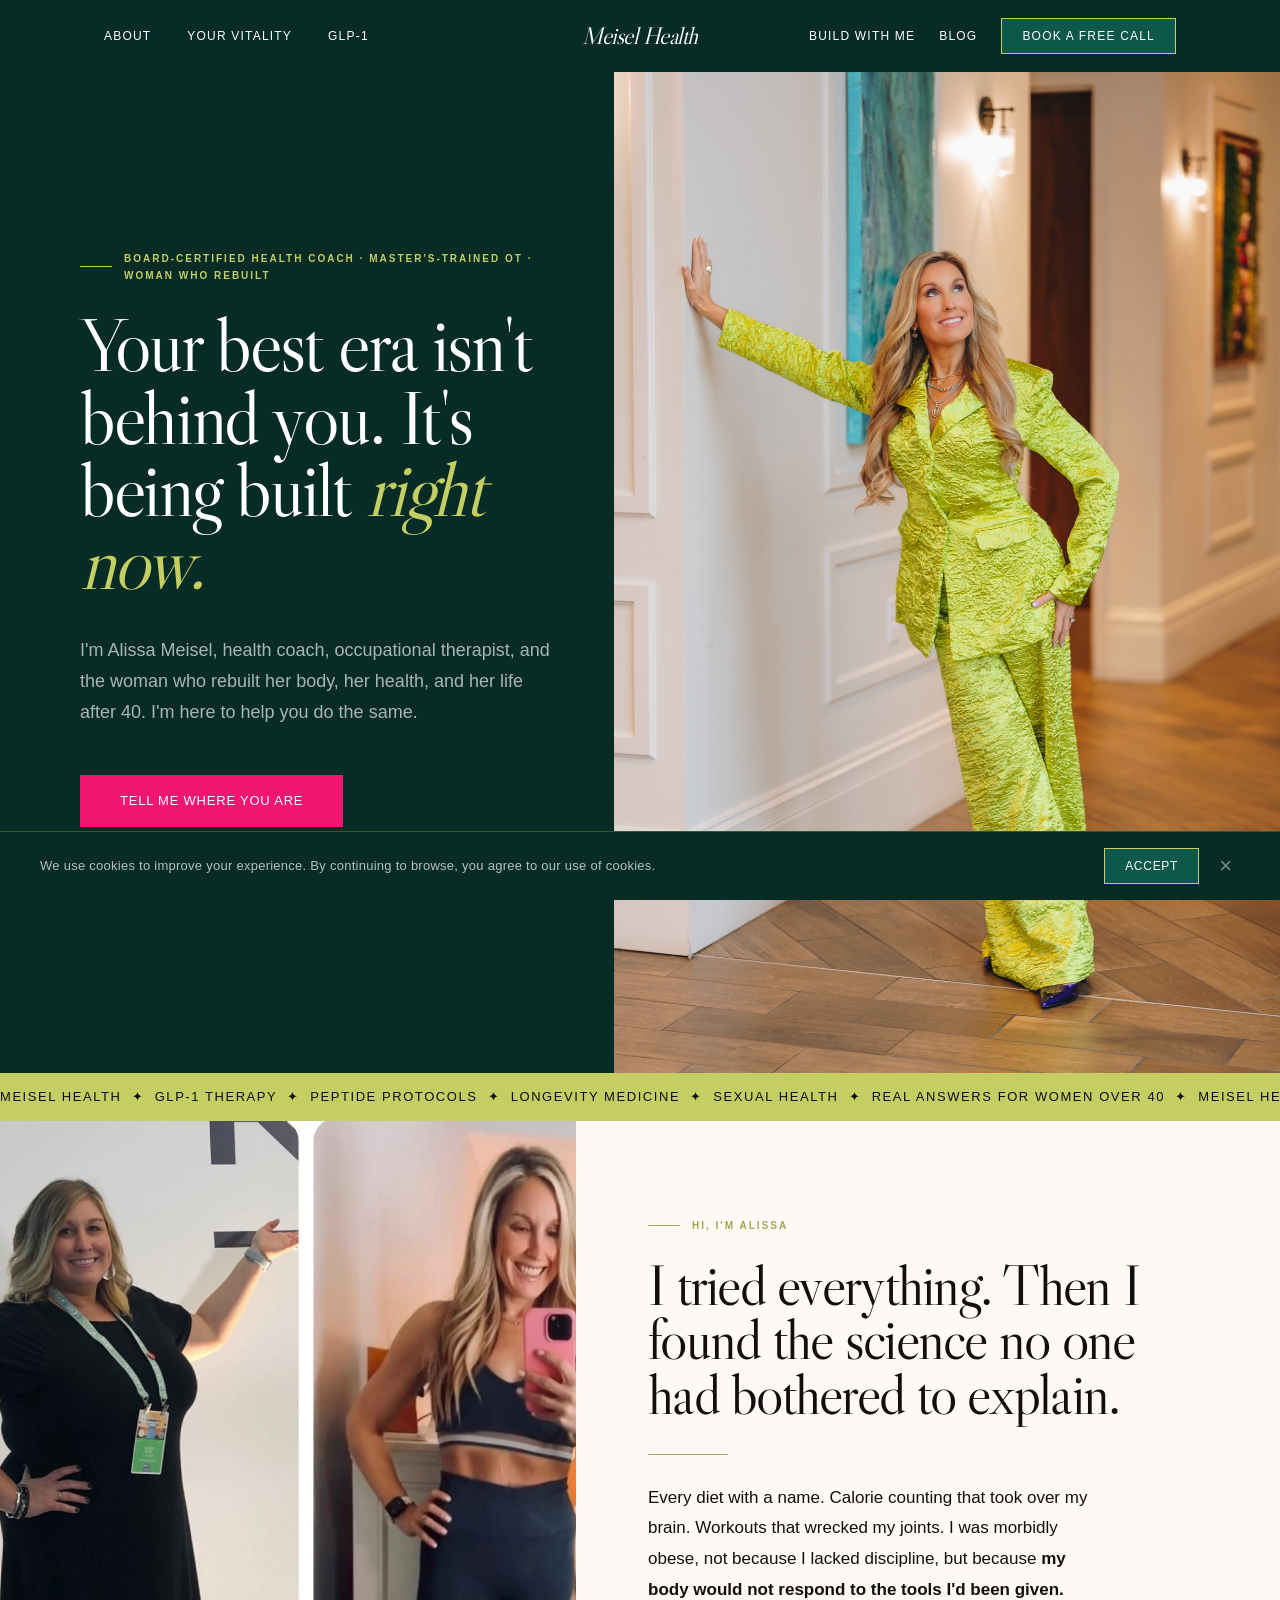
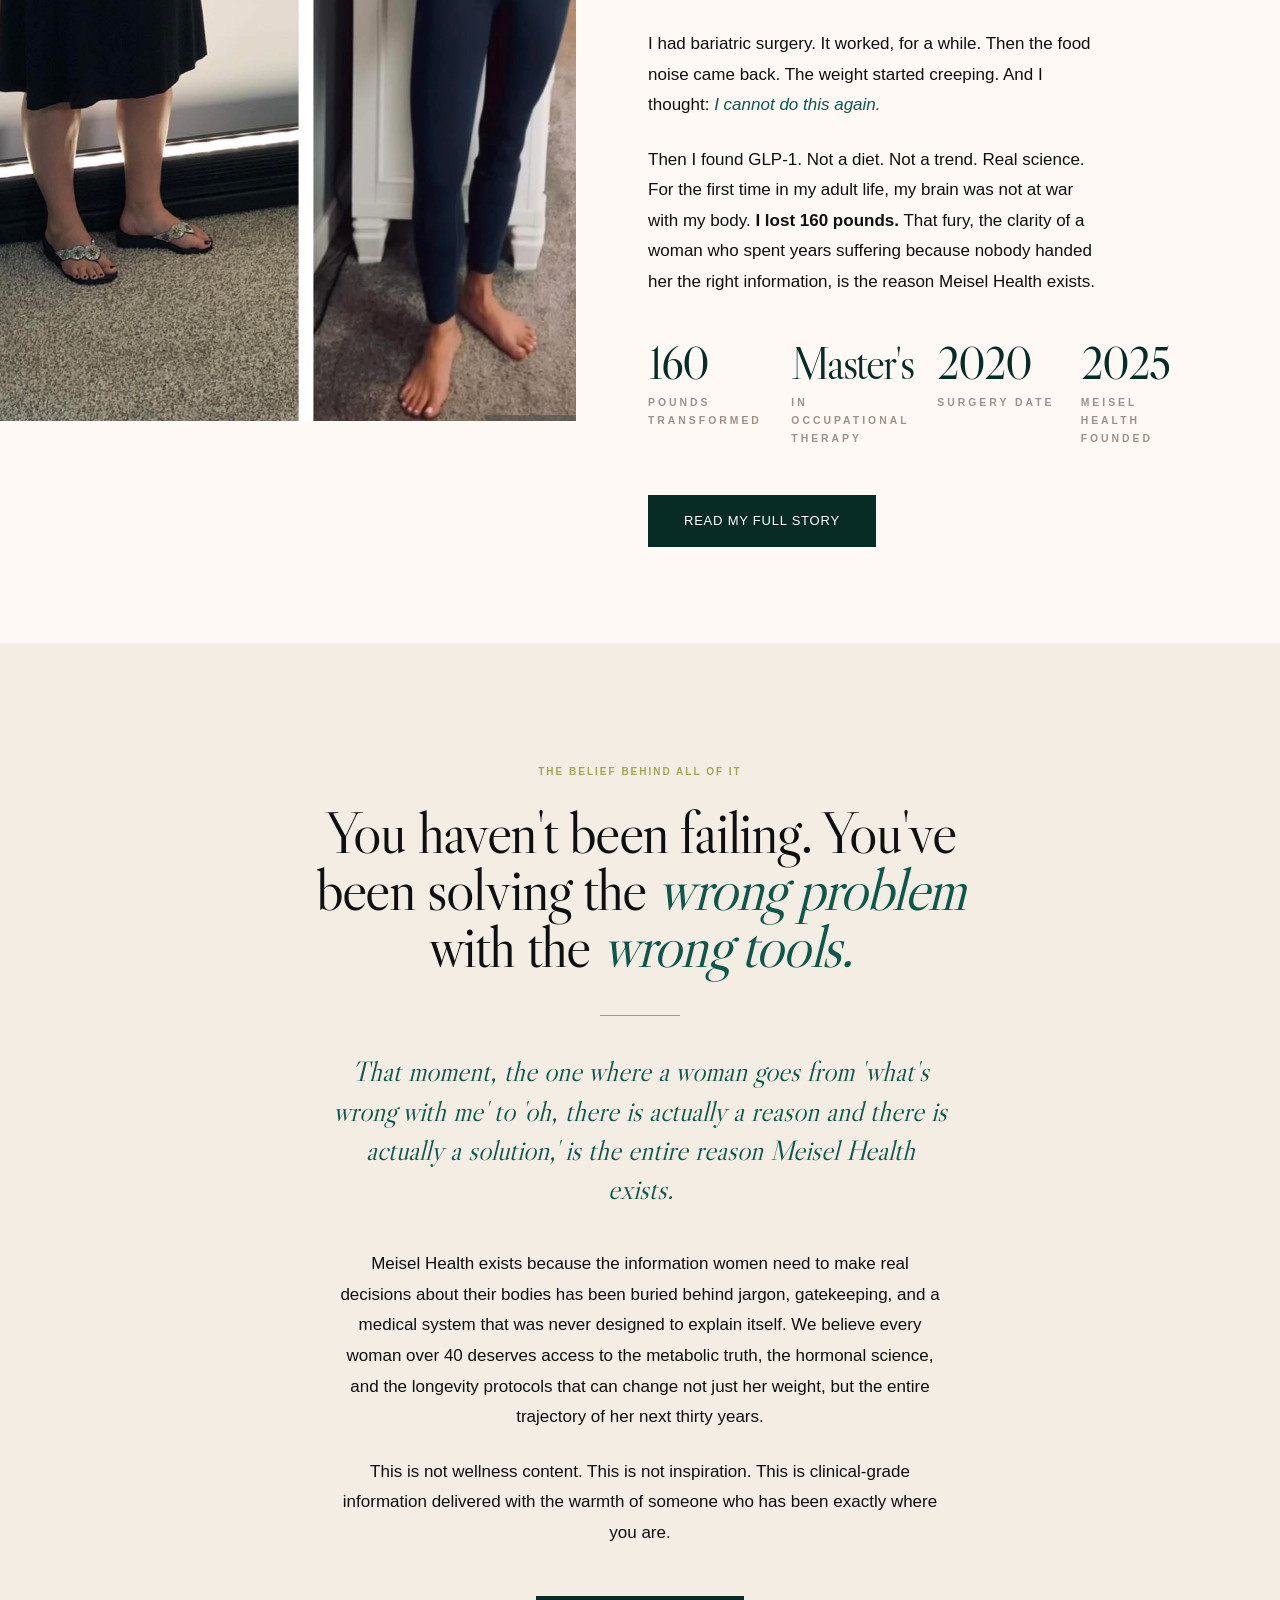
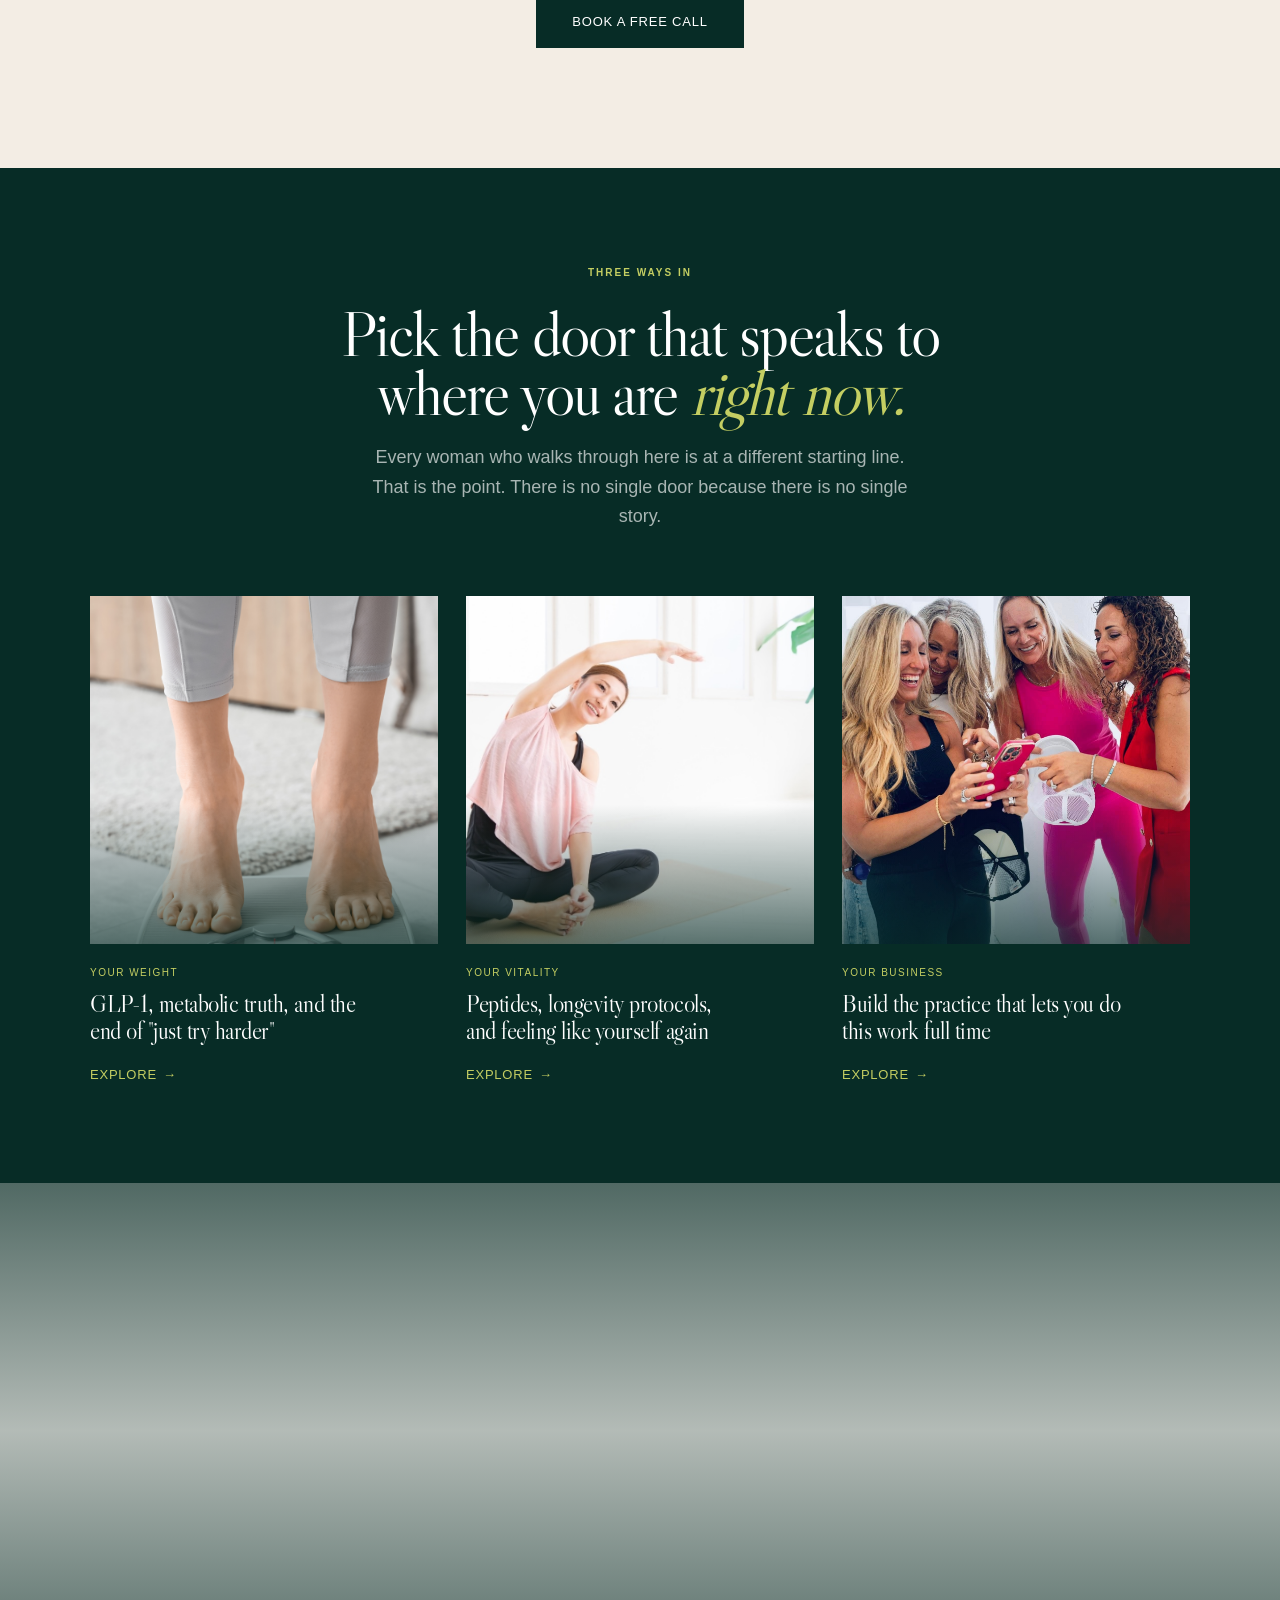
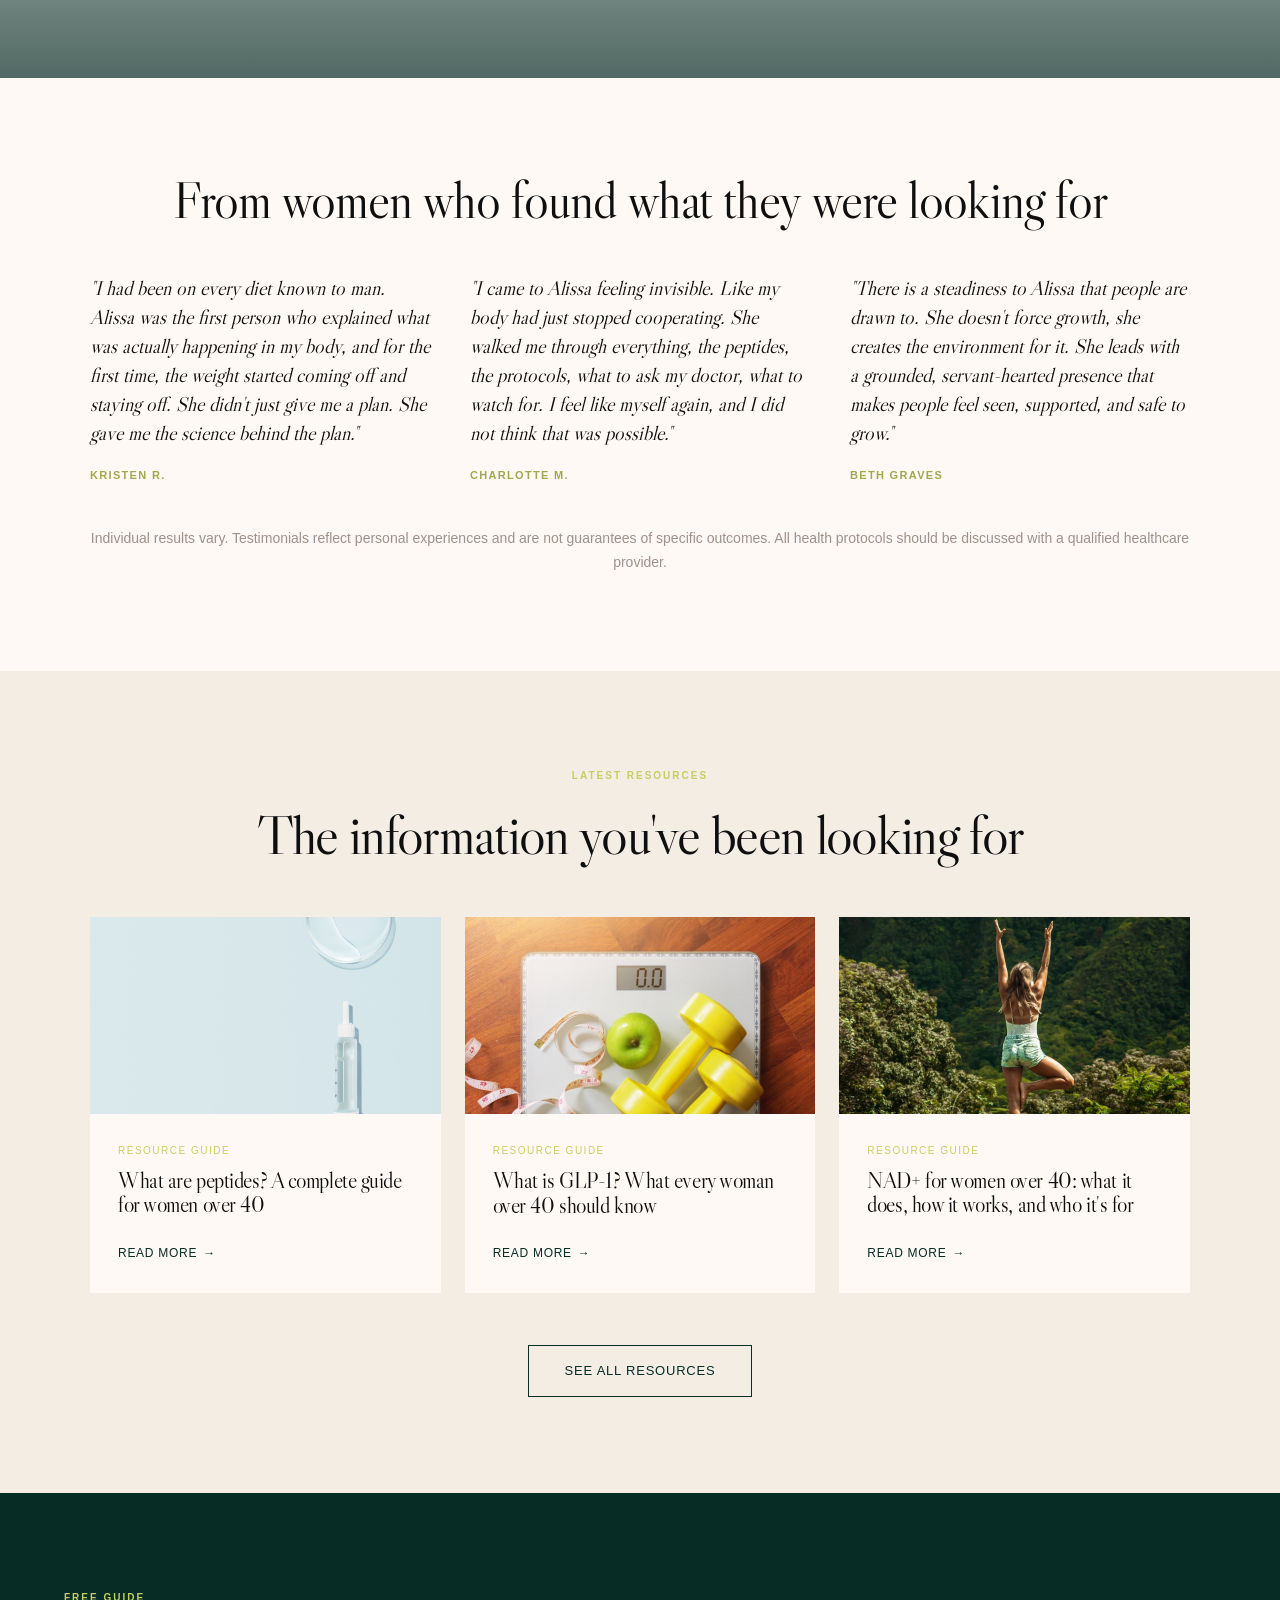
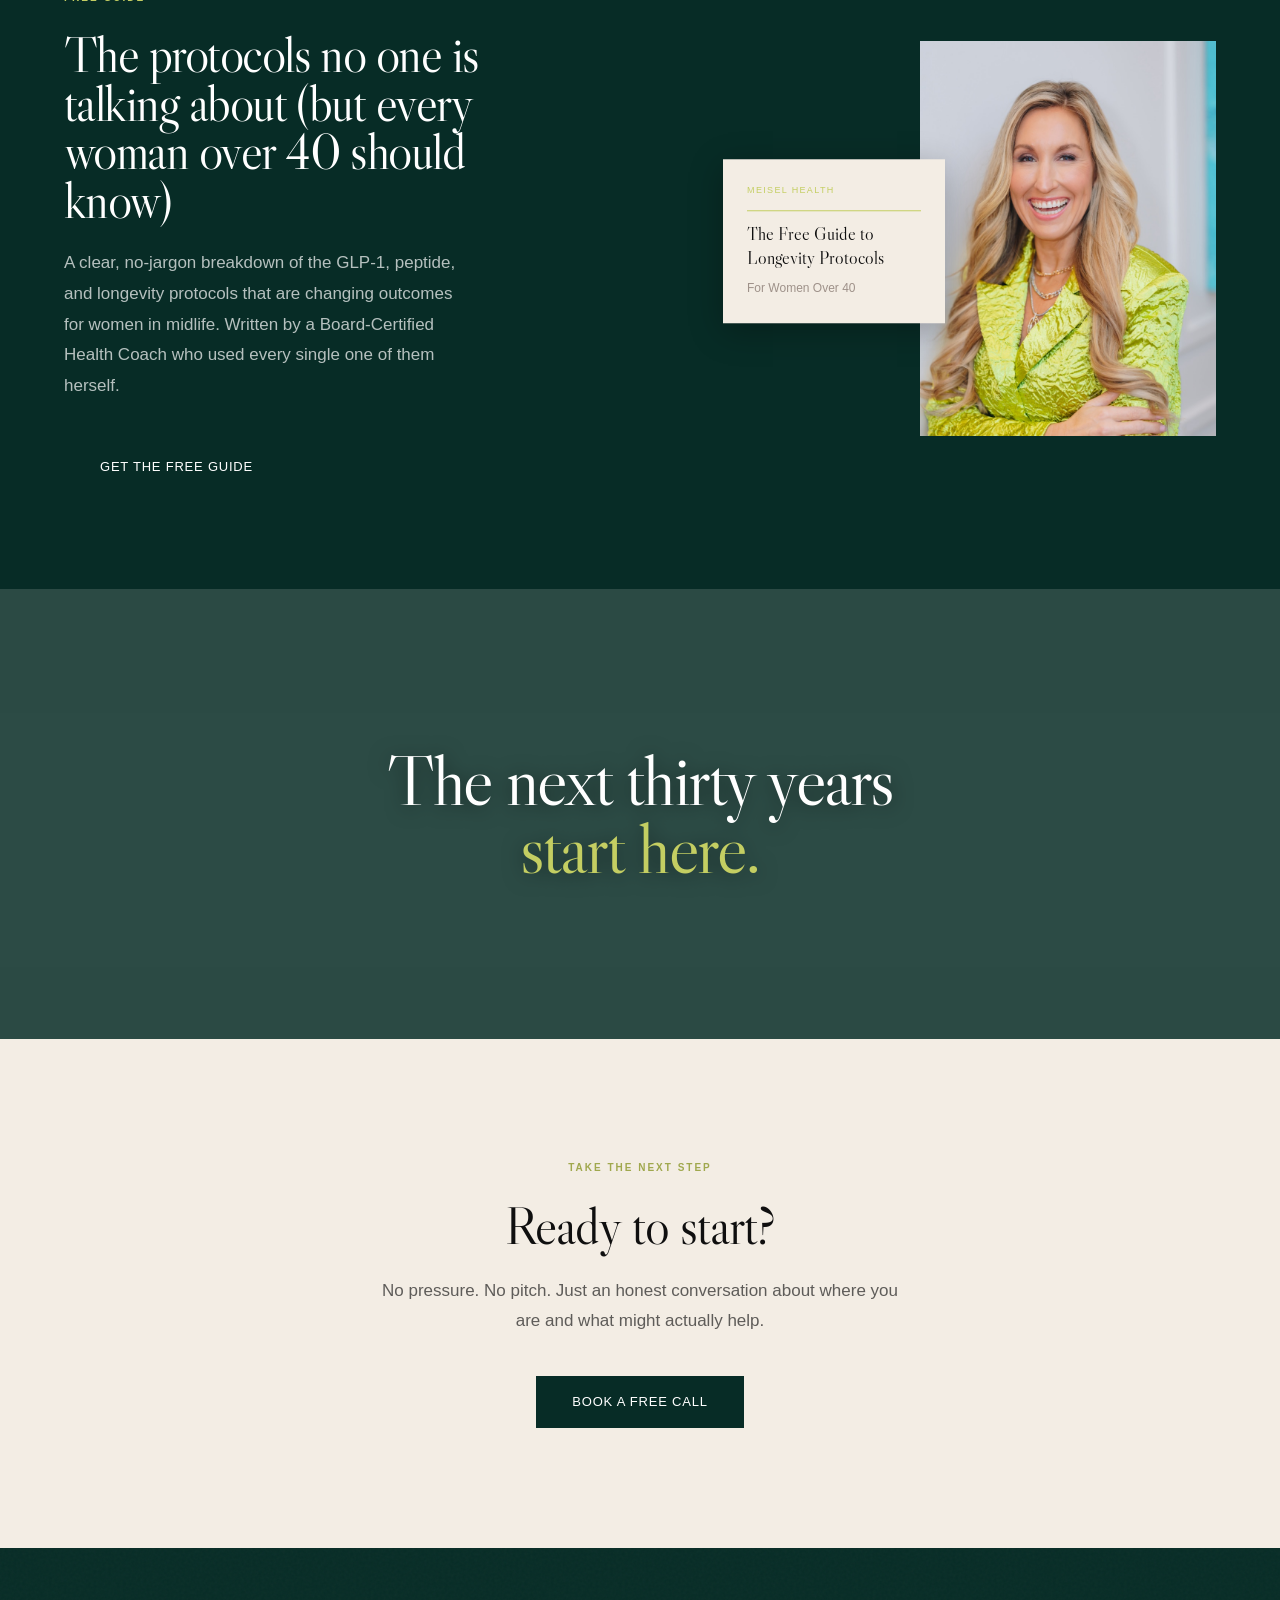
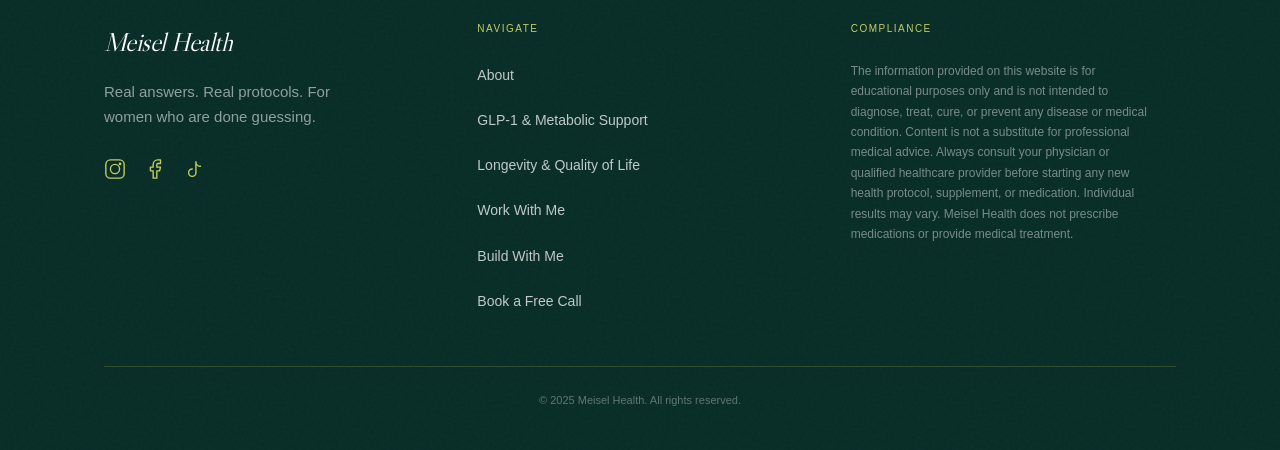
==== index.html @ bbd71c1a "Meisel Health — full site build for client review Complete static site for Alissa Meisel's health co" ====
<!DOCTYPE html>
<html lang="en">
<head>
  <meta charset="UTF-8">
  <meta name="viewport" content="width=device-width, initial-scale=1.0">
  <meta name="theme-color" content="#072c26">
  <meta http-equiv="X-UA-Compatible" content="IE=edge">

  <!-- Primary Meta -->
  <title>Meisel Health — Real Answers for Women Over 40 | GLP-1, Peptides &amp; Longevity Coaching</title>
  <meta name="description" content="Meisel Health is a premium health coaching practice for women over 40. Founded by Alissa Meisel, Board-Certified Health Coach and Master's-trained OT, offering GLP-1 therapy guidance, peptide protocols, and longevity medicine.">
  <meta name="author" content="Alissa Meisel">
  <meta name="robots" content="index, follow, max-image-preview:large, max-snippet:-1, max-video-preview:-1">
  <link rel="canonical" href="https://meiselhealth.com/">

  <!-- Open Graph -->
  <meta property="og:type" content="website">
  <meta property="og:site_name" content="Meisel Health">
  <meta property="og:title" content="Meisel Health — Real Answers for Women Over 40">
  <meta property="og:description" content="Premium health coaching for women over 40. GLP-1 therapy, peptide protocols, and longevity medicine from a Board-Certified Health Coach who rebuilt her own health first.">
  <meta property="og:url" content="https://meiselhealth.com/">
  <meta property="og:image" content="https://meiselhealth.com/images/alissa/homepage.jpg">
  <meta property="og:locale" content="en_US">

  <!-- Twitter Card -->
  <meta name="twitter:card" content="summary_large_image">
  <meta name="twitter:title" content="Meisel Health — Real Answers for Women Over 40">
  <meta name="twitter:description" content="Premium health coaching for women over 40. GLP-1 therapy, peptide protocols, and longevity medicine.">
  <meta name="twitter:image" content="https://meiselhealth.com/images/alissa/homepage.jpg">

  <!-- Fonts -->
  <link rel="preconnect" href="https://fonts.googleapis.com">
  <link rel="preconnect" href="https://fonts.gstatic.com" crossorigin>
  <link href="https://fonts.googleapis.com/css2?family=Libre+Caslon+Display&display=swap" rel="stylesheet">
  <link href="https://api.fontshare.com/v2/css?f[]=general-sans@300,400,500,600,700&display=swap" rel="stylesheet">

  <!-- Styles -->
  <link rel="stylesheet" href="css/tokens.css">
  <link rel="stylesheet" href="css/styles.css">

  <!-- Favicon -->
  <link rel="icon" type="image/jpeg" href="images/brand/logo-400.jpg">

  <!-- Schema: Organization -->
  <script type="application/ld+json">
  {
    "@context": "https://schema.org",
    "@type": "HealthBusiness",
    "name": "Meisel Health",
    "url": "https://meiselhealth.com",
    "logo": "https://meiselhealth.com/images/brand/logo-400.jpg",
    "image": "https://meiselhealth.com/images/alissa/homepage.jpg",
    "description": "Premium health coaching practice for women over 40, specializing in GLP-1 therapy guidance, peptide protocols, and longevity medicine.",
    "founder": {
      "@type": "Person",
      "name": "Alissa Meisel",
      "jobTitle": "Board-Certified Health Coach",
      "description": "Board-Certified Health Coach and Master's-trained Occupational Therapist who lost 160 pounds and rebuilt her health before founding Meisel Health.",
      "image": "https://meiselhealth.com/images/alissa/homepage.jpg"
    },
    "knowsAbout": ["GLP-1 therapy for women","Peptide protocols for women over 40","Longevity medicine","Metabolic health coaching","NAD+ therapy","Sermorelin for women","Health coaching business development"],
    "sameAs": []
  }
  </script>

  <!-- Schema: Person -->
  <script type="application/ld+json">
  {
    "@context": "https://schema.org",
    "@type": "Person",
    "name": "Alissa Meisel",
    "jobTitle": "Board-Certified Health Coach",
    "worksFor": {"@type":"HealthBusiness","name":"Meisel Health","url":"https://meiselhealth.com"},
    "knowsAbout": ["GLP-1 receptor agonist therapy","Peptide therapy for women","Longevity and anti-aging protocols","Metabolic health optimization","Occupational therapy","Health coaching business development"],
    "description": "Alissa Meisel is a Board-Certified Health Coach and Master's-trained Occupational Therapist who transformed her own health by losing 160 pounds. She founded Meisel Health to help women over 40 access real information about GLP-1 therapy, peptide protocols, and longevity medicine.",
    "image": "https://meiselhealth.com/images/alissa/homepage.jpg",
    "sameAs": []
  }
  </script>

  <!-- Schema: WebSite -->
  <script type="application/ld+json">
  {
    "@context": "https://schema.org",
    "@type": "WebSite",
    "name": "Meisel Health",
    "url": "https://meiselhealth.com",
    "description": "Real answers about GLP-1 therapy, peptide protocols, and longevity medicine for women over 40.",
    "publisher": {"@type":"HealthBusiness","name":"Meisel Health"}
  }
  </script>

  <!-- Schema: FAQ -->
  <script type="application/ld+json">
  {
    "@context": "https://schema.org",
    "@type": "FAQPage",
    "mainEntity": [
      {
        "@type": "Question",
        "name": "What is Meisel Health?",
        "acceptedAnswer": {"@type":"Answer","text":"Meisel Health is a premium health coaching practice for women over 40, founded by Alissa Meisel. We specialize in GLP-1 therapy guidance, peptide protocols, longevity medicine, and metabolic health optimization. Alissa is a Board-Certified Health Coach and Master's-trained Occupational Therapist who lost 160 pounds and rebuilt her own health before founding the practice."}
      },
      {
        "@type": "Question",
        "name": "Who is Alissa Meisel?",
        "acceptedAnswer": {"@type":"Answer","text":"Alissa Meisel is a Board-Certified Health Coach and Master's-trained Occupational Therapist. After losing 160 pounds through her own health transformation journey, she founded Meisel Health to provide women over 40 with evidence-based guidance on GLP-1 therapy, peptide protocols, and longevity medicine."}
      },
      {
        "@type": "Question",
        "name": "What services does Meisel Health offer?",
        "acceptedAnswer": {"@type":"Answer","text":"Meisel Health offers three core pathways: (1) GLP-1 and Metabolic Support for women navigating GLP-1 receptor agonist therapy and metabolic health, (2) Longevity and Quality of Life coaching covering peptide protocols, NAD+, sermorelin, and PT-141, and (3) Build With Me, a coaching track for health professionals who want to build their own practice."}
      }
    ]
  }
  </script>

  <!-- Schema: Speakable -->
  <script type="application/ld+json">
  {
    "@context": "https://schema.org",
    "@type": "WebPage",
    "name": "Meisel Health — Home",
    "speakable": {"@type":"SpeakableSpecification","cssSelector":[".speakable-answer",".key-definition","h1",".hero__subhead"]},
    "url": "https://meiselhealth.com/"
  }
  </script>

  <!-- Schema: BreadcrumbList -->
  <script type="application/ld+json">
{"@context":"https://schema.org","@type":"BreadcrumbList","itemListElement":[{"@type":"ListItem","position":1,"name":"Home","item":"https://meiselhealth.com/"}]}
</script>
</head>

<body>

  <!-- ============================================================
       NAV
       ============================================================ -->
  <nav class="nav" id="nav" role="navigation" aria-label="Main navigation">
    <div class="nav__inner">
      <div class="nav__left">
        <a href="about.html" class="nav__link">About</a>
        <a href="longevity-quality-of-life.html" class="nav__link">Your Vitality</a>
        <a href="glp-1-metabolic-support.html" class="nav__link">GLP-1</a>
      </div>

      <a href="/" class="nav__logo">Meisel Health</a>

      <div class="nav__right">
        <a href="build-with-me.html" class="nav__link">Build With Me</a>
        <a href="resources/" class="nav__link">Blog</a>
        <a href="contact.html" class="nav__cta">Book a Free Call</a>
      </div>

      <button class="nav__hamburger" id="nav-hamburger" aria-label="Open menu" aria-expanded="false">
        <span></span>
        <span></span>
        <span></span>
      </button>
    </div>

    <!-- Mobile overlay -->
    <div class="nav__overlay" id="nav-overlay" aria-hidden="true">
      <a href="about.html" class="nav__overlay-link">About</a>
      <a href="longevity-quality-of-life.html" class="nav__overlay-link">Your Vitality</a>
      <a href="glp-1-metabolic-support.html" class="nav__overlay-link">GLP-1</a>
      <a href="build-with-me.html" class="nav__overlay-link">Build With Me</a>
      <a href="resources/" class="nav__overlay-link">Blog</a>
      <a href="contact.html" class="nav__overlay-link">Book a Free Call</a>
    </div>
  </nav>


  <!-- ============================================================
       HERO — SPLIT LAYOUT
       ============================================================ -->
  <section class="home-hero" id="hero" aria-labelledby="hero-heading">
    <div class="home-hero__content">
      <p class="label label--with-rule hero-reveal hero-reveal--label">
        Board-Certified Health Coach &middot; Master's-Trained OT &middot; Woman Who Rebuilt
      </p>

      <h1 id="hero-heading" class="home-hero__headline hero-reveal hero-reveal--h1-line1">
        Your best era isn't behind you. It's being built <em>right now.</em>
      </h1>

      <p class="home-hero__subhead hero-reveal hero-reveal--subhead speakable-answer">
        I'm Alissa Meisel, health coach, occupational therapist, and the woman who rebuilt her body, her health, and her life after 40. I'm here to help you do the same.
      </p>

      <div class="home-hero__buttons hero-reveal hero-reveal--buttons">
        <a href="contact.html" class="btn-magenta">Tell Me Where You Are</a>
        <a href="#about" class="btn-ghost">Scroll to Explore</a>
      </div>
    </div>

    <div class="home-hero__image">
      <img src="images/alissa/hero.jpg" alt="Alissa Meisel, Board-Certified Health Coach and founder of Meisel Health, standing confidently in an elegant hallway" width="960" height="1200">
    </div>
  </section>


  <!-- ============================================================
       TICKER BAR
       ============================================================ -->
  <div class="ticker" aria-hidden="true">
    <div class="ticker__track">
      <span class="ticker__content">
        Meisel Health&nbsp;&nbsp;&#10022;&nbsp;&nbsp;GLP-1 Therapy&nbsp;&nbsp;&#10022;&nbsp;&nbsp;Peptide Protocols&nbsp;&nbsp;&#10022;&nbsp;&nbsp;Longevity Medicine&nbsp;&nbsp;&#10022;&nbsp;&nbsp;Sexual Health&nbsp;&nbsp;&#10022;&nbsp;&nbsp;Real Answers for Women Over 40&nbsp;&nbsp;&#10022;&nbsp;&nbsp;
      </span>
      <span class="ticker__content" aria-hidden="true">
        Meisel Health&nbsp;&nbsp;&#10022;&nbsp;&nbsp;GLP-1 Therapy&nbsp;&nbsp;&#10022;&nbsp;&nbsp;Peptide Protocols&nbsp;&nbsp;&#10022;&nbsp;&nbsp;Longevity Medicine&nbsp;&nbsp;&#10022;&nbsp;&nbsp;Sexual Health&nbsp;&nbsp;&#10022;&nbsp;&nbsp;Real Answers for Women Over 40&nbsp;&nbsp;&#10022;&nbsp;&nbsp;
      </span>
    </div>
  </div>


  <!-- ============================================================
       ABOUT — MEET ALISSA
       ============================================================ -->
  <section class="about" id="about" aria-labelledby="about-heading">
    <div class="about__photo">
      <div class="about__photo-inner">
        <img src="images/alissa/weightloss.jpeg" alt="Alissa Meisel's weight loss transformation, representing her personal journey that inspired Meisel Health" width="933" height="1400" loading="lazy">
      </div>
    </div>

    <div class="about__content reveal-stagger">
      <p class="label label--with-rule reveal">Hi, I'm Alissa</p>

      <h2 id="about-heading" class="about__headline reveal">
        I tried everything. Then I found the science no one had bothered to explain.
      </h2>

      <hr class="gold-rule gold-rule--short reveal">

      <div class="about__body key-definition reveal">
        <p>Every diet with a name. Calorie counting that took over my brain. Workouts that wrecked my joints. I was morbidly obese, not because I lacked discipline, but because <strong>my body would not respond to the tools I'd been given.</strong></p>
        <p>I had bariatric surgery. It worked, for a while. Then the food noise came back. The weight started creeping. And I thought: <em>I cannot do this again.</em></p>
        <p>Then I found GLP-1. Not a diet. Not a trend. Real science. For the first time in my adult life, my brain was not at war with my body. <strong>I lost 160 pounds.</strong> That fury, the clarity of a woman who spent years suffering because nobody handed her the right information, is the reason Meisel Health exists.</p>
      </div>

      <div class="about__stats reveal">
        <div class="about__stat">
          <span class="about__stat-number">160</span>
          <span class="about__stat-label">Pounds Transformed</span>
        </div>
        <div class="about__stat">
          <span class="about__stat-number">Master's</span>
          <span class="about__stat-label">In Occupational Therapy</span>
        </div>
        <div class="about__stat">
          <span class="about__stat-number">2020</span>
          <span class="about__stat-label">Surgery Date</span>
        </div>
        <div class="about__stat">
          <span class="about__stat-number">2025</span>
          <span class="about__stat-label">Meisel Health Founded</span>
        </div>
      </div>

      <a href="about.html" class="btn-primary reveal">Read My Full Story</a>
    </div>
  </section>


  <!-- ============================================================
       MISSION / DECLARATION — cream-deep for contrast
       ============================================================ -->
  <section class="mission-light" id="mission" aria-labelledby="mission-heading">
    <div class="mission__inner">
      <p class="label reveal" style="justify-content: center;">The Belief Behind All of It</p>

      <h2 id="mission-heading" class="mission-light__headline reveal">
        You haven't been failing. You've been solving the <em>wrong problem</em> with the <em>wrong tools.</em>
      </h2>

      <hr class="gold-rule gold-rule--short reveal" style="margin: 0 auto 36px;">

      <blockquote class="mission-light__quote reveal">
        <p>That moment, the one where a woman goes from 'what's wrong with me' to 'oh, there is actually a reason and there is actually a solution,' is the entire reason Meisel Health exists.</p>
      </blockquote>

      <div class="mission-light__body reveal">
        <p class="speakable-answer">Meisel Health exists because the information women need to make real decisions about their bodies has been buried behind jargon, gatekeeping, and a medical system that was never designed to explain itself. We believe every woman over 40 deserves access to the metabolic truth, the hormonal science, and the longevity protocols that can change not just her weight, but the entire trajectory of her next thirty years.</p>
        <p>This is not wellness content. This is not inspiration. This is clinical-grade information delivered with the warmth of someone who has been exactly where you are.</p>
      </div>

      <a href="contact.html" class="btn-primary reveal">Book a Free Call</a>
    </div>
  </section>


  <!-- ============================================================
       THREE DOORS
       ============================================================ -->
  <section class="doors" id="doors" aria-labelledby="doors-heading">
    <div class="doors__header reveal">
      <p class="label">Three Ways In</p>
      <h2 id="doors-heading" class="doors__headline">
        Pick the door that speaks to where you are <em>right now.</em>
      </h2>
      <p class="doors__subhead">
        Every woman who walks through here is at a different starting line. That is the point. There is no single door because there is no single story.
      </p>
    </div>

    <div class="doors__grid">
      <!-- Door 1: Your Weight -->
      <a href="glp-1-metabolic-support.html" class="doors__card reveal">
        <div class="doors__card-photo">
          <img src="images/resources/43.jpg" alt="GLP-1 and metabolic support for sustainable weight management at Meisel Health" width="1366" height="768" loading="lazy">
        </div>
        <p class="doors__card-label">Your Weight</p>
        <h3 class="doors__card-title">GLP-1, metabolic truth, and the end of "just try harder"</h3>
        <span class="doors__card-link">Explore <span class="arrow">&rarr;</span></span>
      </a>

      <!-- Door 2: Your Vitality -->
      <a href="longevity-quality-of-life.html" class="doors__card reveal">
        <div class="doors__card-photo">
          <img src="images/resources/yoga-stretch.jpg" alt="Woman doing a seated yoga stretch in a bright studio, representing Meisel Health's longevity and quality of life program with peptide protocols" width="1366" height="768" loading="lazy">
        </div>
        <p class="doors__card-label">Your Vitality</p>
        <h3 class="doors__card-title">Peptides, longevity protocols, and feeling like yourself again</h3>
        <span class="doors__card-link">Explore <span class="arrow">&rarr;</span></span>
      </a>

      <!-- Door 3: Your Business -->
      <a href="build-with-me.html" class="doors__card reveal">
        <div class="doors__card-photo">
          <img src="images/alissa/team2.jpeg" alt="Meisel Health team collaborating, representing the Build With Me health coaching business program" width="1200" height="800" loading="lazy">
        </div>
        <p class="doors__card-label">Your Business</p>
        <h3 class="doors__card-title">Build the practice that lets you do this work full time</h3>
        <span class="doors__card-link">Explore <span class="arrow">&rarr;</span></span>
      </a>
    </div>
  </section>


  <!-- ============================================================
       PARALLAX DIVIDER 2 — Between Doors and Partner Bar
       ============================================================ -->
  <div class="parallax-divider parallax-divider--tall" style="background-image: url('images/alissa/team1.jpeg');" aria-hidden="true">
    <div class="parallax-divider__overlay parallax-divider__overlay--gradient"></div>
  </div>


  <!-- ============================================================
       TESTIMONIALS — clean layout, no photo sidebar
       ============================================================ -->
  <section class="testimonials-clean" id="testimonials" aria-labelledby="testimonials-label">
    <div class="testimonials-clean__inner">
      <h2 class="reveal" id="testimonials-label" style="text-align: center; margin-bottom: 48px;">From women who found what they were looking for</h2>

      <div class="testimonials-clean__grid reveal">
        <!-- Testimonial 1 -->
        <blockquote class="testimonial">
          <p class="testimonial__quote">"I had been on every diet known to man. Alissa was the first person who explained what was actually happening in my body, and for the first time, the weight started coming off and staying off. She didn't just give me a plan. She gave me the science behind the plan."</p>
          <cite class="testimonial__attribution">Kristen R.</cite>
        </blockquote>

        <!-- Testimonial 2 -->
        <blockquote class="testimonial">
          <p class="testimonial__quote">"I came to Alissa feeling invisible. Like my body had just stopped cooperating. She walked me through everything, the peptides, the protocols, what to ask my doctor, what to watch for. I feel like myself again, and I did not think that was possible."</p>
          <cite class="testimonial__attribution">Charlotte M.</cite>
        </blockquote>

        <!-- Testimonial 3 -->
        <blockquote class="testimonial">
          <p class="testimonial__quote">"There is a steadiness to Alissa that people are drawn to. She doesn't force growth, she creates the environment for it. She leads with a grounded, servant-hearted presence that makes people feel seen, supported, and safe to grow."</p>
          <cite class="testimonial__attribution">Beth Graves</cite>
        </blockquote>
      </div>

      <!-- Compliance -->
      <p class="compliance reveal" style="text-align: center; margin-top: 40px;">Individual results vary. Testimonials reflect personal experiences and are not guarantees of specific outcomes. All health protocols should be discussed with a qualified healthcare provider.</p>
    </div>
  </section>


  <!-- ============================================================
       RESOURCES PREVIEW — cream-deep bg for contrast
       ============================================================ -->
  <section class="resources resources--light" id="resources" aria-labelledby="resources-heading">
    <div class="resources__header reveal">
      <p class="label">Latest Resources</p>
      <h2 id="resources-heading" class="resources__headline">The information you've been looking for</h2>
    </div>

    <div class="resources__grid">
      <a href="resources/what-are-peptides.html" class="resources__card reveal">
        <div class="resources__card-photo">
          <img src="images/resources/syringe-minimal.jpg" alt="Minimal clinical syringe and petri dish representing peptide therapy protocols for women over 40" width="1366" height="768" loading="lazy">
        </div>
        <div class="resources__card-body">
          <p class="resources__card-label">Resource Guide</p>
          <h3 class="resources__card-title">What are peptides? A complete guide for women over 40</h3>
          <span class="resources__card-link">Read More <span class="arrow">&rarr;</span></span>
        </div>
      </a>

      <a href="resources/what-is-glp1.html" class="resources__card reveal">
        <div class="resources__card-photo">
          <img src="images/resources/scale-flatlay.jpg" alt="Scale with dumbbells and apple representing GLP-1 metabolic health information for women over 40" width="1366" height="768" loading="lazy">
        </div>
        <div class="resources__card-body">
          <p class="resources__card-label">Resource Guide</p>
          <h3 class="resources__card-title">What is GLP-1? What every woman over 40 should know</h3>
          <span class="resources__card-link">Read More <span class="arrow">&rarr;</span></span>
        </div>
      </a>

      <a href="resources/nad-plus-for-women.html" class="resources__card reveal">
        <div class="resources__card-photo">
          <img src="images/resources/yoga-mountain.jpg" alt="Woman doing yoga on a mountain overlooking lush green landscape, representing NAD+ longevity and vitality for women over 40" width="1366" height="768" loading="lazy">
        </div>
        <div class="resources__card-body">
          <p class="resources__card-label">Resource Guide</p>
          <h3 class="resources__card-title">NAD+ for women over 40: what it does, how it works, and who it's for</h3>
          <span class="resources__card-link">Read More <span class="arrow">&rarr;</span></span>
        </div>
      </a>
    </div>

    <div class="resources__footer reveal">
      <a href="resources/" class="btn-ghost">See All Resources</a>
    </div>
  </section>


  <!-- ============================================================
       LEAD MAGNET
       ============================================================ -->
  <section class="lead-magnet" id="guide" aria-labelledby="lead-magnet-heading">
    <div class="lead-magnet__inner">
      <div class="lead-magnet__left reveal">
        <p class="label">Free Guide</p>
        <h2 id="lead-magnet-heading" class="lead-magnet__headline">The protocols no one is talking about (but every woman over 40 should know)</h2>
        <p class="lead-magnet__body">A clear, no-jargon breakdown of the GLP-1, peptide, and longevity protocols that are changing outcomes for women in midlife. Written by a Board-Certified Health Coach who used every single one of them herself.</p>
        <a href="contact.html" class="btn-primary">Get the Free Guide</a>
      </div>

      <div class="lead-magnet__right reveal">
        <div class="lead-magnet__photo">
          <img src="images/alissa/lead-magnet.jpg" alt="Alissa Meisel smiling warmly, representing the approachable expert guidance in the free longevity protocols guide" width="720" height="960" loading="lazy">
        </div>
        <div class="lead-magnet__guide">
          <p class="lead-magnet__guide-brand">Meisel Health</p>
          <div class="lead-magnet__guide-rule"></div>
          <p class="lead-magnet__guide-title">The Free Guide to Longevity Protocols</p>
          <p class="lead-magnet__guide-sub">For Women Over 40</p>
        </div>
      </div>
    </div>
  </section>


  <!-- ============================================================
       PARALLAX — The Next Thirty Years
       ============================================================ -->
  <div class="parallax-divider parallax-divider--quote" style="background-image: url('images/alissa/lifestyle-13.jpg');" aria-hidden="true">
    <div class="parallax-divider__overlay" style="background: rgba(7, 44, 38, 0.85);"></div>
    <div class="parallax-divider__text parallax-divider__text--large reveal">
      <p style="color: #fff; text-shadow: 0 2px 20px rgba(0,0,0,0.5);">The next thirty years<br><span style="color: var(--color-gold);">start here.</span></p>
    </div>
  </div>


  <!-- ============================================================
       FINAL CTA
       ============================================================ -->
  <section style="background: var(--color-cream-deep); padding: 120px 64px; text-align: center;">
    <div style="max-width: 640px; margin: 0 auto;" class="reveal">
      <p class="label" style="justify-content: center;">Take the Next Step</p>
      <h2 style="margin-bottom: 24px;">Ready to start?</h2>
      <p style="font-family: var(--font-body); font-size: 17px; color: var(--color-black); opacity: 0.65; line-height: 1.75; max-width: 540px; margin: 0 auto 40px;">No pressure. No pitch. Just an honest conversation about where you are and what might actually help.</p>
      <a href="contact.html" class="btn-primary">Book a Free Call</a>
    </div>
  </section>


  <!-- ============================================================
       FOOTER
       ============================================================ -->
  <footer class="footer grain-overlay" id="book" role="contentinfo">
    <div class="footer__inner">
      <!-- Left: Brand -->
      <div class="footer__brand">
        <p class="footer__brand-name">Meisel Health</p>
        <p class="footer__tagline">Real answers. Real protocols. For women who are done guessing.</p>
        <!-- TODO: Alissa to provide social media URLs for Instagram, Facebook, TikTok -->
        <div class="footer__social" aria-label="Social media links">
          <a href="#" class="footer__social-icon" aria-label="Follow Meisel Health on Instagram">
            <svg viewBox="0 0 24 24" fill="none" stroke="currentColor" stroke-width="1.5" stroke-linecap="round" stroke-linejoin="round"><rect x="2" y="2" width="20" height="20" rx="5"/><circle cx="12" cy="12" r="5"/><circle cx="17.5" cy="6.5" r="1.5" fill="currentColor" stroke="none"/></svg>
          </a>
          <a href="#" class="footer__social-icon" aria-label="Follow Meisel Health on Facebook">
            <svg viewBox="0 0 24 24" fill="none" stroke="currentColor" stroke-width="1.5" stroke-linecap="round" stroke-linejoin="round"><path d="M18 2h-3a5 5 0 0 0-5 5v3H7v4h3v8h4v-8h3l1-4h-4V7a1 1 0 0 1 1-1h3z"/></svg>
          </a>
          <a href="#" class="footer__social-icon" aria-label="Follow Meisel Health on TikTok">
            <svg viewBox="0 0 24 24" fill="none" stroke="currentColor" stroke-width="1.5" stroke-linecap="round" stroke-linejoin="round"><path d="M9 12a4 4 0 1 0 4 4V4a5 5 0 0 0 5 5"/></svg>
          </a>
        </div>
      </div>

      <!-- Middle: Navigation -->
      <div class="footer__nav">
        <p class="footer__nav-heading">Navigate</p>
        <ul class="footer__nav-list">
          <li><a href="about.html" class="footer__nav-link">About</a></li>
          <li><a href="glp-1-metabolic-support.html" class="footer__nav-link">GLP-1 &amp; Metabolic Support</a></li>
          <li><a href="longevity-quality-of-life.html" class="footer__nav-link">Longevity &amp; Quality of Life</a></li>
          <li><a href="work-with-me.html" class="footer__nav-link">Work With Me</a></li>
          <li><a href="build-with-me.html" class="footer__nav-link">Build With Me</a></li>
          <li><a href="contact.html" class="footer__nav-link">Book a Free Call</a></li>
        </ul>
      </div>

      <!-- Right: Compliance -->
      <div class="footer__compliance">
        <p class="footer__compliance-heading">Compliance</p>
        <p class="footer__compliance-text">The information provided on this website is for educational purposes only and is not intended to diagnose, treat, cure, or prevent any disease or medical condition. Content is not a substitute for professional medical advice. Always consult your physician or qualified healthcare provider before starting any new health protocol, supplement, or medication. Individual results may vary. Meisel Health does not prescribe medications or provide medical treatment.</p>
      </div>
    </div>

    <div class="footer__bottom">
      <div class="footer__bottom-rule"></div>
      <p class="footer__copyright">&copy; 2025 Meisel Health. All rights reserved.</p>
    </div>
  </footer>


  <!-- Scripts -->
  <script src="js/main.js" defer></script>
</body>
</html>
---- css/tokens.css ----
/* ============================================================
   MEISEL HEALTH — DESIGN TOKENS v2
   /css/tokens.css
   Editorial Direction — Deep Forest + Gold
   ============================================================ */

:root {

  /* ----------------------------------------------------------
     COLORS — Primary Palette
  ---------------------------------------------------------- */
  --color-forest:           #072c26;
  --color-forest-mid:       #0e574b;
  --color-forest-light:     #1a7a6a;

  --color-olive:            #c4ce62;
  --color-olive-light:      #d4de82;
  --color-olive-dark:       #a0a84e;

  --color-cream:            #fef9f5;
  --color-cream-deep:       #f3ede4;
  --color-cream-darker:     #e8dfd2;

  --color-white:            #ffffff;
  --color-black:            #0f0f0f;

  /* ----------------------------------------------------------
     COLORS — Accent Palette (use sparingly)
  ---------------------------------------------------------- */
  --color-gold:             #c4ce62;
  --color-gold-light:       #a9d11b;
  --color-gold-dark:        #a0a84e;
  --color-gold-subtle:      rgba(196, 206, 98, 0.12);
  --color-gold-divider:     rgba(196, 206, 98, 0.25);

  --color-magenta:          #f21572;
  --color-magenta-dark:     #c4105e;

  /* ----------------------------------------------------------
     COLORS — Neutrals
  ---------------------------------------------------------- */
  --color-charcoal:         #46363f;
  --color-stone:            #9e9189;
  --color-stone-light:      #c4b8b0;

  /* ----------------------------------------------------------
     COLORS — Semantic Roles
  ---------------------------------------------------------- */
  --bg-page:                var(--color-cream);
  --bg-section-dark:        var(--color-forest);
  --bg-section-light:       var(--color-cream);
  --bg-section-alt:         var(--color-cream-deep);
  --bg-section-deep:        var(--color-charcoal);
  --bg-accent-bar:          var(--color-olive);

  --text-primary:           var(--color-black);
  --text-on-dark:           var(--color-white);
  --text-on-dark-muted:     rgba(255, 255, 255, 0.65);
  --text-label:             var(--color-gold);
  --text-emphasis:          var(--color-gold);
  --text-secondary:         var(--color-stone);
  --text-link:              var(--color-gold);

  /* ----------------------------------------------------------
     TYPOGRAPHY — Font Families
  ---------------------------------------------------------- */
  --font-display:   'Libre Caslon Display', Georgia, 'Times New Roman', serif;
  --font-body:      'General Sans', 'Helvetica Neue', Arial, sans-serif;
  --font-label:     'General Sans', 'Helvetica Neue', Arial, sans-serif;

  /* ----------------------------------------------------------
     TYPOGRAPHY — Size Scale
  ---------------------------------------------------------- */
  --text-2xs:   0.625rem;
  --text-xs:    0.6875rem;
  --text-sm:    0.875rem;
  --text-base:  1rem;
  --text-lg:    1.0625rem;
  --text-xl:    1.125rem;
  --text-2xl:   1.25rem;
  --text-3xl:   1.375rem;
  --text-4xl:   1.5rem;
  --text-5xl:   2rem;
  --text-6xl:   2.75rem;
  --text-7xl:   3.375rem;
  --text-8xl:   4rem;
  --text-9xl:   6rem;

  /* ----------------------------------------------------------
     TYPOGRAPHY — Line Heights
  ---------------------------------------------------------- */
  --leading-none:       1.0;
  --leading-tight:      1.05;
  --leading-snug:       1.2;
  --leading-normal:     1.5;
  --leading-relaxed:    1.7;
  --leading-loose:      1.8;

  /* ----------------------------------------------------------
     TYPOGRAPHY — Letter Spacing
  ---------------------------------------------------------- */
  --tracking-tight:     -0.02em;
  --tracking-normal:    0em;
  --tracking-wide:      0.06em;
  --tracking-wider:     0.10em;
  --tracking-widest:    0.15em;
  --tracking-max:       0.20em;

  /* ----------------------------------------------------------
     TYPOGRAPHY — Font Weights
  ---------------------------------------------------------- */
  --weight-light:       300;
  --weight-regular:     400;
  --weight-medium:      500;
  --weight-semibold:    600;
  --weight-bold:        700;
  --weight-black:       900;

  /* ----------------------------------------------------------
     SPACING
  ---------------------------------------------------------- */
  --space-1:    0.25rem;
  --space-2:    0.5rem;
  --space-3:    0.75rem;
  --space-4:    1rem;
  --space-5:    1.25rem;
  --space-6:    1.5rem;
  --space-8:    2rem;
  --space-10:   2.5rem;
  --space-12:   3rem;
  --space-14:   3.5rem;
  --space-16:   4rem;
  --space-20:   5rem;
  --space-24:   6rem;
  --space-28:   7rem;
  --space-32:   8rem;

  /* ----------------------------------------------------------
     LAYOUT
  ---------------------------------------------------------- */
  --container-max:        75rem;
  --container-prose:      45rem;
  --container-narrow:     35rem;
  --section-pad-y:        6rem;
  --section-pad-x:        4rem;

  /* ----------------------------------------------------------
     BORDERS & RADIUS
  ---------------------------------------------------------- */
  --radius-none:    0px;
  --radius-sm:      4px;
  --radius-md:      8px;
  --radius-full:    9999px;

  --border-thin:    1px;
  --border-base:    1.5px;
  --border-card:    4px;
  --border-quote:   3px;

  /* ----------------------------------------------------------
     SHADOWS
  ---------------------------------------------------------- */
  --shadow-sm:      0 1px 4px rgba(19, 42, 30, 0.08);
  --shadow-md:      0 4px 16px rgba(19, 42, 30, 0.12);
  --shadow-lg:      0 12px 40px rgba(19, 42, 30, 0.16);
  --shadow-guide:   0 8px 32px rgba(0, 0, 0, 0.28);
  --shadow-nav:     0 2px 20px rgba(0, 0, 0, 0.35);

  /* ----------------------------------------------------------
     TRANSITIONS
  ---------------------------------------------------------- */
  --transition-fast:    150ms ease;
  --transition-base:    200ms ease;
  --transition-slow:    350ms ease;
  --transition-reveal:  600ms cubic-bezier(0.16, 1, 0.3, 1);

  /* ----------------------------------------------------------
     Z-INDEX SCALE
  ---------------------------------------------------------- */
  --z-base:       0;
  --z-raised:     10;
  --z-overlay:    100;
  --z-modal:      200;
  --z-nav:        300;
}
---- css/styles.css ----
/* ============================================================
   MEISEL HEALTH — Master Stylesheet
   Editorial Direction: Deep Forest + Gold
   Fonts: Playfair Display, Lora, Jost (loaded via <link>)
   ============================================================ */

@import url('tokens.css');


/* ============================================================
   RESET & BASE
   ============================================================ */

*, *::before, *::after { box-sizing: border-box; margin: 0; padding: 0; }

html {
  scroll-behavior: smooth;
  -webkit-text-size-adjust: 100%;
  text-size-adjust: 100%;
}

body {
  font-family: var(--font-body);
  font-size: 16px;
  font-weight: var(--weight-regular);
  line-height: 1.7;
  color: var(--color-black);
  background-color: var(--color-cream);
  -webkit-font-smoothing: antialiased;
  -moz-osx-font-smoothing: grayscale;
  overflow-x: hidden;
}

img, video, svg { display: block; max-width: 100%; height: auto; }
a { color: inherit; text-decoration: none; }
button { font: inherit; cursor: pointer; border: none; background: none; }
ul, ol { list-style: none; }


/* ============================================================
   TYPOGRAPHY
   ============================================================ */

h1, h2, h3, h4, h5, h6 {
  font-family: var(--font-display);
  font-weight: var(--weight-regular);
  line-height: 1.0;
  letter-spacing: -0.02em;
}

h2 {
  font-size: clamp(32px, 4.5vw, 52px);
}

h3 {
  font-size: clamp(20px, 2.5vw, 26px);
  line-height: 1.15;
}

strong { font-weight: var(--weight-semibold); }

em {
  font-family: inherit;
  font-style: italic;
  color: var(--color-forest-mid);
}

/* em on dark backgrounds uses lime for visibility */
.doors em,
.mission em,
.resources em,
.home-hero em,
.about-hero em,
.benefits em,
.trust em,
.final-cta em,
.lead-magnet em { color: var(--color-gold); }


/* ============================================================
   UTILITY CLASSES
   ============================================================ */

/* Section overline label — editorial small caps */
.label {
  font-family: var(--font-label);
  font-size: 10px;
  font-weight: 600;
  letter-spacing: 0.2em;
  text-transform: uppercase;
  color: var(--color-olive-dark);
  margin-bottom: 24px;
}

/* Labels on dark backgrounds get the brighter lime */
.doors .label,
.mission .label,
.resources .label,
.home-hero .label,
.about-hero .label,
.benefits .label,
.trust .label,
.final-cta .label,
.lead-magnet .label,
.footer .label { color: var(--color-gold); }

.label--with-rule {
  display: flex;
  align-items: center;
  gap: 12px;
}

.label--with-rule::before {
  content: '';
  width: 32px;
  height: 1px;
  background: currentColor;
  flex-shrink: 0;
}

/* Gold divider rules */
.gold-rule {
  border: none;
  height: 1px;
  background: var(--color-gold-divider);
  width: 100%;
}

.gold-rule--short {
  width: 80px;
  background: var(--color-olive-dark);
  opacity: 0.5;
  margin-bottom: 28px;
}

/* Compliance text */
.compliance {
  font-family: var(--font-label);
  font-size: var(--text-sm);
  line-height: var(--leading-relaxed);
  color: var(--color-stone);
}

/* AI-extractable content classes */
.key-definition {}
.speakable-answer {}
.answer-block {}
.product-card__definition {}


/* ============================================================
   NAV
   ============================================================ */

.nav {
  position: fixed;
  top: 0;
  left: 0;
  right: 0;
  z-index: var(--z-nav);
  height: 72px;
  background: var(--color-forest);
  transition: box-shadow var(--transition-base);
}

.nav--scrolled {
  box-shadow: var(--shadow-nav);
}

.nav__inner {
  display: flex;
  align-items: center;
  justify-content: space-between;
  height: 100%;
  max-width: var(--container-max);
  margin: 0 auto;
  padding: 0 var(--space-16);
  position: relative;
}

.nav__left,
.nav__right {
  display: flex;
  align-items: center;
  gap: 36px;
}

.nav__right { gap: 24px; }

.nav__link {
  font-family: var(--font-label);
  font-size: 12px;
  font-weight: var(--weight-medium);
  text-transform: uppercase;
  letter-spacing: var(--tracking-wider);
  color: var(--color-white);
  transition: color var(--transition-fast);
}

.nav__link:hover { color: var(--color-gold); }

.nav__logo {
  position: absolute;
  left: 50%;
  transform: translateX(-50%);
  font-family: var(--font-display);
  font-style: italic;
  font-size: 24px;
  letter-spacing: -0.02em;
  color: var(--color-white);
  white-space: nowrap;
}

.nav__cta {
  font-family: var(--font-label);
  font-size: 12px;
  font-weight: var(--weight-medium);
  text-transform: uppercase;
  letter-spacing: var(--tracking-wider);
  color: var(--color-white);
  height: 36px;
  padding: 0 20px;
  display: inline-flex;
  align-items: center;
  background: var(--color-forest-mid);
  border: 1.5px solid var(--color-gold);
  transition: background var(--transition-base);
}

.nav__cta:hover { background: var(--color-forest-light); }

/* Hamburger */
.nav__hamburger {
  display: none;
  width: 28px;
  height: 28px;
  flex-direction: column;
  justify-content: center;
  align-items: center;
  gap: 5px;
  z-index: calc(var(--z-nav) + 1);
}

.nav__hamburger span {
  display: block;
  width: 22px;
  height: 1.5px;
  background: var(--color-gold);
  transition: transform var(--transition-base), opacity var(--transition-base);
  transform-origin: center;
}

.nav__hamburger.active span:nth-child(1) { transform: translateY(6.5px) rotate(45deg); }
.nav__hamburger.active span:nth-child(2) { opacity: 0; }
.nav__hamburger.active span:nth-child(3) { transform: translateY(-6.5px) rotate(-45deg); }

/* Mobile overlay */
.nav__overlay {
  display: none;
  position: fixed;
  inset: 0;
  z-index: var(--z-nav);
  background: var(--color-forest);
  flex-direction: column;
  align-items: center;
  justify-content: center;
  gap: 36px;
  opacity: 0;
  transition: opacity var(--transition-slow);
}

.nav__overlay.active {
  display: flex;
  opacity: 1;
}

.nav__overlay-link {
  font-family: var(--font-display);
  font-size: var(--text-5xl);
  color: var(--color-white);
  transition: color var(--transition-fast);
}

.nav__overlay-link:hover { color: var(--color-gold); }


/* ============================================================
   HERO
   ============================================================ */

.hero {
  position: relative;
  min-height: 100vh;
  background: var(--color-forest);
  display: flex;
  align-items: center;
  justify-content: center;
  overflow: hidden;
  padding-top: 72px; /* account for fixed nav */
}

.hero__bg {
  position: absolute;
  inset: 0;
  background-size: cover;
  background-position: center 20%;
  background-repeat: no-repeat;
}

@media (min-width: 769px) {
  .hero__bg { background-attachment: fixed; }
}

.hero__overlay {
  position: absolute;
  inset: 0;
  background: linear-gradient(
    to bottom,
    rgba(7, 44, 38, 0.88) 0%,
    rgba(7, 44, 38, 0.65) 100%
  );
}

.hero__content {
  position: relative;
  z-index: 3;
  text-align: center;
  max-width: 880px;
  padding: 0 var(--space-8);
}

.hero__label {
  font-family: var(--font-label);
  font-size: var(--text-xs);
  font-weight: var(--weight-medium);
  text-transform: uppercase;
  letter-spacing: var(--tracking-max);
  color: var(--color-gold);
  margin-bottom: 28px;
}

.hero__headline {
  font-family: var(--font-display);
  font-weight: var(--weight-regular);
  font-size: 96px;
  line-height: 0.95;
  color: var(--color-white);
  text-align: center;
  max-width: 800px;
  margin: 0 auto 32px;
}

.hero__headline span { display: block; }

.hero__headline-line2 {
  padding-left: 60px;
}

.hero__subhead {
  font-family: var(--font-body);
  font-size: var(--text-2xl);
  font-weight: var(--weight-regular);
  color: rgba(255, 255, 255, 0.70);
  line-height: 1.65;
  max-width: 580px;
  margin: 0 auto 48px;
}

.hero__buttons {
  display: flex;
  align-items: center;
  justify-content: center;
  gap: 16px;
  flex-wrap: wrap;
}

.hero__rule {
  position: absolute;
  bottom: 0;
  left: 0;
  right: 0;
  height: 1px;
  background: rgba(196, 206, 98, 0.30);
  z-index: 3;
}

/* Hero staggered animations */
.hero-reveal {
  opacity: 0;
  transform: translateY(30px);
}

.hero-reveal--label {
  transform: translateY(0);
  animation: heroFadeIn 500ms ease 200ms forwards;
}

.hero-reveal--h1-line1 { animation: heroFadeUp 600ms ease-out 400ms forwards; }
.hero-reveal--h1-line2 { animation: heroFadeUp 600ms ease-out 550ms forwards; }
.hero-reveal--subhead  { animation: heroFadeUp 600ms ease-out 700ms forwards; }
.hero-reveal--buttons  { animation: heroFadeUp 500ms ease-out 900ms forwards; }

@keyframes heroFadeIn {
  to { opacity: 1; }
}

@keyframes heroFadeUp {
  to { opacity: 1; transform: translateY(0); }
}


/* ============================================================
   TICKER BAR
   ============================================================ */

.ticker {
  position: relative;
  z-index: 1;
  height: 48px;
  background: var(--color-olive);
  overflow: hidden;
  display: flex;
  align-items: center;
  white-space: nowrap;
}

.ticker__track {
  display: flex;
  animation: tickerScroll 35s linear infinite;
}

.ticker__content {
  font-family: var(--font-label);
  font-size: 13px;
  font-weight: var(--weight-medium);
  text-transform: uppercase;
  letter-spacing: 0.12em;
  color: var(--color-black);
  flex-shrink: 0;
  padding-right: 0;
}

@keyframes tickerScroll {
  0%   { transform: translateX(0); }
  100% { transform: translateX(-50%); }
}


/* ============================================================
   ABOUT — MEET ALISSA
   ============================================================ */

.about {
  position: relative;
  z-index: 1;
  background: var(--color-cream);
  min-height: 700px;
  display: flex;
}

.about__photo {
  width: 45%;
  flex-shrink: 0;
  position: relative;
}

.about__photo-inner {
  position: sticky;
  top: 0;
  height: 100vh;
  overflow: hidden;
}

.about__photo-inner img {
  width: 100%;
  height: 100%;
  object-fit: cover;
}

.about__content {
  width: 55%;
  padding: 96px 80px 96px 72px;
}

.about__headline {
  font-family: var(--font-display);
  font-weight: var(--weight-regular);
  font-size: clamp(36px, 4.5vw, 58px);
  line-height: 0.95;
  letter-spacing: -0.03em;
  color: var(--color-black);
  max-width: 500px;
  margin-bottom: 32px;
}

.about__body {
  font-family: var(--font-body);
  font-size: var(--text-lg);
  line-height: var(--leading-loose);
  color: var(--color-black);
  max-width: 460px;
  margin-bottom: 44px;
}

.about__body p + p { margin-top: 1.4em; }

.about__stats {
  display: grid;
  grid-template-columns: repeat(4, 1fr);
  gap: 24px;
  margin-bottom: 48px;
}

.about__stat {
  text-align: left;
}

.about__stat-number {
  display: block;
  font-family: var(--font-display);
  font-weight: var(--weight-regular);
  font-size: clamp(2rem, 3.5vw, 3rem);
  line-height: 1;
  letter-spacing: -2px;
  color: var(--color-forest);
}

.about__stat-label {
  display: block;
  font-family: var(--font-label);
  font-weight: 600;
  font-size: 0.65rem;
  color: var(--color-stone);
  text-transform: uppercase;
  letter-spacing: 3px;
  margin-top: 8px;
}


/* ============================================================
   THREE DOORS
   ============================================================ */

.doors {
  position: relative;
  z-index: 1;
  background: var(--color-forest);
  padding: var(--section-pad-y) var(--section-pad-x);
}

.doors__header {
  text-align: center;
  max-width: 700px;
  margin: 0 auto 64px;
}

.doors__headline {
  font-family: var(--font-display);
  font-weight: var(--weight-regular);
  font-size: clamp(36px, 5vw, 64px);
  line-height: 0.92;
  letter-spacing: -0.03em;
  color: var(--color-white);
  margin-bottom: 20px;
}

.doors__subhead {
  font-family: var(--font-body);
  font-size: var(--text-xl);
  color: rgba(255, 255, 255, 0.65);
  line-height: 1.65;
  max-width: 560px;
  margin: 0 auto;
}

.doors__grid {
  display: grid;
  grid-template-columns: repeat(3, 1fr);
  gap: 28px;
  max-width: 1100px;
  margin: 0 auto;
}

.doors__card {
  display: block;
  cursor: pointer;
}

.doors__card-photo {
  position: relative;
  aspect-ratio: 1 / 1;
  overflow: hidden;
}

.doors__card-photo img {
  width: 100%;
  height: 100%;
  object-fit: cover;
  transition: transform var(--transition-slow);
}

.doors__card:hover .doors__card-photo img {
  transform: scale(1.04);
}

.doors__card-photo::after {
  content: '';
  position: absolute;
  inset: 0;
  background: linear-gradient(to bottom, transparent 60%, rgba(7, 44, 38, 0.65) 100%);
  pointer-events: none;
}

.doors__card-label {
  font-family: var(--font-label);
  font-size: 10px;
  font-weight: var(--weight-medium);
  text-transform: uppercase;
  letter-spacing: var(--tracking-widest);
  color: var(--color-gold);
  margin-top: 20px;
  margin-bottom: 10px;
}

.doors__card-title {
  font-family: var(--font-display);
  font-weight: var(--weight-regular);
  font-size: 24px;
  line-height: 1.1;
  letter-spacing: -0.02em;
  color: var(--color-white);
  max-width: 280px;
  margin-bottom: 16px;
}

.doors__card-link {
  font-family: var(--font-label);
  font-size: 13px;
  font-weight: var(--weight-medium);
  text-transform: uppercase;
  letter-spacing: var(--tracking-wide);
  color: var(--color-gold);
  display: inline-flex;
  align-items: center;
  gap: 6px;
  transition: color var(--transition-base);
}

.doors__card-link .arrow {
  display: inline-block;
  transition: transform var(--transition-base);
}

.doors__card:hover .doors__card-link { color: var(--color-gold-light); }
.doors__card:hover .doors__card-link .arrow { transform: translateX(5px); }


/* ============================================================
   PARTNER BAR
   ============================================================ */

.partner-bar {
  position: relative;
  z-index: 1;
  height: 64px;
  background: var(--color-olive);
  display: flex;
  align-items: center;
}

.partner-bar__inner {
  display: flex;
  align-items: center;
  width: 100%;
  max-width: var(--container-max);
  margin: 0 auto;
  padding: 0 var(--section-pad-x);
}

.partner-bar__item {
  flex: 1;
  display: flex;
  align-items: center;
  justify-content: center;
  padding: 0 24px;
  border-right: 1px solid rgba(0, 0, 0, 0.20);
}

.partner-bar__item:last-child { border-right: none; }

.partner-bar__name {
  font-family: var(--font-label);
  font-weight: var(--weight-light);
  font-size: 18px;
  color: var(--color-black);
}

.partner-bar__name--serif {
  font-family: var(--font-display);
  font-style: italic;
  font-size: 20px;
}

.partner-bar__seen-in {
  display: flex;
  align-items: center;
  gap: 10px;
}

.partner-bar__seen-label {
  font-family: var(--font-label);
  font-size: 10px;
  font-weight: var(--weight-medium);
  text-transform: uppercase;
  letter-spacing: var(--tracking-widest);
  color: var(--color-black);
}

.partner-bar__placeholder {
  width: 80px;
  height: 20px;
  background: rgba(0, 0, 0, 0.15);
}


/* ============================================================
   MISSION / DECLARATION
   ============================================================ */

.mission {
  position: relative;
  z-index: 1;
  background: var(--color-forest);
  padding: 120px var(--section-pad-x);
  text-align: center;
}

.mission__inner {
  max-width: 760px;
  margin: 0 auto;
}

.mission__headline {
  font-family: var(--font-display);
  font-weight: var(--weight-regular);
  font-size: 60px;
  line-height: var(--leading-none);
  color: var(--color-white);
  max-width: 700px;
  margin: 0 auto 36px;
}

.mission__quote {
  font-family: var(--font-display);
  font-style: italic;
  font-size: 24px;
  line-height: 1.6;
  color: var(--color-gold);
  max-width: 620px;
  margin: 0 auto 40px;
  border: none;
  padding: 0;
}

.mission__quote p { color: inherit; font: inherit; line-height: inherit; }

.mission__body {
  font-family: var(--font-body);
  font-size: var(--text-xl);
  line-height: var(--leading-loose);
  color: rgba(255, 255, 255, 0.70);
  max-width: 600px;
  margin: 0 auto 52px;
}

.mission__body p {
  color: inherit;
  font: inherit;
  line-height: inherit;
}

.mission__body p + p { margin-top: 1.4em; }


/* ============================================================
   TESTIMONIALS
   ============================================================ */

.testimonials {
  position: relative;
  z-index: 1;
  background: var(--color-cream);
  display: flex;
  min-height: 600px;
}

.testimonials__photo {
  width: 42%;
  flex-shrink: 0;
  position: relative;
  overflow: hidden;
}

.testimonials__photo img {
  width: 100%;
  height: 100%;
  object-fit: cover;
}

.testimonials__content {
  width: 58%;
  padding: 96px 80px 96px 64px;
}

.testimonial {
  border-left: 3px solid var(--color-gold);
  padding-left: 20px;
  margin-bottom: 44px;
}

.testimonial__quote {
  font-family: var(--font-display);
  font-style: italic;
  font-size: 21px;
  line-height: var(--leading-relaxed);
  color: var(--color-black);
  max-width: 440px;
  margin-bottom: 12px;
}

.testimonial__attribution {
  font-family: var(--font-label);
  font-weight: var(--weight-semibold);
  font-size: var(--text-xs);
  text-transform: uppercase;
  letter-spacing: 0.12em;
  color: var(--color-olive-dark);
  font-style: normal;
}

.testimonials__divider {
  width: 100%;
  height: 1px;
  background: rgba(196, 206, 98, 0.20);
  margin-bottom: 44px;
}

.testimonials__more {
  font-family: var(--font-label);
  font-size: 13px;
  font-weight: var(--weight-medium);
  text-transform: uppercase;
  letter-spacing: var(--tracking-wide);
  color: var(--color-gold);
  display: inline-flex;
  align-items: center;
  gap: 6px;
  transition: color var(--transition-base);
}

.testimonials__more .arrow {
  display: inline-block;
  transition: transform var(--transition-base);
}

.testimonials__more:hover { color: var(--color-gold-light); }
.testimonials__more:hover .arrow { transform: translateX(5px); }


/* ============================================================
   RESOURCES PREVIEW
   ============================================================ */

.resources {
  position: relative;
  z-index: 1;
  background: var(--color-forest);
  padding: var(--section-pad-y) var(--section-pad-x);
}

.resources__header {
  text-align: center;
  margin-bottom: 56px;
}

.resources__headline {
  font-family: var(--font-display);
  font-weight: var(--weight-regular);
  font-size: clamp(32px, 4.5vw, 56px);
  line-height: 0.95;
  letter-spacing: -0.03em;
  color: var(--color-white);
}

.resources__grid {
  display: grid;
  grid-template-columns: repeat(3, 1fr);
  gap: 24px;
  max-width: 1100px;
  margin: 0 auto;
}

.resources__card {
  display: block;
  overflow: hidden;
  background: var(--color-cream);
}

.resources__card-photo {
  aspect-ratio: 16 / 9;
  overflow: hidden;
}

.resources__card-photo img {
  width: 100%;
  height: 100%;
  object-fit: cover;
  transition: transform var(--transition-slow);
}

.resources__card:hover .resources__card-photo img {
  transform: scale(1.05);
}

.resources__card-body { padding: 28px; }

.resources__card-label {
  font-family: var(--font-label);
  font-size: 10px;
  font-weight: var(--weight-medium);
  text-transform: uppercase;
  letter-spacing: var(--tracking-widest);
  color: var(--color-gold);
  margin-bottom: 10px;
}

.resources__card-title {
  font-family: var(--font-display);
  font-weight: var(--weight-regular);
  font-size: 22px;
  line-height: 1.1;
  letter-spacing: -0.02em;
  color: var(--color-black);
  margin-bottom: 20px;
}

.resources__card-link {
  font-family: var(--font-label);
  font-size: 12px;
  font-weight: var(--weight-medium);
  text-transform: uppercase;
  letter-spacing: var(--tracking-wide);
  color: var(--color-forest);
  display: inline-flex;
  align-items: center;
  gap: 6px;
  transition: color var(--transition-base);
}

.resources__card-link .arrow {
  display: inline-block;
  transition: transform var(--transition-base);
}

.resources__card:hover .resources__card-link { color: var(--color-gold); }
.resources__card:hover .resources__card-link .arrow { transform: translateX(4px); }

.resources__footer {
  text-align: center;
  margin-top: 52px;
}


/* ============================================================
   LEAD MAGNET
   ============================================================ */

.lead-magnet {
  position: relative;
  z-index: 1;
  background: var(--color-forest);
  padding: var(--section-pad-y) var(--section-pad-x);
}

.lead-magnet__inner {
  display: flex;
  align-items: center;
  gap: 60px;
  max-width: var(--container-max);
  margin: 0 auto;
}

.lead-magnet__left {
  width: 52%;
  flex-shrink: 0;
}

.lead-magnet__headline {
  font-family: var(--font-display);
  font-weight: var(--weight-regular);
  font-size: clamp(32px, 4vw, 52px);
  line-height: 0.95;
  letter-spacing: -0.03em;
  color: var(--color-white);
  max-width: 460px;
  margin-bottom: 24px;
}

.lead-magnet__body {
  font-family: var(--font-body);
  font-size: var(--text-lg);
  line-height: var(--leading-loose);
  color: rgba(255, 255, 255, 0.7);
  max-width: 400px;
  margin-bottom: 40px;
}

.lead-magnet__right {
  width: 48%;
  position: relative;
  min-height: 400px;
}

.lead-magnet__photo {
  width: 60%;
  aspect-ratio: 3 / 4;
  overflow: hidden;
  margin-left: auto;
}

.lead-magnet__photo img {
  width: 100%;
  height: 100%;
  object-fit: cover;
}

.lead-magnet__guide {
  position: absolute;
  top: 50%;
  left: 0;
  transform: translateY(-50%);
  width: 45%;
  background: var(--color-cream-deep);
  padding: 24px;
  box-shadow: var(--shadow-guide);
  z-index: 2;
}

.lead-magnet__guide-brand {
  font-family: var(--font-label);
  font-size: 9px;
  font-weight: var(--weight-medium);
  text-transform: uppercase;
  letter-spacing: var(--tracking-widest);
  color: var(--color-gold);
  margin-bottom: 12px;
}

.lead-magnet__guide-rule {
  width: 100%;
  height: 1px;
  background: var(--color-gold);
  margin-bottom: 12px;
}

.lead-magnet__guide-title {
  font-family: var(--font-display);
  font-size: 18px;
  color: var(--color-black);
  line-height: 1.3;
  margin-bottom: 8px;
}

.lead-magnet__guide-sub {
  font-family: var(--font-label);
  font-size: 12px;
  font-weight: var(--weight-light);
  color: var(--color-stone);
}


/* ============================================================
   PHOTO STRIP
   ============================================================ */

.photo-strip {
  position: relative;
  z-index: 1;
  display: flex;
  height: 280px;
  width: 100%;
  overflow: hidden;
}

.photo-strip__col {
  flex: 1;
  position: relative;
  overflow: hidden;
}

.photo-strip__col img {
  width: 100%;
  height: 100%;
  object-fit: cover;
  transition: filter var(--transition-slow);
}

.photo-strip__col::after {
  content: '';
  position: absolute;
  inset: 0;
  background: rgba(7, 44, 38, 0.15);
  transition: opacity var(--transition-slow);
  pointer-events: none;
}

.photo-strip__col:hover::after { opacity: 0; }
.photo-strip__col:hover img { filter: brightness(1.08); }


/* ============================================================
   FOOTER
   ============================================================ */

.footer {
  position: relative;
  z-index: 1;
  background: var(--color-forest);
  padding: 72px 0 40px;
}

.footer__inner {
  display: grid;
  grid-template-columns: 1fr 1fr 1fr;
  gap: 48px;
  max-width: var(--container-max);
  margin: 0 auto;
  padding: 0 var(--section-pad-x);
}

.footer__brand-name {
  font-family: var(--font-display);
  font-style: italic;
  font-size: 26px;
  letter-spacing: -0.02em;
  color: var(--color-white);
  margin-bottom: 16px;
}

.footer__tagline {
  font-family: var(--font-body);
  font-size: 15px;
  line-height: 1.65;
  color: rgba(255, 255, 255, 0.55);
  max-width: 240px;
  margin-bottom: 28px;
}

.footer__social {
  display: flex;
  align-items: center;
  gap: 18px;
}

.footer__social-icon {
  color: var(--color-gold);
  transition: color var(--transition-fast);
}

.footer__social-icon:hover { color: var(--color-gold-light); }

.footer__social-icon svg {
  width: 22px;
  height: 22px;
}

.footer__nav-heading,
.footer__compliance-heading {
  font-family: var(--font-label);
  font-size: 10px;
  font-weight: var(--weight-medium);
  text-transform: uppercase;
  letter-spacing: var(--tracking-widest);
  color: var(--color-gold);
  margin-bottom: 24px;
}

.footer__nav-list {
  display: flex;
  flex-direction: column;
  gap: 18px;
}

.footer__nav-link {
  font-family: var(--font-label);
  font-size: 14px;
  color: rgba(255, 255, 255, 0.75);
  transition: color var(--transition-fast);
}

.footer__nav-link:hover { color: var(--color-white); }

.footer__compliance-text {
  font-family: var(--font-label);
  font-size: 12px;
  line-height: var(--leading-relaxed);
  color: rgba(255, 255, 255, 0.45);
  max-width: 300px;
}

.footer__bottom {
  max-width: var(--container-max);
  margin: 52px auto 0;
  padding: 0 var(--section-pad-x);
}

.footer__bottom-rule {
  width: 100%;
  height: 1px;
  background: rgba(196, 206, 98, 0.20);
}

.footer__copyright {
  font-family: var(--font-label);
  font-size: var(--text-xs);
  color: rgba(255, 255, 255, 0.35);
  text-align: center;
  margin-top: 24px;
}


/* ============================================================
   BUTTONS
   ============================================================ */

.btn-primary {
  display: inline-flex;
  align-items: center;
  justify-content: center;
  height: 52px;
  padding: 0 36px;
  background: var(--color-forest);
  color: var(--color-white);
  font-family: var(--font-label);
  font-size: 13px;
  font-weight: var(--weight-medium);
  text-transform: uppercase;
  letter-spacing: var(--tracking-wide);
  border: none;
  transition: background var(--transition-base), transform var(--transition-base), box-shadow var(--transition-base);
}

.btn-primary:hover {
  background: var(--color-forest-mid);
  transform: translateY(-2px);
  box-shadow: 0 4px 16px rgba(0,0,0,0.15);
}

.btn-primary--bordered { border: 1.5px solid var(--color-gold); }

.btn-magenta {
  display: inline-flex;
  align-items: center;
  justify-content: center;
  height: 52px;
  padding: 0 40px;
  background: var(--color-magenta);
  color: var(--color-white);
  font-family: var(--font-label);
  font-size: 13px;
  font-weight: var(--weight-medium);
  text-transform: uppercase;
  letter-spacing: var(--tracking-wide);
  border: none;
  transition: background var(--transition-base), transform var(--transition-base), box-shadow var(--transition-base);
}

.btn-magenta:hover {
  background: var(--color-magenta-dark);
  transform: translateY(-2px);
  box-shadow: 0 4px 16px rgba(0,0,0,0.15);
}

.btn-ghost {
  display: inline-flex;
  align-items: center;
  justify-content: center;
  height: 52px;
  padding: 0 36px;
  background: transparent;
  color: var(--color-white);
  font-family: var(--font-label);
  font-size: 13px;
  font-weight: var(--weight-medium);
  text-transform: uppercase;
  letter-spacing: var(--tracking-wide);
  border: 1.5px solid var(--color-white);
  transition: background var(--transition-base), color var(--transition-base), transform var(--transition-base);
}

.btn-ghost:hover {
  background: var(--color-white);
  color: var(--color-forest);
  transform: translateY(-2px);
}

/* Accessibility — focus-visible states */
.btn-primary:focus-visible,
.btn-magenta:focus-visible,
.btn-ghost:focus-visible {
  outline: 2px solid var(--color-gold);
  outline-offset: 3px;
}

a:focus-visible {
  outline: 2px solid var(--color-gold);
  outline-offset: 2px;
}

.btn-arrow {
  display: inline-flex;
  align-items: center;
  gap: 6px;
  font-family: var(--font-label);
  font-size: 13px;
  font-weight: var(--weight-medium);
  text-transform: uppercase;
  letter-spacing: var(--tracking-wide);
  color: var(--color-gold);
  transition: color var(--transition-base);
}

.btn-arrow .arrow {
  display: inline-block;
  transition: transform var(--transition-base);
}

.btn-arrow:hover { color: var(--color-gold-light); }
.btn-arrow:hover .arrow { transform: translateX(5px); }


/* ============================================================
   GRAIN OVERLAY
   ============================================================ */

.grain-overlay {
  position: relative;
  isolation: isolate;
}

.grain-overlay::after {
  content: '';
  position: absolute;
  inset: 0;
  background-image: url("data:image/svg+xml,%3Csvg viewBox='0 0 200 200' xmlns='http://www.w3.org/2000/svg'%3E%3Cfilter id='n'%3E%3CfeTurbulence type='fractalNoise' baseFrequency='0.85' numOctaves='4' stitchTiles='stitch'/%3E%3C/filter%3E%3Crect width='100%25' height='100%25' filter='url(%23n)'/%3E%3C/svg%3E");
  opacity: 0.035;
  pointer-events: none;
  z-index: 2;
}


/* ============================================================
   SCROLL REVEAL ANIMATIONS
   ============================================================ */

.reveal {
  opacity: 0;
  transform: translateY(24px);
  transition: opacity var(--transition-reveal), transform var(--transition-reveal);
}

.reveal.visible {
  opacity: 1;
  transform: translateY(0);
}

.reveal-stagger > .reveal:nth-child(1) { transition-delay: 0ms; }
.reveal-stagger > .reveal:nth-child(2) { transition-delay: 100ms; }
.reveal-stagger > .reveal:nth-child(3) { transition-delay: 200ms; }
.reveal-stagger > .reveal:nth-child(4) { transition-delay: 300ms; }
.reveal-stagger > .reveal:nth-child(5) { transition-delay: 400ms; }
.reveal-stagger > .reveal:nth-child(6) { transition-delay: 500ms; }
.reveal-stagger > .reveal:nth-child(7) { transition-delay: 600ms; }

/* Doors stagger in via nth-child */
.doors__grid > .doors__card:nth-child(1) { transition-delay: 0ms; }
.doors__grid > .doors__card:nth-child(2) { transition-delay: 150ms; }
.doors__grid > .doors__card:nth-child(3) { transition-delay: 300ms; }


/* ============================================================
   MISSION — LIGHT VERSION (cream-deep bg)
   ============================================================ */

.mission-light {
  background: var(--color-cream-deep);
  padding: 120px var(--section-pad-x);
  text-align: center;
}

.mission-light__headline {
  font-family: var(--font-display);
  font-weight: var(--weight-regular);
  font-size: clamp(36px, 5vw, 60px);
  line-height: 0.95;
  letter-spacing: -0.03em;
  color: var(--color-black);
  max-width: 740px;
  margin: 0 auto 40px;
}

.mission-light__headline em {
  font-family: var(--font-display);
  font-style: italic;
  color: var(--color-forest-mid);
}

.mission-light__quote {
  font-family: var(--font-display);
  font-style: italic;
  font-size: clamp(22px, 2.5vw, 28px);
  line-height: 1.4;
  color: var(--color-forest-mid);
  max-width: 620px;
  margin: 0 auto 40px;
  border: none;
  padding: 0;
}

.mission-light__quote p { color: inherit; font: inherit; line-height: inherit; }

.mission-light__body {
  font-family: var(--font-body);
  font-size: var(--text-lg);
  line-height: var(--leading-loose);
  color: var(--color-black);
  max-width: 600px;
  margin: 0 auto 48px;
}

.mission-light__body p { color: inherit; font: inherit; line-height: inherit; }
.mission-light__body p + p { margin-top: 1.4em; }


/* ============================================================
   TESTIMONIALS — CLEAN (no sidebar photo)
   ============================================================ */

.testimonials-clean {
  background: var(--color-cream);
  padding: var(--section-pad-y) var(--section-pad-x);
}

.testimonials-clean__inner {
  max-width: 1100px;
  margin: 0 auto;
}

.testimonials-clean__grid {
  display: grid;
  grid-template-columns: repeat(3, 1fr);
  gap: 40px;
  margin-top: 48px;
}

.testimonials-clean .testimonial {
  border-left: none;
  border-top: none;
  padding-left: 0;
  padding-top: 0;
  margin-bottom: 0;
}

.testimonials-clean .testimonial__quote {
  font-family: var(--font-display);
  font-size: 20px;
  line-height: 1.45;
  max-width: none;
  color: var(--color-black);
}


/* ============================================================
   RESOURCES — LIGHT VARIANT
   ============================================================ */

.resources--light {
  background: var(--color-cream-deep);
}

.resources--light .resources__headline {
  color: var(--color-black);
}

.resources--light .resources__card-link {
  color: var(--color-forest);
}

.resources--light .resources__card-link:hover {
  color: var(--color-gold);
}

.resources--light .resources__footer .btn-ghost {
  border-color: var(--color-forest);
  color: var(--color-forest);
}

.resources--light .resources__footer .btn-ghost:hover {
  background: var(--color-forest);
  color: var(--color-white);
}


/* ============================================================
   PARALLAX DIVIDERS
   ============================================================ */

.parallax-divider {
  position: relative;
  height: 45vh;
  min-height: 320px;
  overflow: hidden;
  display: flex;
  align-items: center;
  justify-content: center;
  background-size: cover;
  background-position: center;
  background-repeat: no-repeat;
  background-attachment: fixed;
}

.parallax-divider--tall {
  height: 55vh;
  min-height: 400px;
}

.parallax-divider--quote {
  height: 50vh;
  min-height: 360px;
}

.parallax-divider__bg {
  display: none;
}

/* Slow zoom animation on scroll for variety */
.parallax-divider__bg--zoom {
  animation: slowDrift 25s ease-in-out infinite alternate;
}

@keyframes slowDrift {
  0%   { transform: scale(1) translateY(0); }
  100% { transform: scale(1.08) translateY(-2%); }
}

.parallax-divider__overlay {
  position: absolute;
  inset: 0;
  background: rgba(7, 44, 38, 0.55);
  z-index: -1;
}

.parallax-divider__overlay--gradient {
  background: linear-gradient(
    to bottom,
    rgba(7, 44, 38, 0.7) 0%,
    rgba(7, 44, 38, 0.3) 50%,
    rgba(7, 44, 38, 0.7) 100%
  );
}

.parallax-divider__text {
  position: relative;
  z-index: 2;
  text-align: center;
  padding: 0 var(--section-pad-x);
}

.parallax-divider__text p {
  font-family: var(--font-label);
  font-size: 14px;
  font-weight: 500;
  text-transform: uppercase;
  letter-spacing: 0.2em;
  color: rgba(255, 255, 255, 0.8);
  line-height: 1.6;
}

.parallax-divider__text--large p {
  font-family: var(--font-display);
  font-size: clamp(40px, 6vw, 72px);
  text-transform: none;
  letter-spacing: -0.03em;
  color: var(--color-white);
  line-height: 0.95;
  max-width: 700px;
  margin: 0 auto;
}

/* Disable parallax on mobile for performance */
@media (max-width: 768px) {
  .parallax-divider {
    background-attachment: scroll;
    height: 35vh;
    min-height: 240px;
  }
  .parallax-divider--tall { height: 40vh; }
  .parallax-divider--quote { height: 40vh; }
}


/* ============================================================
   HOMEPAGE — SPLIT HERO
   ============================================================ */

.home-hero {
  display: flex;
  min-height: 100vh;
  padding-top: 72px;
  background: var(--color-forest);
}

.home-hero__content {
  width: 48%;
  display: flex;
  flex-direction: column;
  justify-content: center;
  padding: 96px 64px 96px 80px;
  max-width: 620px;
  margin-left: auto;
}

.home-hero__headline {
  font-family: var(--font-display);
  font-weight: var(--weight-regular);
  font-size: clamp(44px, 6vw, 80px);
  line-height: 0.95;
  letter-spacing: -0.03em;
  color: var(--color-white);
  margin-bottom: 36px;
}

.home-hero__headline em {
  font-family: var(--font-display);
  font-style: italic;
  color: var(--color-gold);
}

.home-hero__subhead {
  font-family: var(--font-body);
  font-size: var(--text-xl);
  font-weight: var(--weight-regular);
  color: rgba(255, 255, 255, 0.65);
  line-height: 1.7;
  max-width: 480px;
  margin-bottom: 48px;
}

.home-hero__buttons {
  display: flex;
  align-items: center;
  gap: 16px;
  flex-wrap: wrap;
}

.home-hero__image {
  width: 52%;
  position: relative;
  overflow: hidden;
}

.home-hero__image img {
  width: 100%;
  height: 100%;
  object-fit: cover;
  object-position: center 20%;
  display: block;
}


/* ============================================================
   ABOUT PAGE — SPLIT HERO
   ============================================================ */

.about-hero {
  display: flex;
  min-height: 80vh;
  padding-top: 72px; /* nav offset */
  background: var(--color-forest);
}

.about-hero__content {
  width: 50%;
  display: flex;
  flex-direction: column;
  justify-content: center;
  padding: 64px 64px 64px 80px;
  max-width: 640px;
  margin-left: auto;
}

.about-hero__headline {
  font-family: var(--font-display);
  font-weight: var(--weight-regular);
  font-size: clamp(32px, 4.5vw, 54px);
  line-height: 0.95;
  letter-spacing: -0.03em;
  color: var(--color-white);
  margin-bottom: 28px;
}

.about-hero__subhead {
  font-family: var(--font-body);
  font-size: var(--text-xl);
  line-height: 1.7;
  color: rgba(255, 255, 255, 0.65);
  max-width: 480px;
  margin-bottom: 44px;
}

.about-hero__image {
  width: 50%;
  position: relative;
  overflow: hidden;
}

.about-hero__image img {
  width: 100%;
  height: 100%;
  object-fit: cover;
  object-position: center 20%;
  display: block;
}


/* ============================================================
   RESPONSIVE — TABLET (max-width: 1024px)
   ============================================================ */

@media (max-width: 1024px) {
  :root {
    --section-pad-x: 2rem;
    --section-pad-y: 5rem;
  }

  .nav__left, .nav__right { display: none; }
  .nav__hamburger { display: flex; }
  .nav__inner { padding: 0 1.5rem; }

  .hero__headline { font-size: 72px; }
  .hero__headline-line2 { padding-left: 40px; }

  .about { flex-direction: column; }
  .about__photo { width: 100%; height: 50vh; }
  .about__photo-inner { position: relative; height: 100%; }
  .about__content { width: 100%; padding: var(--section-pad-y) var(--section-pad-x); }
  .about__headline { font-size: 42px; }
  .about__stat-number { font-size: 40px; }

  .doors__grid { grid-template-columns: repeat(2, 1fr); }
  .doors__headline { font-size: 44px; }

  .home-hero { min-height: auto; }
  .home-hero__content { padding: 72px 48px; }
  .home-hero__headline { font-size: 54px; }

  .about-hero { min-height: auto; }
  .about-hero__content { padding: 72px 48px; }
  .about-hero__headline { font-size: 38px; }

  .partner-bar { display: none; }

  .mission { padding: var(--section-pad-y) var(--section-pad-x); }
  .mission__headline { font-size: 44px; }
  .mission__quote { font-size: 20px; }
  .mission-light__headline { font-size: 40px; }

  .testimonials { flex-direction: column; }
  .testimonials__photo { width: 100%; height: 50vh; }
  .testimonials__content { width: 100%; padding: var(--section-pad-y) var(--section-pad-x); }
  .testimonials-clean__grid { grid-template-columns: 1fr 1fr; }

  .resources__grid { grid-template-columns: repeat(2, 1fr); }
  .resources__headline { font-size: 40px; }

  .lead-magnet__inner { flex-direction: column; gap: 40px; }
  .lead-magnet__left { width: 100%; }
  .lead-magnet__headline { font-size: 38px; max-width: 100%; }
  .lead-magnet__body { max-width: 100%; }
  .lead-magnet__right { width: 100%; min-height: 320px; }

  .photo-strip { height: 200px; }

  .footer__inner { grid-template-columns: 1fr 1fr; }
}


/* ============================================================
   RESPONSIVE — MOBILE (max-width: 768px)
   ============================================================ */

@media (max-width: 768px) {
  :root {
    --section-pad-x: 1.5rem;
    --section-pad-y: 4rem;
  }

  /* GLOBAL MOBILE RESETS */
  html { overflow-x: hidden; }
  body { font-size: 1rem; overflow-x: hidden; }
  img { max-width: 100%; height: auto; }

  /* TYPOGRAPHY — EDITORIAL MOBILE */
  h1, h2 { font-size: clamp(2.4rem, 9vw, 4.5rem) !important; line-height: 0.95 !important; letter-spacing: -2px !important; }
  h3 { font-size: clamp(1.1rem, 4vw, 1.4rem) !important; }
  .label { font-size: 0.7rem !important; font-weight: 700 !important; letter-spacing: 4px !important; }

  /* BUTTONS — full width centered */
  .btn-primary, .btn-magenta, .btn-ghost,
  .btn-primary--bordered {
    width: 100% !important;
    max-width: 380px !important;
    margin-left: auto !important;
    margin-right: auto !important;
    display: block !important;
    text-align: center !important;
    padding: 18px 24px !important;
    font-size: 0.78rem !important;
    letter-spacing: 3px !important;
    height: auto !important;
  }

  /* SECTIONS — single column, padded */
  section { padding-left: 24px !important; padding-right: 24px !important; }

  /* HERO (old style) */
  .hero__headline { font-size: clamp(2.4rem, 9vw, 3.5rem) !important; }
  .hero__headline-line2 { padding-left: 0; }
  .hero__subhead { font-size: 1rem; }
  .hero__buttons { flex-direction: column; gap: 12px; align-items: center; }

  /* HOME HERO — words above image */
  .home-hero { flex-direction: column; }
  .home-hero__content { width: 100%; padding: 64px 24px 32px; margin-left: 0; }
  .home-hero__image { width: 100%; height: 50vh; }
  .home-hero__buttons { flex-direction: column; gap: 12px; align-items: center; }

  /* ABOUT HERO — stacks */
  .about-hero { flex-direction: column-reverse; }
  .about-hero__content { width: 100%; padding: 64px 24px; margin-left: 0; }
  .about-hero__image { width: 100%; height: 45vh; }

  /* TICKER */
  .ticker { height: 36px; }
  .ticker__content { font-size: 10px; }

  /* ABOUT SECTION */
  .about { flex-direction: column; }
  .about__photo { width: 100%; height: 45vh; }
  .about__photo-inner { position: relative; height: 100%; }
  .about__content { width: 100%; padding: 64px 24px; }
  .about__stats { grid-template-columns: 1fr 1fr; gap: 20px; }
  .about__stat-number { font-size: clamp(1.6rem, 7vw, 2.2rem) !important; }

  /* MISSION */
  .mission { padding: 64px 24px !important; }
  .mission-light { padding: 64px 24px !important; }

  /* DOORS — single column */
  .doors { padding: 64px 24px !important; }
  .doors__grid { grid-template-columns: 1fr !important; gap: 32px; }
  .doors__card-photo img { width: 100%; aspect-ratio: 4/3; object-fit: cover; }

  /* TESTIMONIALS */
  .testimonials { flex-direction: column; }
  .testimonials__photo { width: 100%; height: 35vh; }
  .testimonials__content { width: 100%; padding: 64px 24px; }
  .testimonials-clean__grid { grid-template-columns: 1fr !important; }
  .testimonial__quote { font-size: 1.1rem !important; }

  /* RESOURCES — single column */
  .resources__grid { grid-template-columns: 1fr !important; max-width: 400px; margin-left: auto; margin-right: auto; }

  /* LEAD MAGNET — stack */
  .lead-magnet__inner { flex-direction: column !important; gap: 40px; }
  .lead-magnet__left { width: 100%; }
  .lead-magnet__right { width: 100%; min-height: 280px; }
  .lead-magnet__photo { width: 65%; }
  .lead-magnet__guide { width: 50%; padding: 16px; }
  .lead-magnet__guide-title { font-size: 14px; }

  /* FOOTER — single column, compact */
  .footer { padding: 48px 0 24px !important; }
  .footer__inner { grid-template-columns: 1fr !important; gap: 32px; padding: 0 24px; }
  .footer__tagline, .footer__compliance-text { max-width: 100%; }
  .footer__bottom { margin-top: 24px; }

  /* PARALLAX — shorter on mobile */
  .parallax-divider { height: 200px !important; min-height: 160px !important; background-attachment: scroll !important; }
  .parallax-divider--tall { height: 220px !important; }
  .parallax-divider--quote { height: 220px !important; }
  .parallax-divider__text--large p { font-size: clamp(1.8rem, 7vw, 3rem) !important; }

  /* PARALLAX disable fixed on mobile */
  .testimonials__photo img { transform: none !important; }

  /* Flex layouts collapse */
  [style*="display: flex"][style*="flex-wrap: wrap"] { flex-direction: column !important; }
}


/* ============================================================
   RESPONSIVE — SMALL MOBILE (max-width: 480px)
   ============================================================ */

@media (max-width: 480px) {
  :root { --section-pad-x: 1.25rem; }
  h1, h2 { font-size: clamp(2rem, 10vw, 3.5rem) !important; }
  .about__stat-number { font-size: clamp(1.8rem, 8vw, 2.4rem) !important; }
}
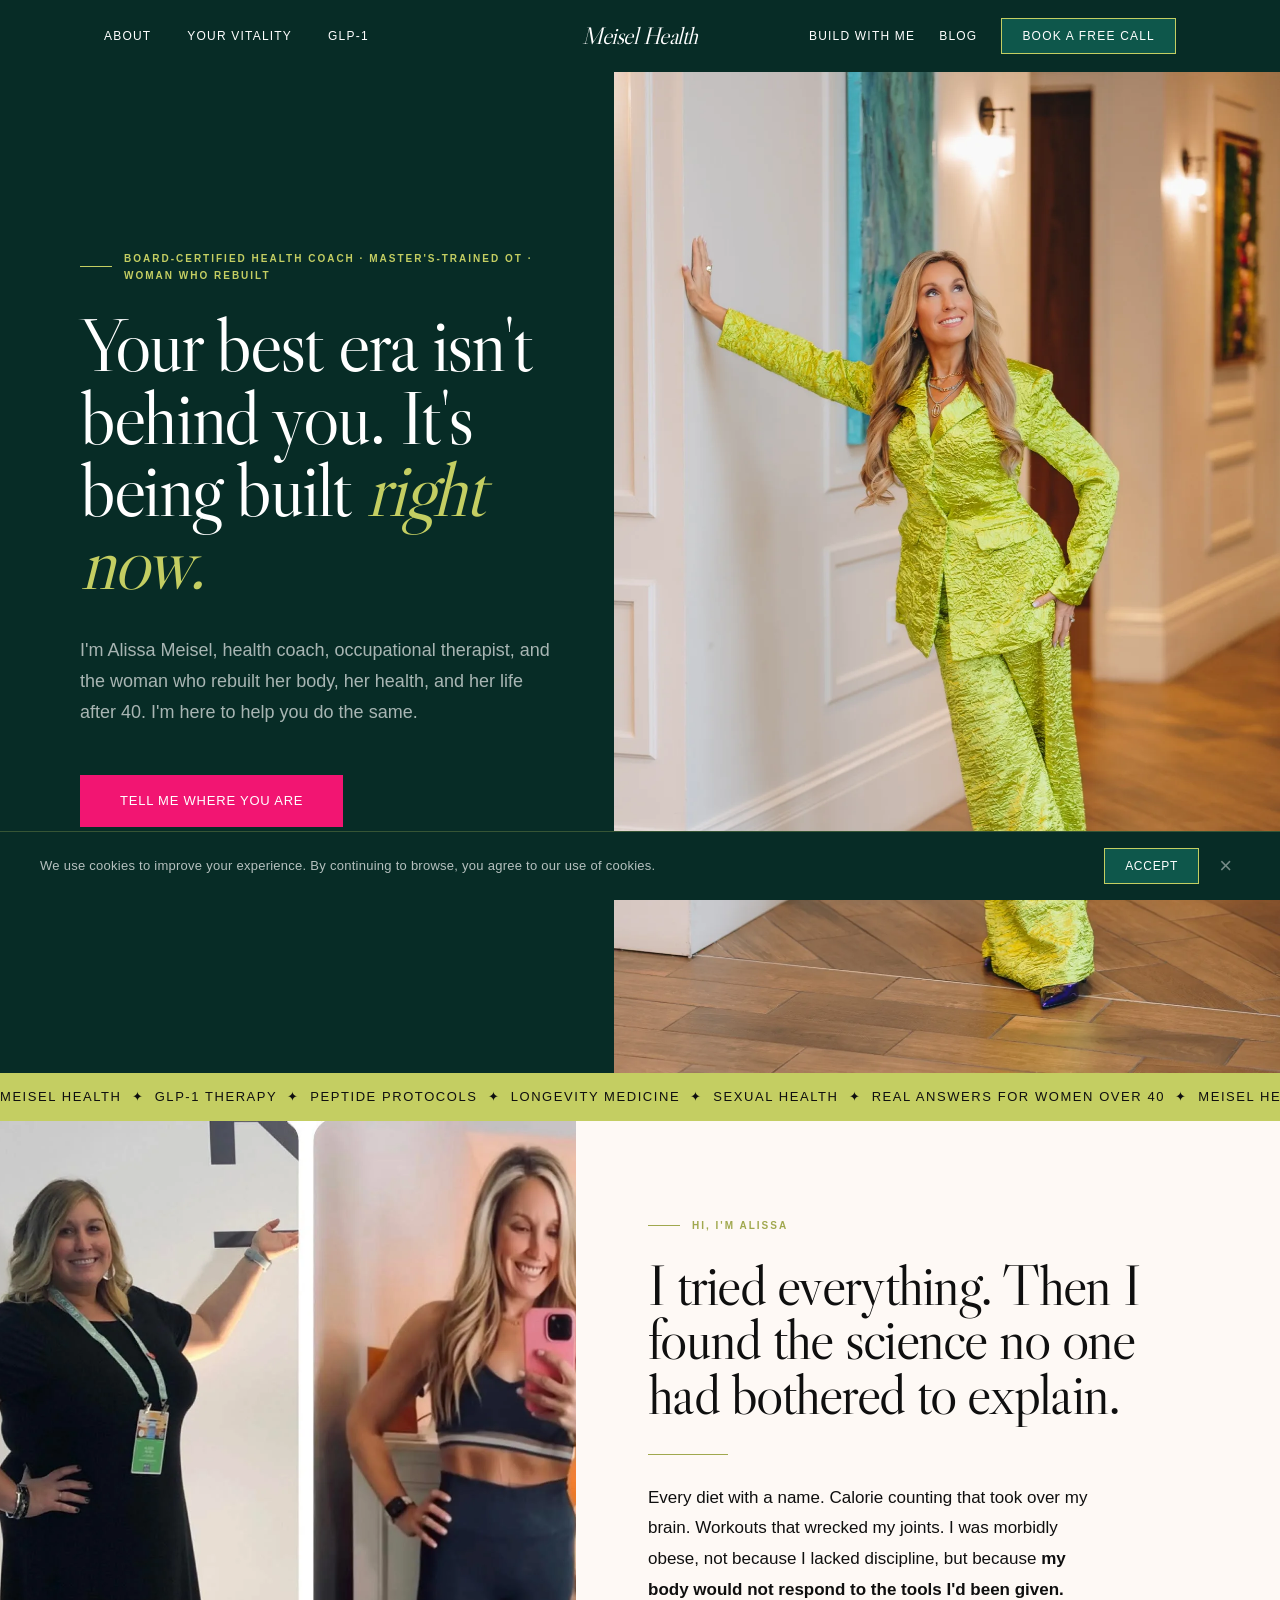
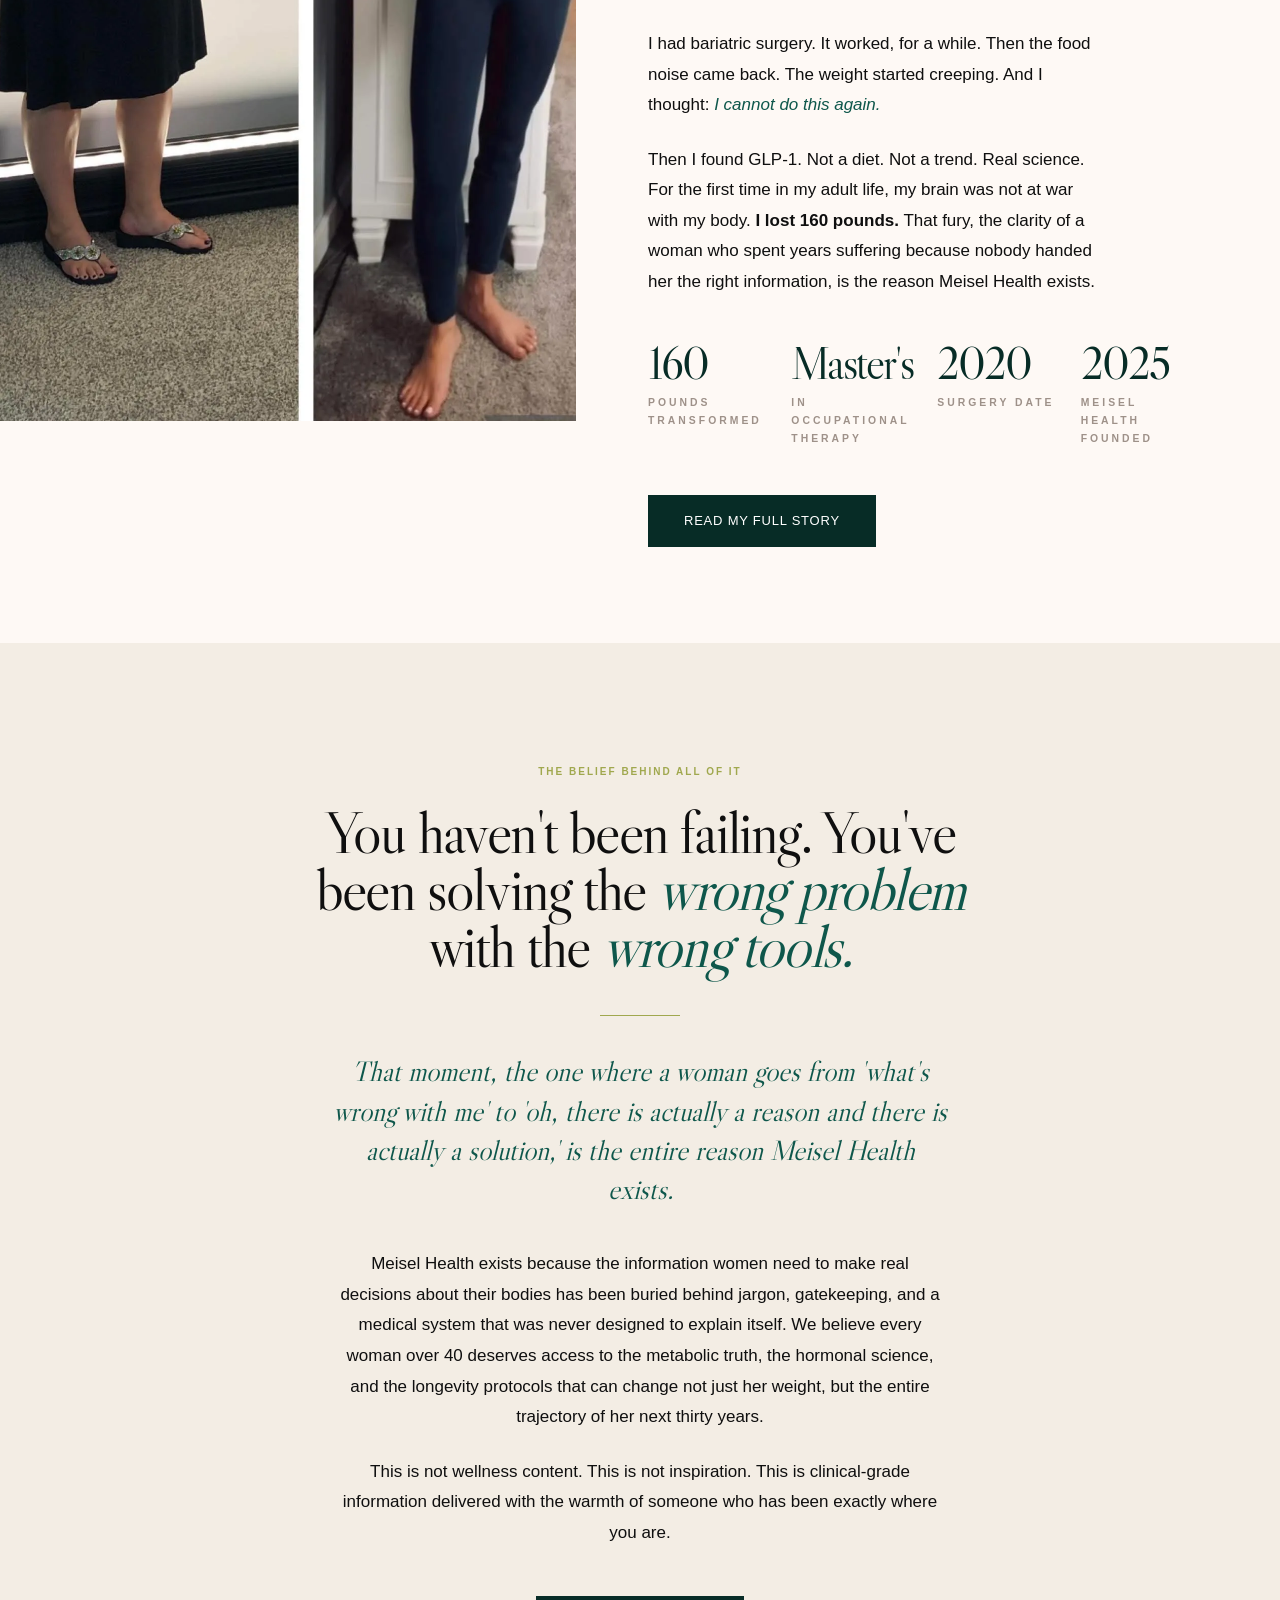
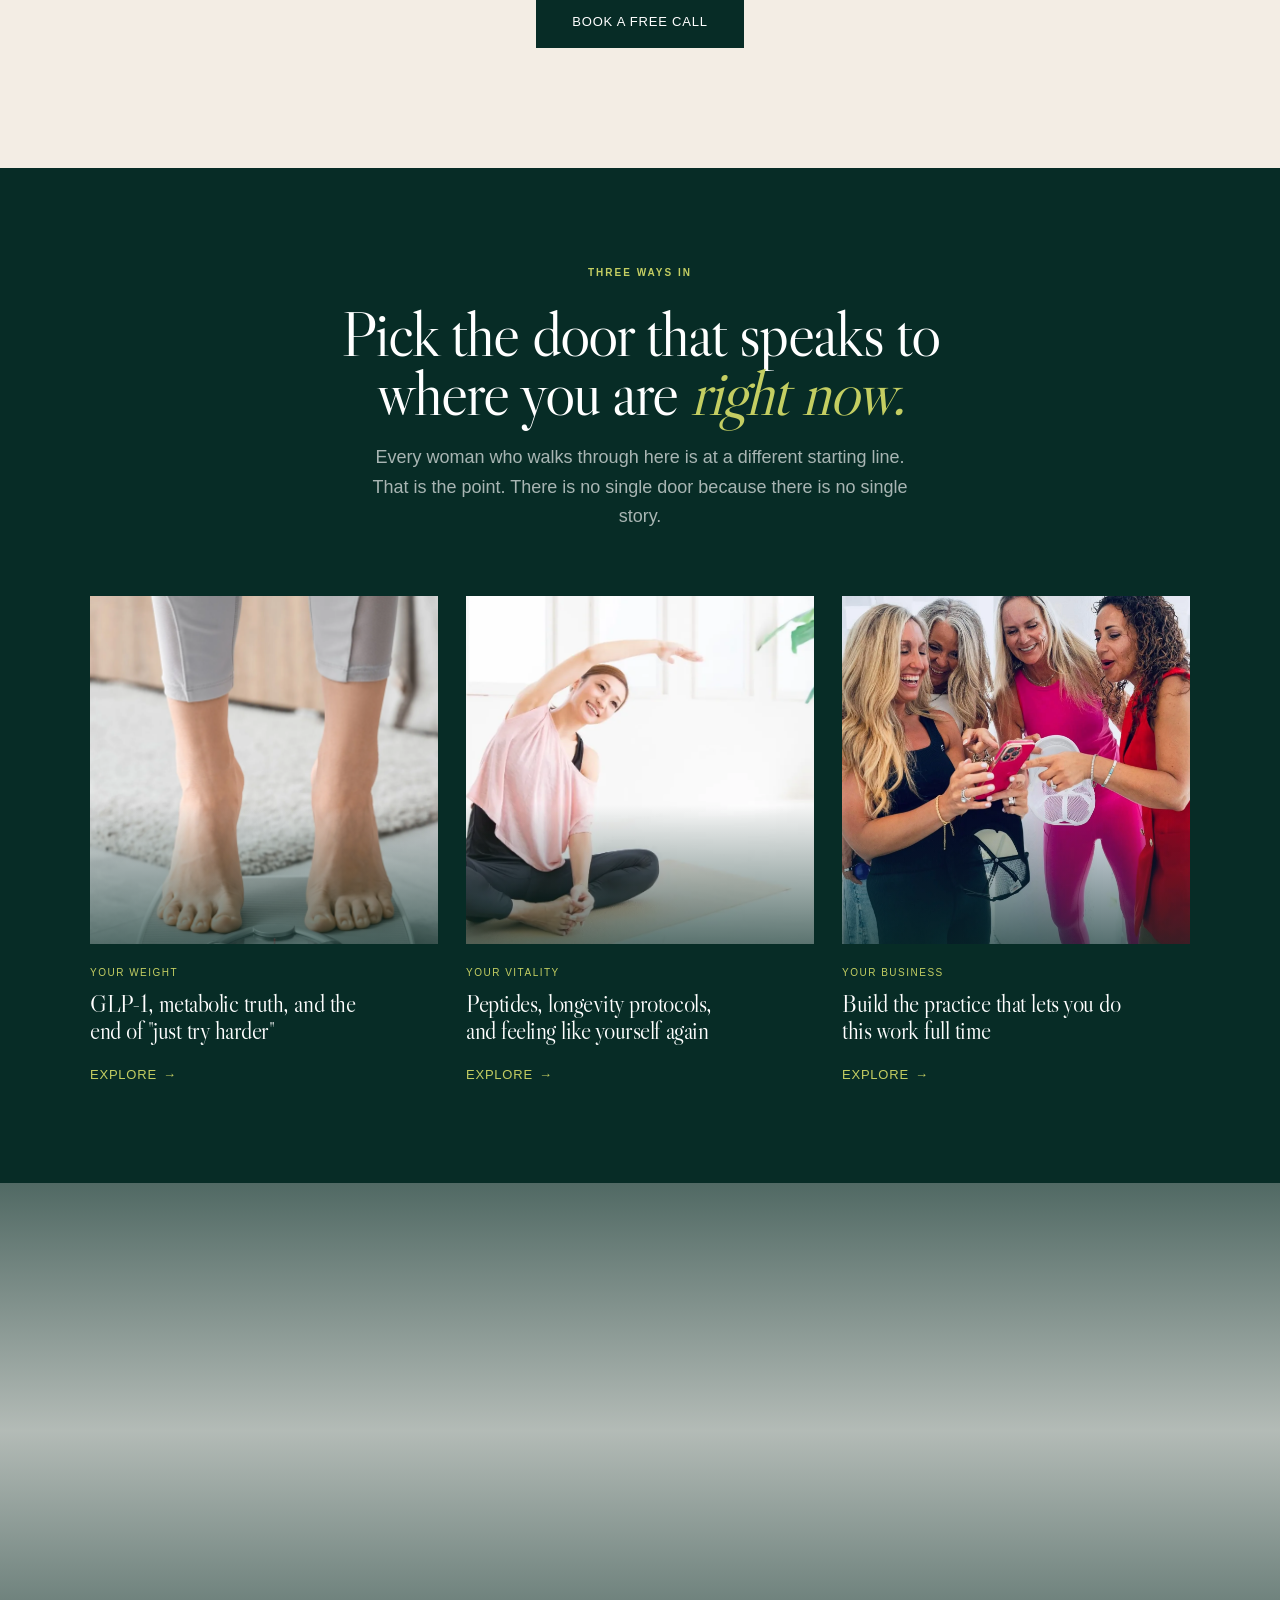
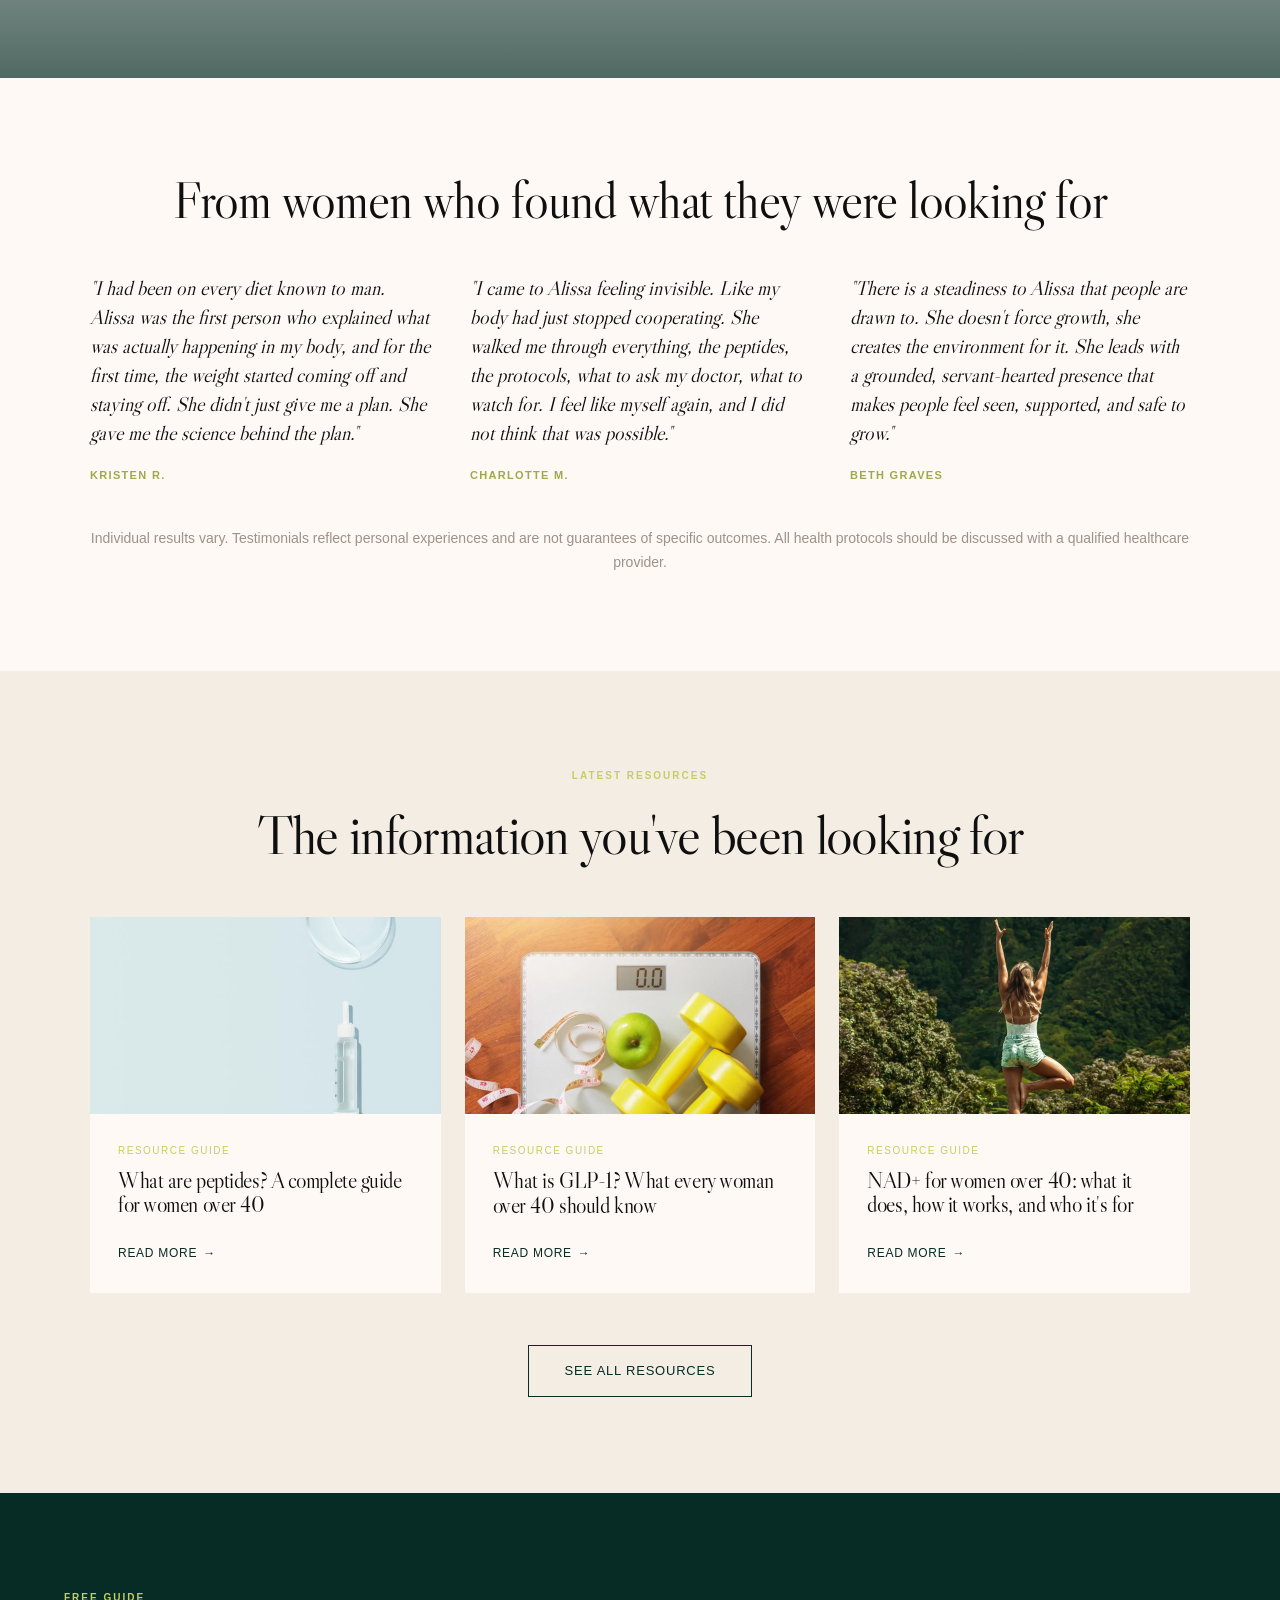
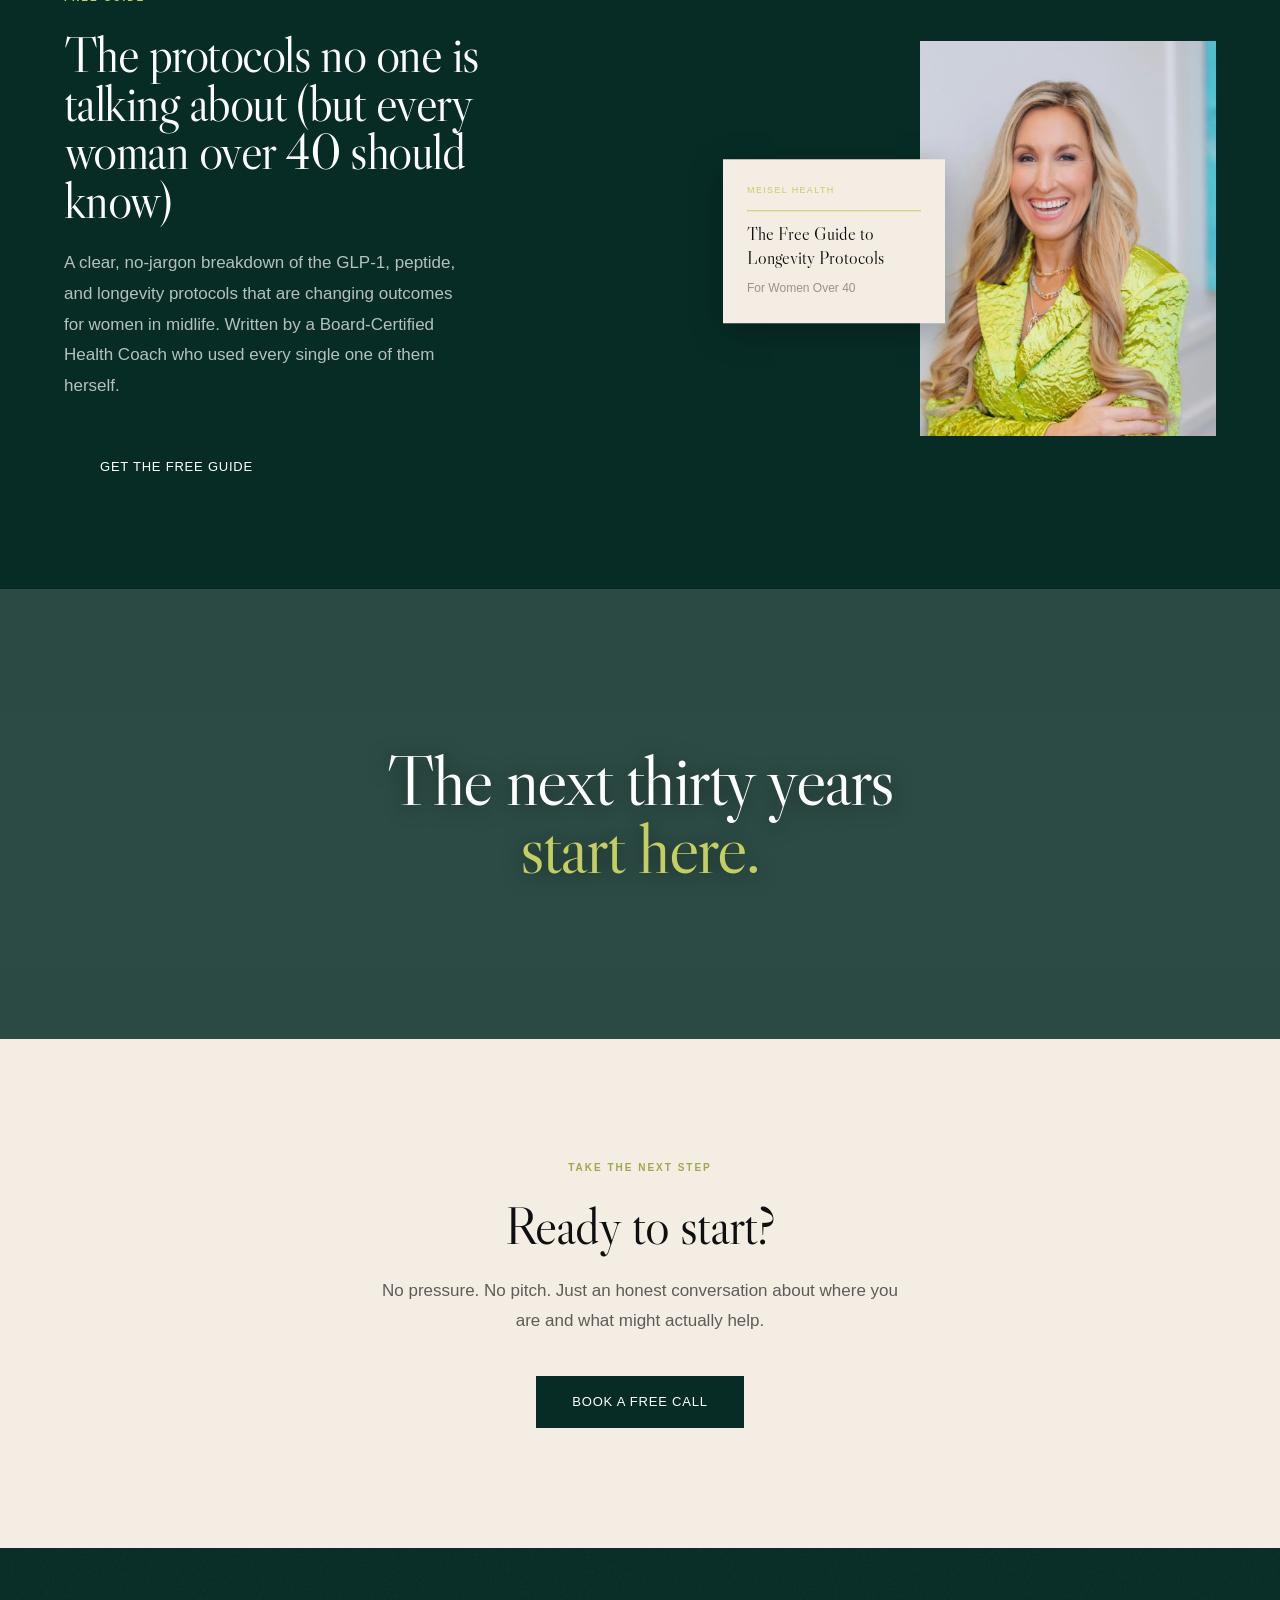
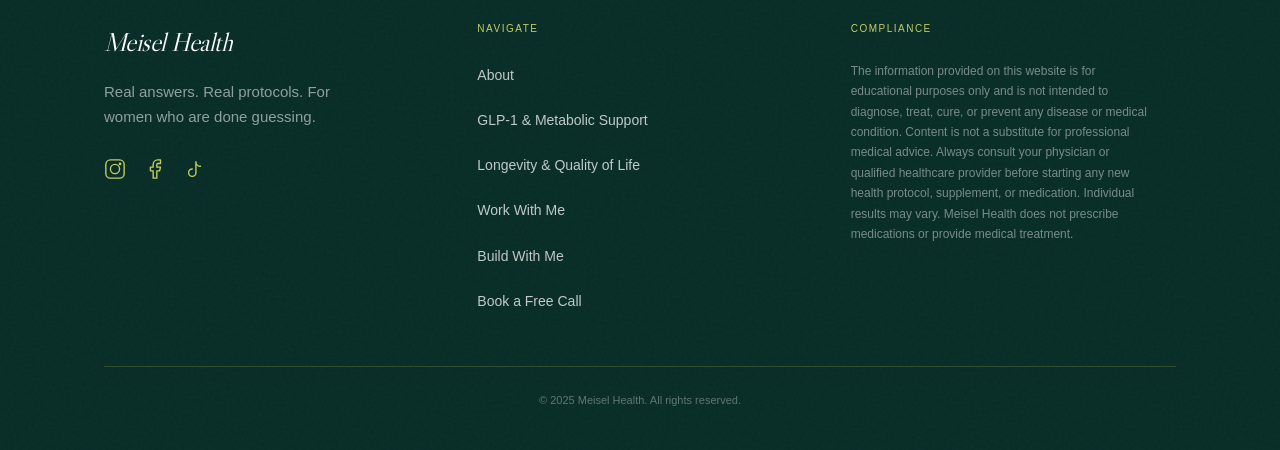
==== commit d7833600: "Meisel Health — Calendly integration, hero refresh, and WebP optimization - Calendly inline embed on" ====
--- a/index.html
+++ b/index.html
@@ -19,20 +19,26 @@
   <meta property="og:title" content="Meisel Health — Real Answers for Women Over 40">
   <meta property="og:description" content="Premium health coaching for women over 40. GLP-1 therapy, peptide protocols, and longevity medicine from a Board-Certified Health Coach who rebuilt her own health first.">
   <meta property="og:url" content="https://meiselhealth.com/">
-  <meta property="og:image" content="https://meiselhealth.com/images/alissa/homepage.jpg">
+  <meta property="og:image" content="https://meiselhealth.com/images/og/homepage.jpg">
+  <meta property="og:image:width" content="1200">
+  <meta property="og:image:height" content="630">
   <meta property="og:locale" content="en_US">
 
   <!-- Twitter Card -->
   <meta name="twitter:card" content="summary_large_image">
   <meta name="twitter:title" content="Meisel Health — Real Answers for Women Over 40">
   <meta name="twitter:description" content="Premium health coaching for women over 40. GLP-1 therapy, peptide protocols, and longevity medicine.">
-  <meta name="twitter:image" content="https://meiselhealth.com/images/alissa/homepage.jpg">
+  <meta name="twitter:image" content="https://meiselhealth.com/images/og/homepage.jpg">
 
   <!-- Fonts -->
   <link rel="preconnect" href="https://fonts.googleapis.com">
+  <link rel="dns-prefetch" href="https://api.fontshare.com">
   <link rel="preconnect" href="https://fonts.gstatic.com" crossorigin>
   <link href="https://fonts.googleapis.com/css2?family=Libre+Caslon+Display&display=swap" rel="stylesheet">
-  <link href="https://api.fontshare.com/v2/css?f[]=general-sans@300,400,500,600,700&display=swap" rel="stylesheet">
+  <link href="https://api.fontshare.com/v2/css?f[]=general-sans@400,500,600&display=swap" rel="stylesheet">
+
+  <!-- Preload LCP image -->
+  <link rel="preload" as="image" type="image/webp" href="images/alissa/hero.webp">
 
   <!-- Styles -->
   <link rel="stylesheet" href="css/tokens.css">
@@ -49,14 +55,14 @@
     "name": "Meisel Health",
     "url": "https://meiselhealth.com",
     "logo": "https://meiselhealth.com/images/brand/logo-400.jpg",
-    "image": "https://meiselhealth.com/images/alissa/homepage.jpg",
+    "image": "https://meiselhealth.com/images/og/homepage.jpg",
     "description": "Premium health coaching practice for women over 40, specializing in GLP-1 therapy guidance, peptide protocols, and longevity medicine.",
     "founder": {
       "@type": "Person",
       "name": "Alissa Meisel",
       "jobTitle": "Board-Certified Health Coach",
       "description": "Board-Certified Health Coach and Master's-trained Occupational Therapist who lost 160 pounds and rebuilt her health before founding Meisel Health.",
-      "image": "https://meiselhealth.com/images/alissa/homepage.jpg"
+      "image": "https://meiselhealth.com/images/og/homepage.jpg"
     },
     "knowsAbout": ["GLP-1 therapy for women","Peptide protocols for women over 40","Longevity medicine","Metabolic health coaching","NAD+ therapy","Sermorelin for women","Health coaching business development"],
     "sameAs": []
@@ -73,7 +79,7 @@
     "worksFor": {"@type":"HealthBusiness","name":"Meisel Health","url":"https://meiselhealth.com"},
     "knowsAbout": ["GLP-1 receptor agonist therapy","Peptide therapy for women","Longevity and anti-aging protocols","Metabolic health optimization","Occupational therapy","Health coaching business development"],
     "description": "Alissa Meisel is a Board-Certified Health Coach and Master's-trained Occupational Therapist who transformed her own health by losing 160 pounds. She founded Meisel Health to help women over 40 access real information about GLP-1 therapy, peptide protocols, and longevity medicine.",
-    "image": "https://meiselhealth.com/images/alissa/homepage.jpg",
+    "image": "https://meiselhealth.com/images/og/homepage.jpg",
     "sameAs": []
   }
   </script>
@@ -196,7 +202,7 @@
     </div>
 
     <div class="home-hero__image">
-      <img src="images/alissa/hero.jpg" alt="Alissa Meisel, Board-Certified Health Coach and founder of Meisel Health, standing confidently in an elegant hallway" width="960" height="1200">
+      <picture><source srcset="images/alissa/hero.webp" type="image/webp"><img src="images/alissa/hero.jpg" alt="Alissa Meisel, Board-Certified Health Coach and founder of Meisel Health, standing confidently in an elegant hallway" width="960" height="1200"></picture>
     </div>
   </section>
 
@@ -222,7 +228,7 @@
   <section class="about" id="about" aria-labelledby="about-heading">
     <div class="about__photo">
       <div class="about__photo-inner">
-        <img src="images/alissa/weightloss.jpeg" alt="Alissa Meisel's weight loss transformation, representing her personal journey that inspired Meisel Health" width="933" height="1400" loading="lazy">
+        <picture><source srcset="images/alissa/weightloss.webp" type="image/webp"><img src="images/alissa/weightloss.jpeg" alt="Alissa Meisel's weight loss transformation, representing her personal journey that inspired Meisel Health" width="933" height="1400" loading="lazy"></picture>
       </div>
     </div>
 
@@ -310,7 +316,7 @@
       <!-- Door 1: Your Weight -->
       <a href="glp-1-metabolic-support.html" class="doors__card reveal">
         <div class="doors__card-photo">
-          <img src="images/resources/43.jpg" alt="GLP-1 and metabolic support for sustainable weight management at Meisel Health" width="1366" height="768" loading="lazy">
+          <picture><source srcset="images/resources/43.webp" type="image/webp"><img src="images/resources/43.jpg" alt="GLP-1 and metabolic support for sustainable weight management at Meisel Health" width="1366" height="768" loading="lazy"></picture>
         </div>
         <p class="doors__card-label">Your Weight</p>
         <h3 class="doors__card-title">GLP-1, metabolic truth, and the end of "just try harder"</h3>
@@ -320,7 +326,7 @@
       <!-- Door 2: Your Vitality -->
       <a href="longevity-quality-of-life.html" class="doors__card reveal">
         <div class="doors__card-photo">
-          <img src="images/resources/yoga-stretch.jpg" alt="Woman doing a seated yoga stretch in a bright studio, representing Meisel Health's longevity and quality of life program with peptide protocols" width="1366" height="768" loading="lazy">
+          <picture><source srcset="images/resources/yoga-stretch.webp" type="image/webp"><img src="images/resources/yoga-stretch.jpg" alt="Woman doing a seated yoga stretch in a bright studio, representing Meisel Health's longevity and quality of life program with peptide protocols" width="1366" height="768" loading="lazy"></picture>
         </div>
         <p class="doors__card-label">Your Vitality</p>
         <h3 class="doors__card-title">Peptides, longevity protocols, and feeling like yourself again</h3>
@@ -330,7 +336,7 @@
       <!-- Door 3: Your Business -->
       <a href="build-with-me.html" class="doors__card reveal">
         <div class="doors__card-photo">
-          <img src="images/alissa/team2.jpeg" alt="Meisel Health team collaborating, representing the Build With Me health coaching business program" width="1200" height="800" loading="lazy">
+          <picture><source srcset="images/alissa/team2.webp" type="image/webp"><img src="images/alissa/team2.jpeg" alt="Meisel Health team collaborating, representing the Build With Me health coaching business program" width="1200" height="800" loading="lazy"></picture>
         </div>
         <p class="doors__card-label">Your Business</p>
         <h3 class="doors__card-title">Build the practice that lets you do this work full time</h3>
@@ -343,7 +349,7 @@
   <!-- ============================================================
        PARALLAX DIVIDER 2 — Between Doors and Partner Bar
        ============================================================ -->
-  <div class="parallax-divider parallax-divider--tall" style="background-image: url('images/alissa/team1.jpeg');" aria-hidden="true">
+  <div class="parallax-divider parallax-divider--tall" style="background-image: url('images/alissa/team1.webp');" aria-hidden="true">
     <div class="parallax-divider__overlay parallax-divider__overlay--gradient"></div>
   </div>
 
@@ -393,7 +399,7 @@
     <div class="resources__grid">
       <a href="resources/what-are-peptides.html" class="resources__card reveal">
         <div class="resources__card-photo">
-          <img src="images/resources/syringe-minimal.jpg" alt="Minimal clinical syringe and petri dish representing peptide therapy protocols for women over 40" width="1366" height="768" loading="lazy">
+          <picture><source srcset="images/resources/syringe-minimal.webp" type="image/webp"><img src="images/resources/syringe-minimal.jpg" alt="Minimal clinical syringe and petri dish representing peptide therapy protocols for women over 40" width="1366" height="768" loading="lazy"></picture>
         </div>
         <div class="resources__card-body">
           <p class="resources__card-label">Resource Guide</p>
@@ -404,7 +410,7 @@
 
       <a href="resources/what-is-glp1.html" class="resources__card reveal">
         <div class="resources__card-photo">
-          <img src="images/resources/scale-flatlay.jpg" alt="Scale with dumbbells and apple representing GLP-1 metabolic health information for women over 40" width="1366" height="768" loading="lazy">
+          <picture><source srcset="images/resources/scale-flatlay.webp" type="image/webp"><img src="images/resources/scale-flatlay.jpg" alt="Scale with dumbbells and apple representing GLP-1 metabolic health information for women over 40" width="1366" height="768" loading="lazy"></picture>
         </div>
         <div class="resources__card-body">
           <p class="resources__card-label">Resource Guide</p>
@@ -415,7 +421,7 @@
 
       <a href="resources/nad-plus-for-women.html" class="resources__card reveal">
         <div class="resources__card-photo">
-          <img src="images/resources/yoga-mountain.jpg" alt="Woman doing yoga on a mountain overlooking lush green landscape, representing NAD+ longevity and vitality for women over 40" width="1366" height="768" loading="lazy">
+          <picture><source srcset="images/resources/yoga-mountain.webp" type="image/webp"><img src="images/resources/yoga-mountain.jpg" alt="Woman doing yoga on a mountain overlooking lush green landscape, representing NAD+ longevity and vitality for women over 40" width="1366" height="768" loading="lazy"></picture>
         </div>
         <div class="resources__card-body">
           <p class="resources__card-label">Resource Guide</p>
@@ -445,7 +451,7 @@
 
       <div class="lead-magnet__right reveal">
         <div class="lead-magnet__photo">
-          <img src="images/alissa/lead-magnet.jpg" alt="Alissa Meisel smiling warmly, representing the approachable expert guidance in the free longevity protocols guide" width="720" height="960" loading="lazy">
+          <picture><source srcset="images/alissa/lead-magnet.webp" type="image/webp"><img src="images/alissa/lead-magnet.jpg" alt="Alissa Meisel smiling warmly, representing the approachable expert guidance in the free longevity protocols guide" width="720" height="960" loading="lazy"></picture>
         </div>
         <div class="lead-magnet__guide">
           <p class="lead-magnet__guide-brand">Meisel Health</p>
@@ -461,7 +467,7 @@
   <!-- ============================================================
        PARALLAX — The Next Thirty Years
        ============================================================ -->
-  <div class="parallax-divider parallax-divider--quote" style="background-image: url('images/alissa/lifestyle-13.jpg');" aria-hidden="true">
+  <div class="parallax-divider parallax-divider--quote" style="background-image: url('images/alissa/lifestyle-13.webp');" aria-hidden="true">
     <div class="parallax-divider__overlay" style="background: rgba(7, 44, 38, 0.85);"></div>
     <div class="parallax-divider__text parallax-divider__text--large reveal">
       <p style="color: #fff; text-shadow: 0 2px 20px rgba(0,0,0,0.5);">The next thirty years<br><span style="color: var(--color-gold);">start here.</span></p>
--- a/css/styles.css
+++ b/css/styles.css
@@ -1673,7 +1673,7 @@
   width: 100%;
   height: 100%;
   object-fit: cover;
-  object-position: center 20%;
+  object-position: center center;
   display: block;
 }
 
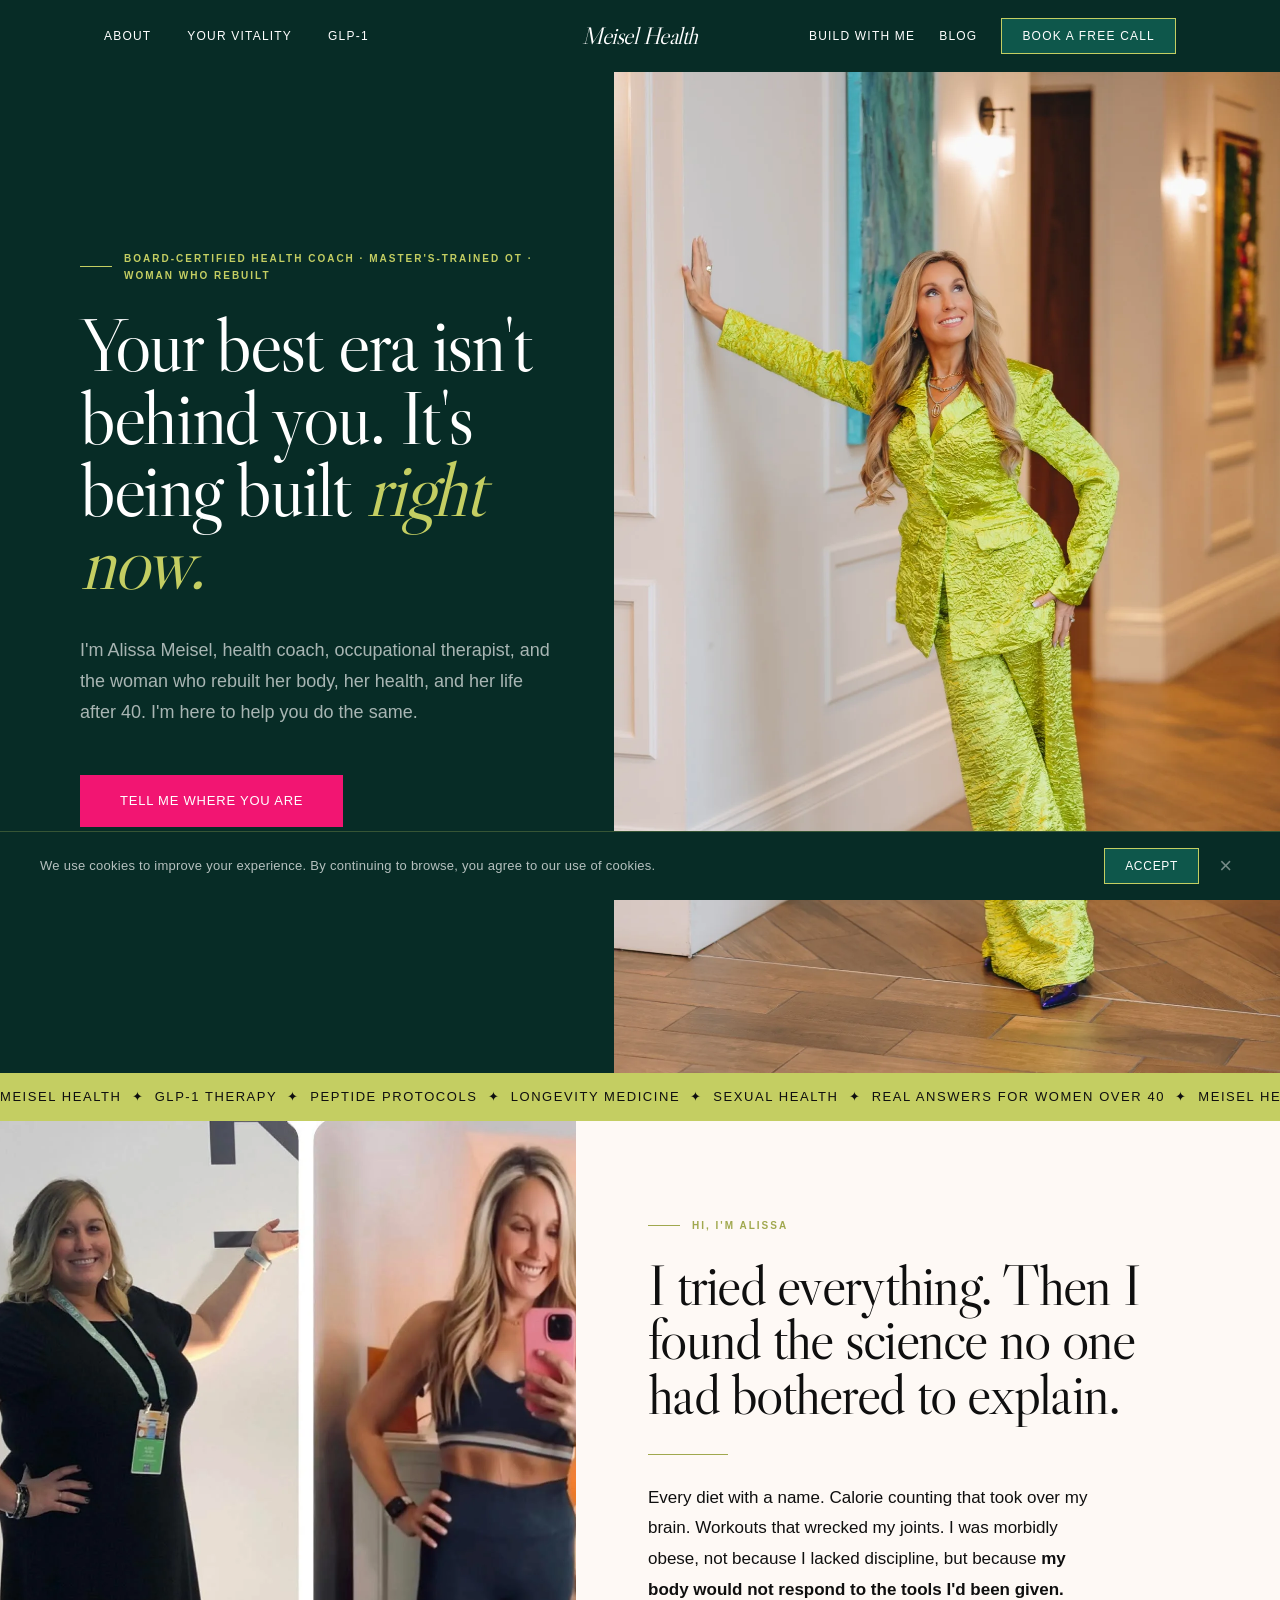
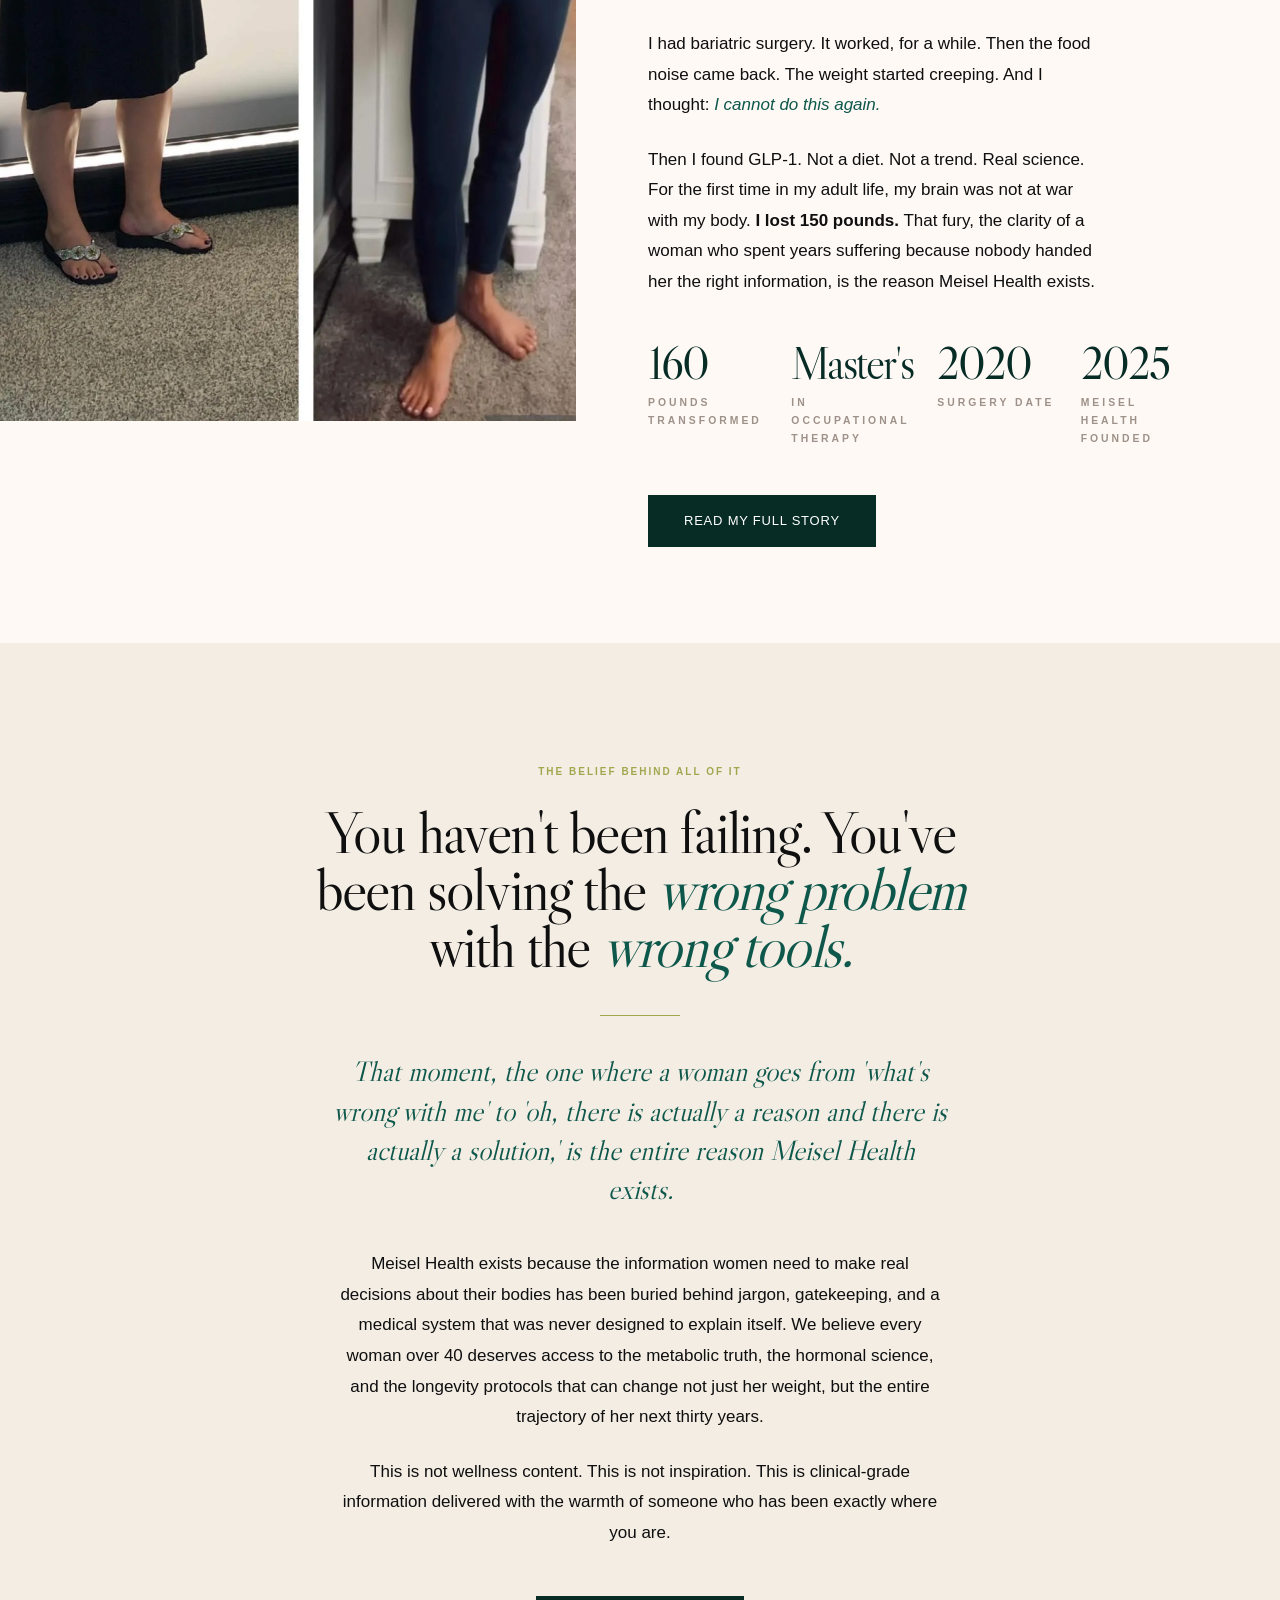
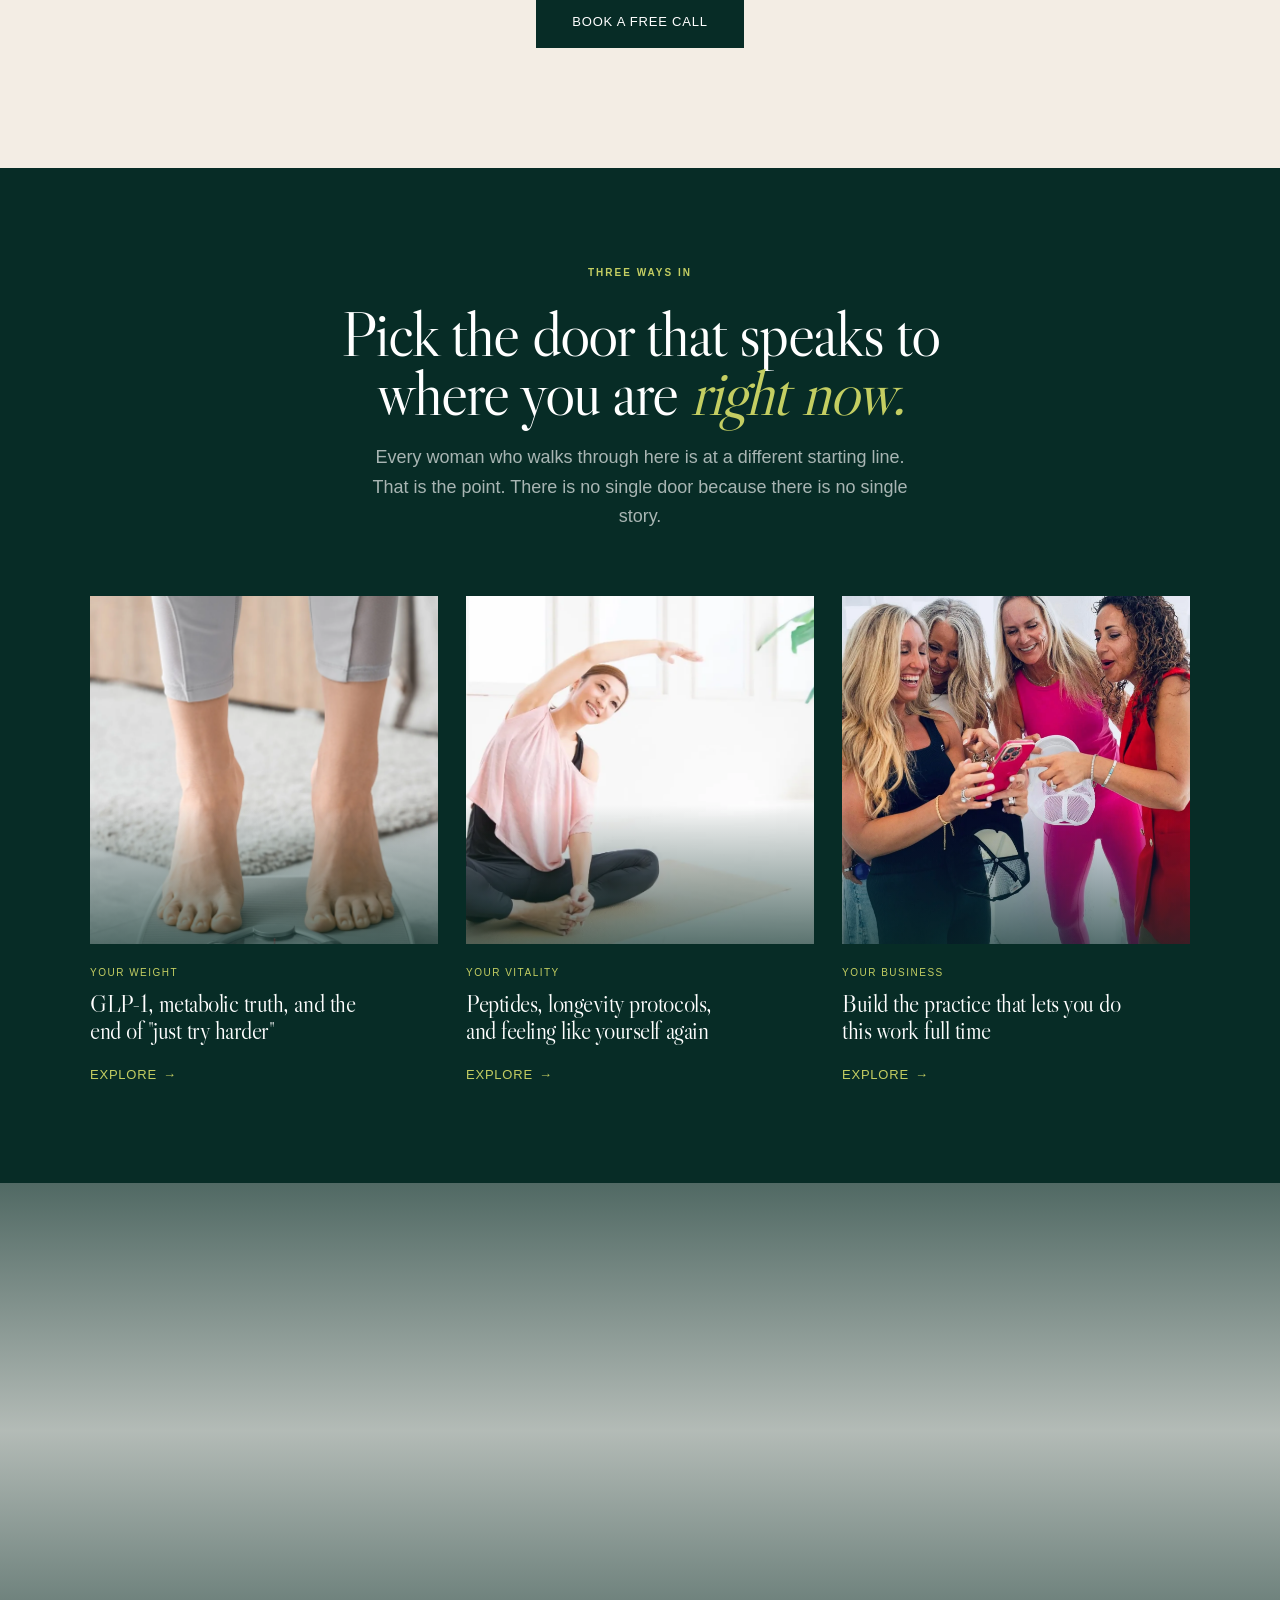
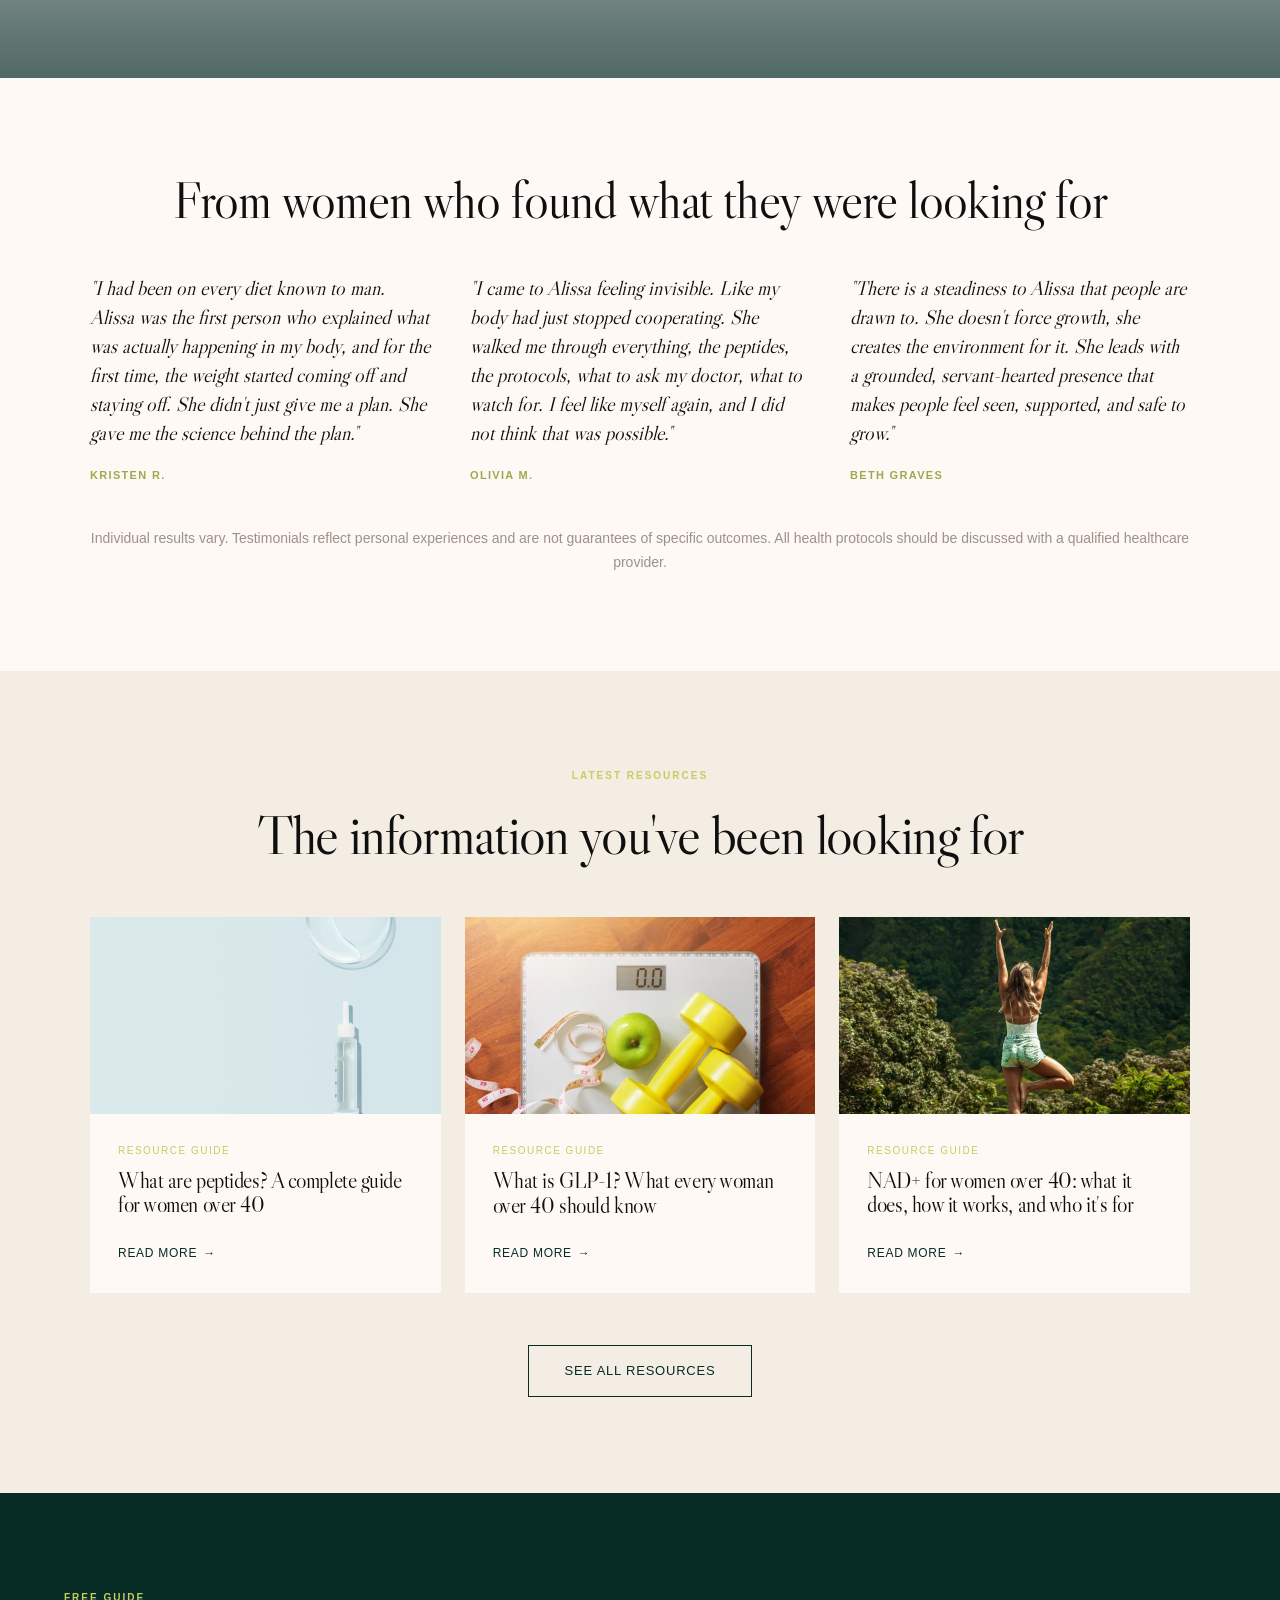
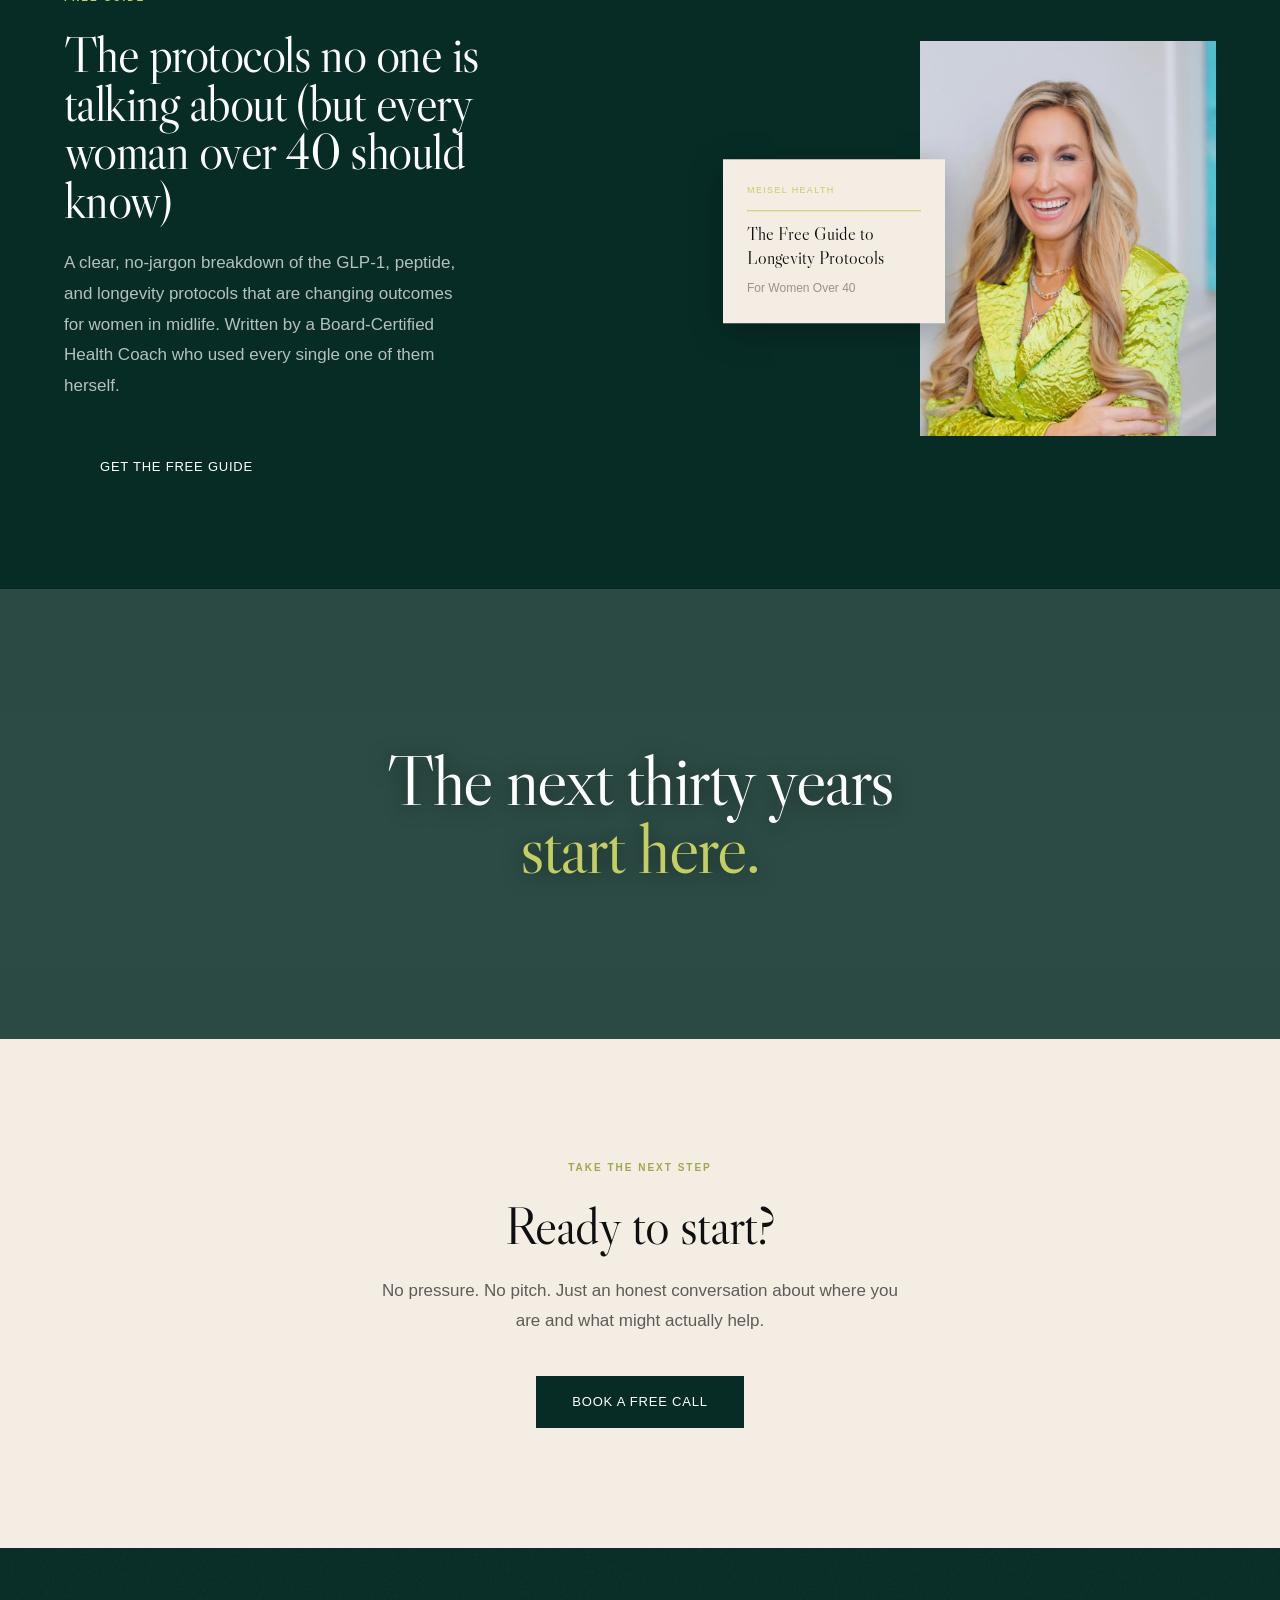
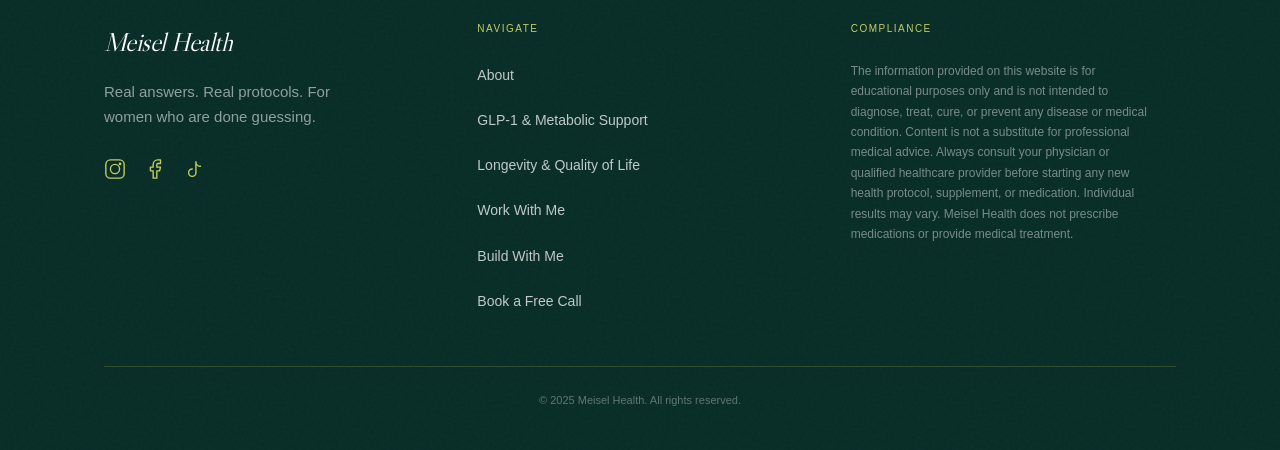
==== commit 5946d827: "Meisel Health — content updates: weight loss correction, testimonial rename, KLOW replaces BPC-157 -" ====
--- a/index.html
+++ b/index.html
@@ -61,7 +61,7 @@
       "@type": "Person",
       "name": "Alissa Meisel",
       "jobTitle": "Board-Certified Health Coach",
-      "description": "Board-Certified Health Coach and Master's-trained Occupational Therapist who lost 160 pounds and rebuilt her health before founding Meisel Health.",
+      "description": "Board-Certified Health Coach and Master's-trained Occupational Therapist who lost 150 pounds and rebuilt her health before founding Meisel Health.",
       "image": "https://meiselhealth.com/images/og/homepage.jpg"
     },
     "knowsAbout": ["GLP-1 therapy for women","Peptide protocols for women over 40","Longevity medicine","Metabolic health coaching","NAD+ therapy","Sermorelin for women","Health coaching business development"],
@@ -78,7 +78,7 @@
     "jobTitle": "Board-Certified Health Coach",
     "worksFor": {"@type":"HealthBusiness","name":"Meisel Health","url":"https://meiselhealth.com"},
     "knowsAbout": ["GLP-1 receptor agonist therapy","Peptide therapy for women","Longevity and anti-aging protocols","Metabolic health optimization","Occupational therapy","Health coaching business development"],
-    "description": "Alissa Meisel is a Board-Certified Health Coach and Master's-trained Occupational Therapist who transformed her own health by losing 160 pounds. She founded Meisel Health to help women over 40 access real information about GLP-1 therapy, peptide protocols, and longevity medicine.",
+    "description": "Alissa Meisel is a Board-Certified Health Coach and Master's-trained Occupational Therapist who transformed her own health by losing 150 pounds. She founded Meisel Health to help women over 40 access real information about GLP-1 therapy, peptide protocols, and longevity medicine.",
     "image": "https://meiselhealth.com/images/og/homepage.jpg",
     "sameAs": []
   }
@@ -105,12 +105,12 @@
       {
         "@type": "Question",
         "name": "What is Meisel Health?",
-        "acceptedAnswer": {"@type":"Answer","text":"Meisel Health is a premium health coaching practice for women over 40, founded by Alissa Meisel. We specialize in GLP-1 therapy guidance, peptide protocols, longevity medicine, and metabolic health optimization. Alissa is a Board-Certified Health Coach and Master's-trained Occupational Therapist who lost 160 pounds and rebuilt her own health before founding the practice."}
+        "acceptedAnswer": {"@type":"Answer","text":"Meisel Health is a premium health coaching practice for women over 40, founded by Alissa Meisel. We specialize in GLP-1 therapy guidance, peptide protocols, longevity medicine, and metabolic health optimization. Alissa is a Board-Certified Health Coach and Master's-trained Occupational Therapist who lost 150 pounds and rebuilt her own health before founding the practice."}
       },
       {
         "@type": "Question",
         "name": "Who is Alissa Meisel?",
-        "acceptedAnswer": {"@type":"Answer","text":"Alissa Meisel is a Board-Certified Health Coach and Master's-trained Occupational Therapist. After losing 160 pounds through her own health transformation journey, she founded Meisel Health to provide women over 40 with evidence-based guidance on GLP-1 therapy, peptide protocols, and longevity medicine."}
+        "acceptedAnswer": {"@type":"Answer","text":"Alissa Meisel is a Board-Certified Health Coach and Master's-trained Occupational Therapist. After losing 150 pounds through her own health transformation journey, she founded Meisel Health to provide women over 40 with evidence-based guidance on GLP-1 therapy, peptide protocols, and longevity medicine."}
       },
       {
         "@type": "Question",
@@ -244,7 +244,7 @@
       <div class="about__body key-definition reveal">
         <p>Every diet with a name. Calorie counting that took over my brain. Workouts that wrecked my joints. I was morbidly obese, not because I lacked discipline, but because <strong>my body would not respond to the tools I'd been given.</strong></p>
         <p>I had bariatric surgery. It worked, for a while. Then the food noise came back. The weight started creeping. And I thought: <em>I cannot do this again.</em></p>
-        <p>Then I found GLP-1. Not a diet. Not a trend. Real science. For the first time in my adult life, my brain was not at war with my body. <strong>I lost 160 pounds.</strong> That fury, the clarity of a woman who spent years suffering because nobody handed her the right information, is the reason Meisel Health exists.</p>
+        <p>Then I found GLP-1. Not a diet. Not a trend. Real science. For the first time in my adult life, my brain was not at war with my body. <strong>I lost 150 pounds.</strong> That fury, the clarity of a woman who spent years suffering because nobody handed her the right information, is the reason Meisel Health exists.</p>
       </div>
 
       <div class="about__stats reveal">
@@ -371,7 +371,7 @@
         <!-- Testimonial 2 -->
         <blockquote class="testimonial">
           <p class="testimonial__quote">"I came to Alissa feeling invisible. Like my body had just stopped cooperating. She walked me through everything, the peptides, the protocols, what to ask my doctor, what to watch for. I feel like myself again, and I did not think that was possible."</p>
-          <cite class="testimonial__attribution">Charlotte M.</cite>
+          <cite class="testimonial__attribution">Olivia M.</cite>
         </blockquote>
 
         <!-- Testimonial 3 -->
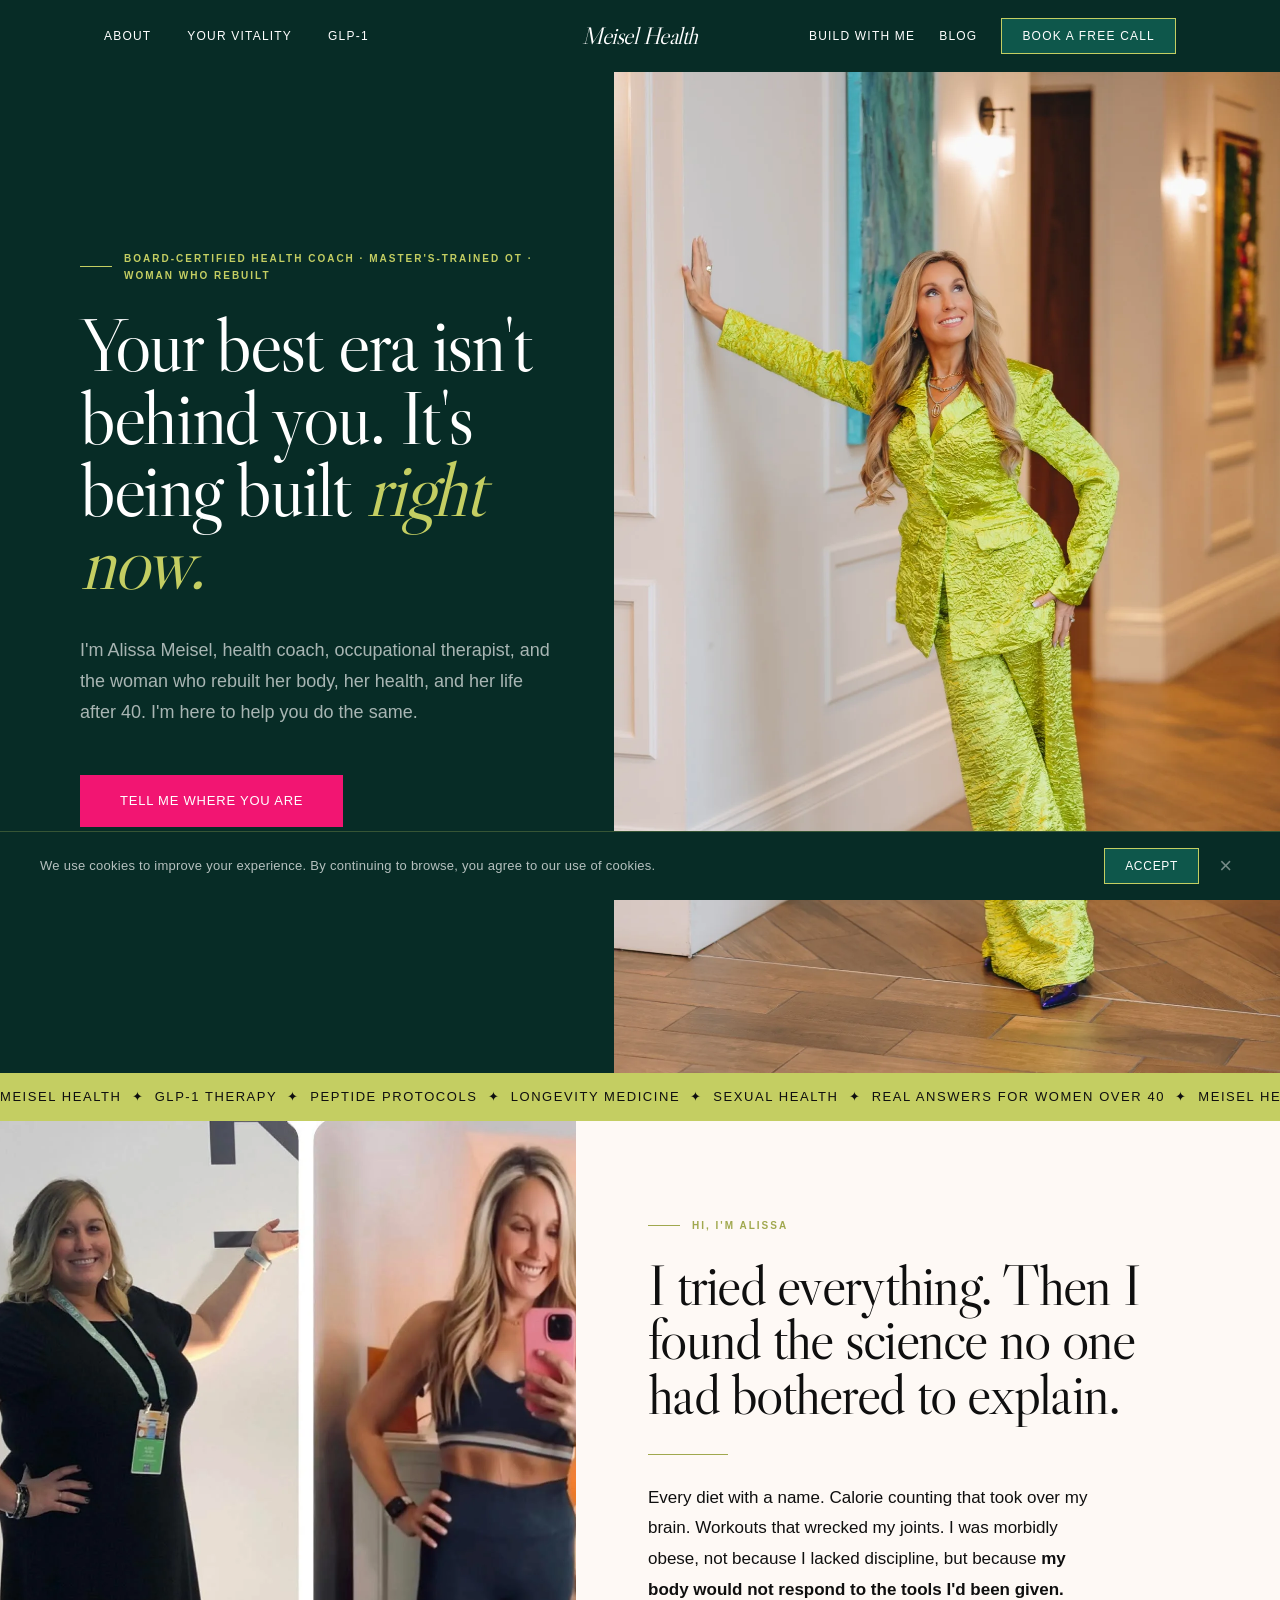
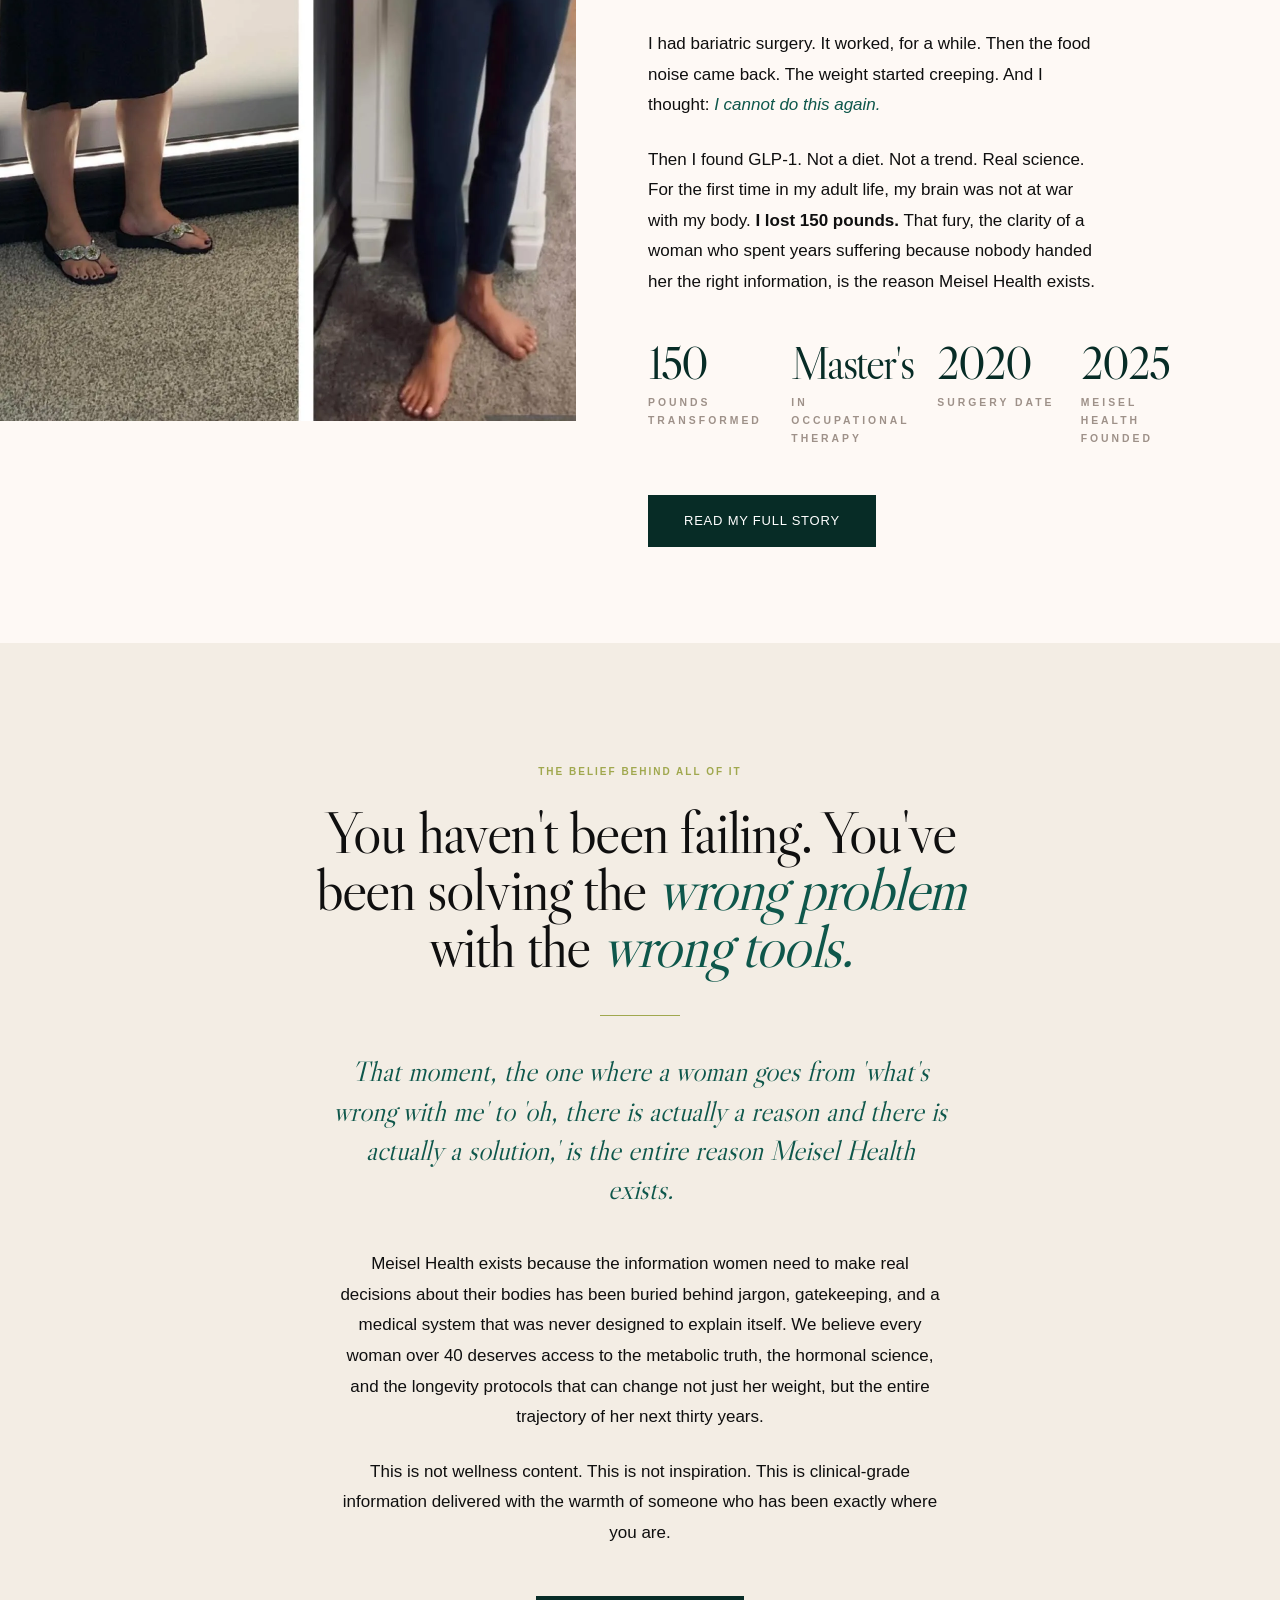
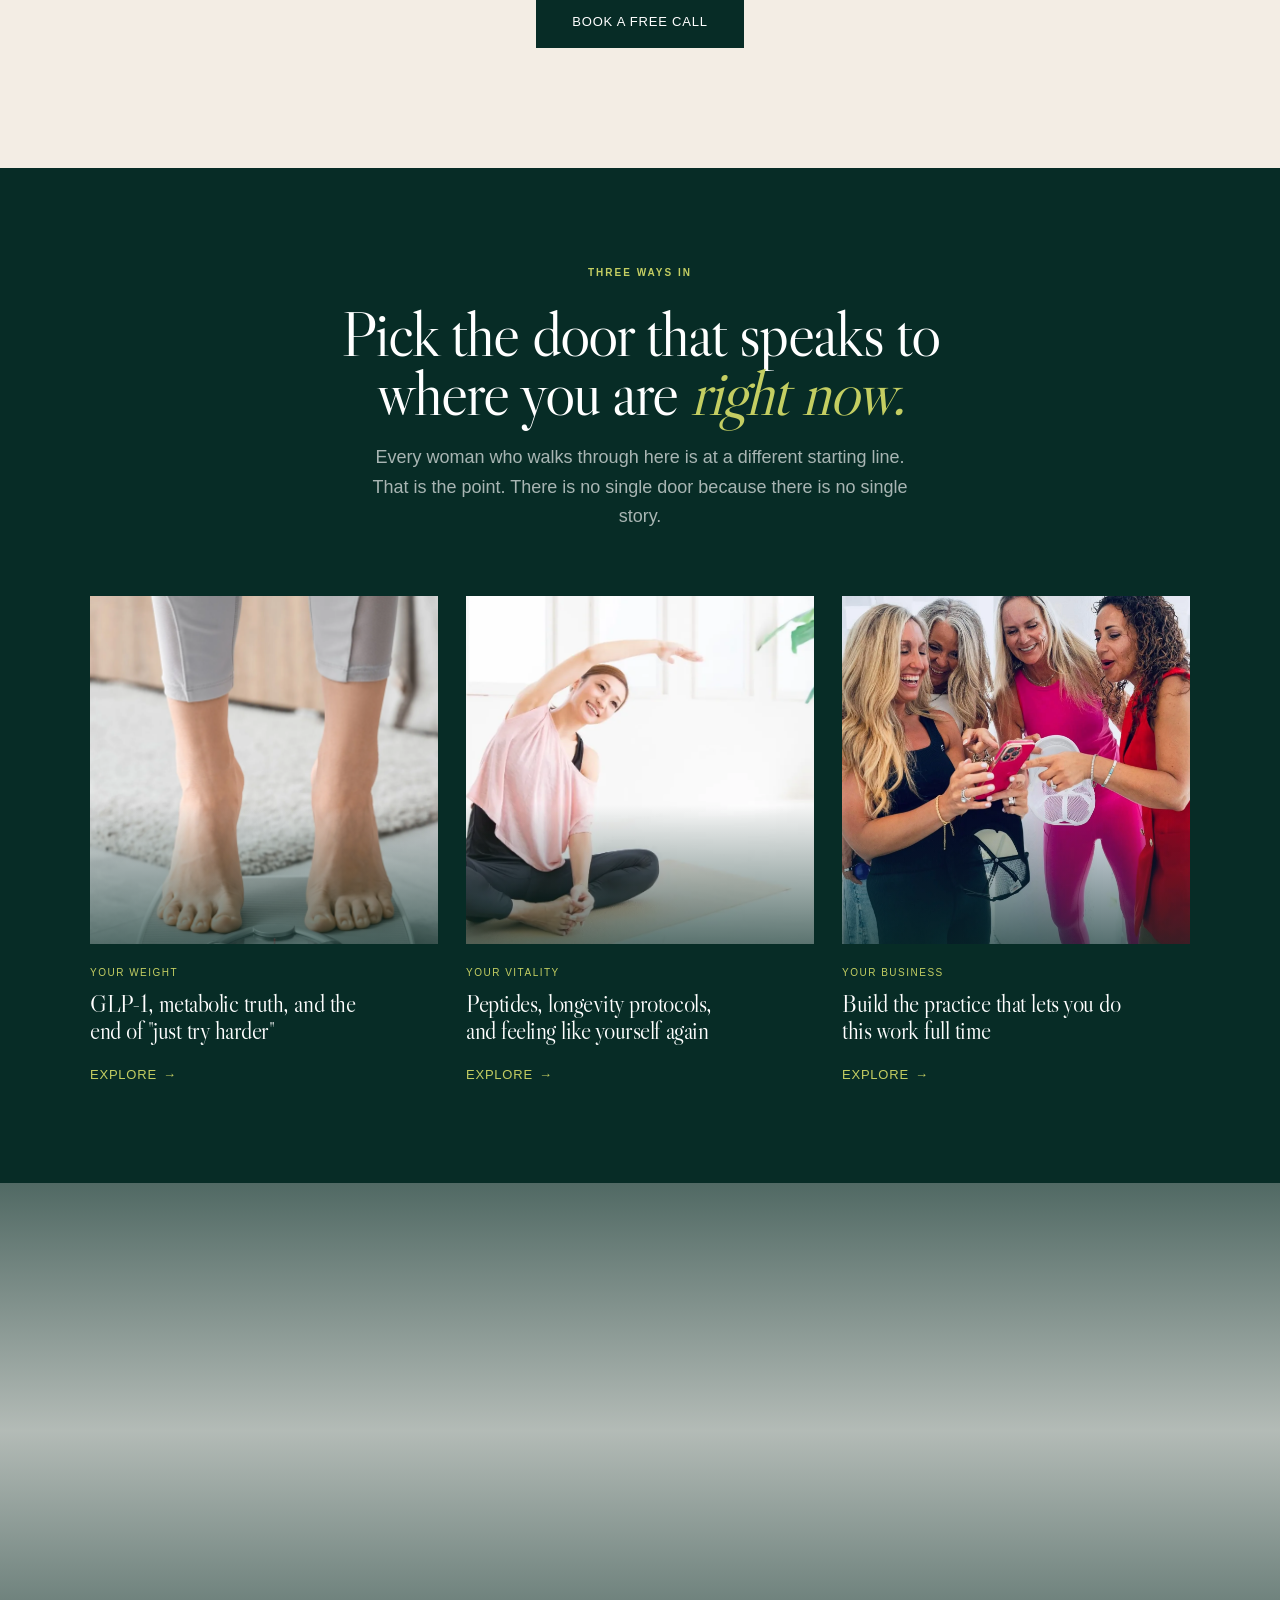
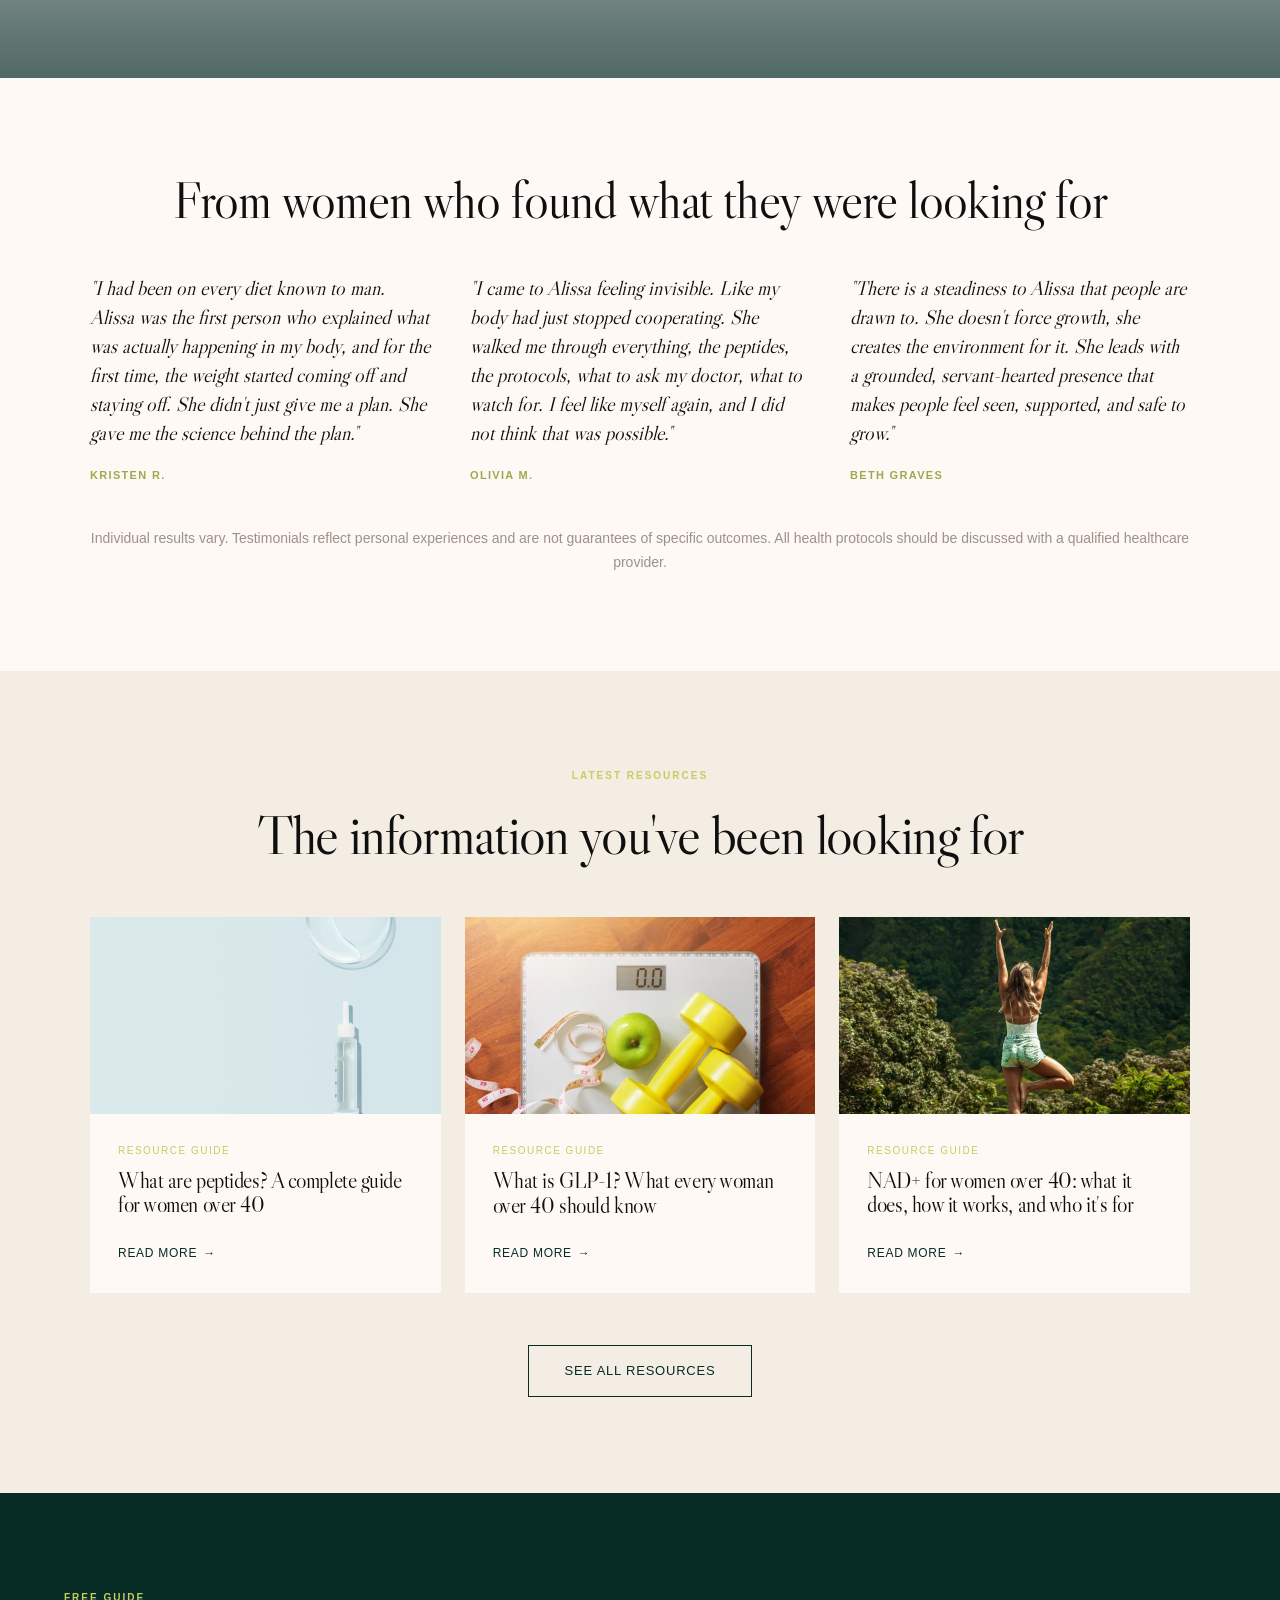
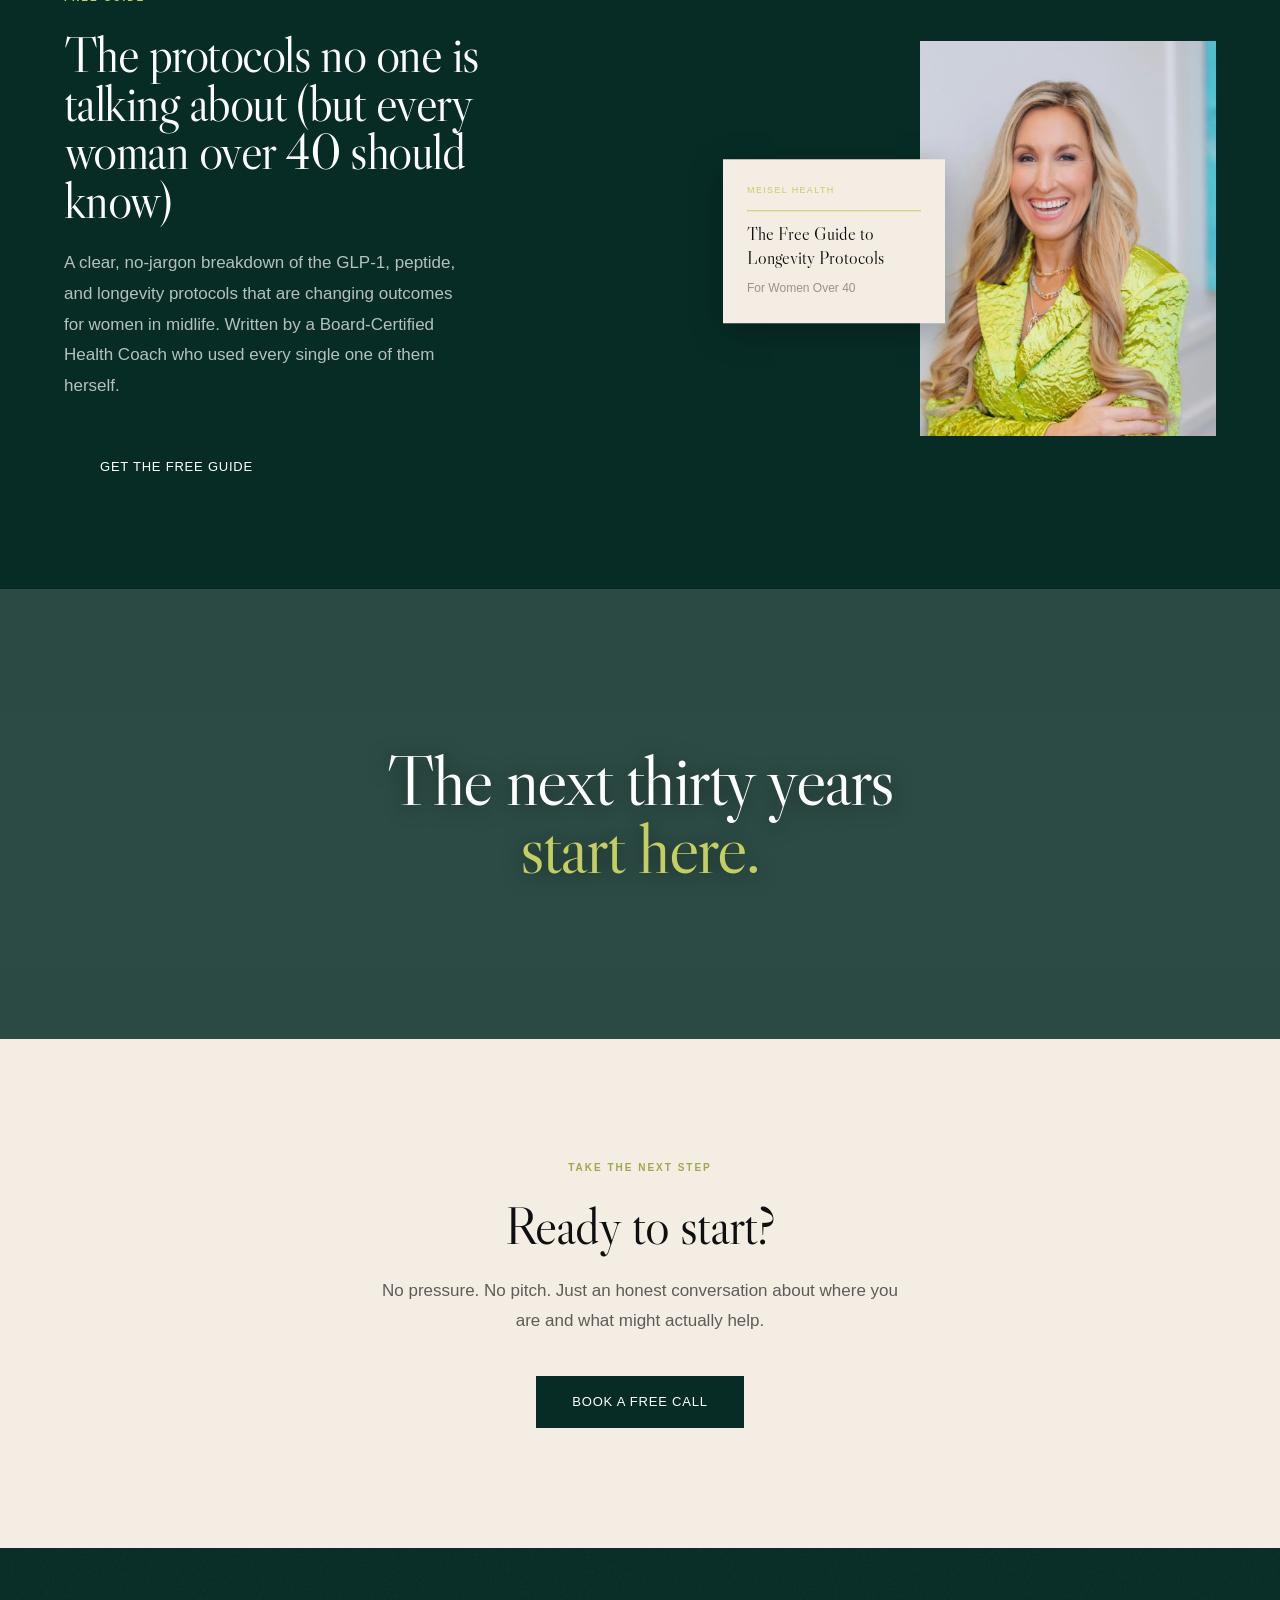
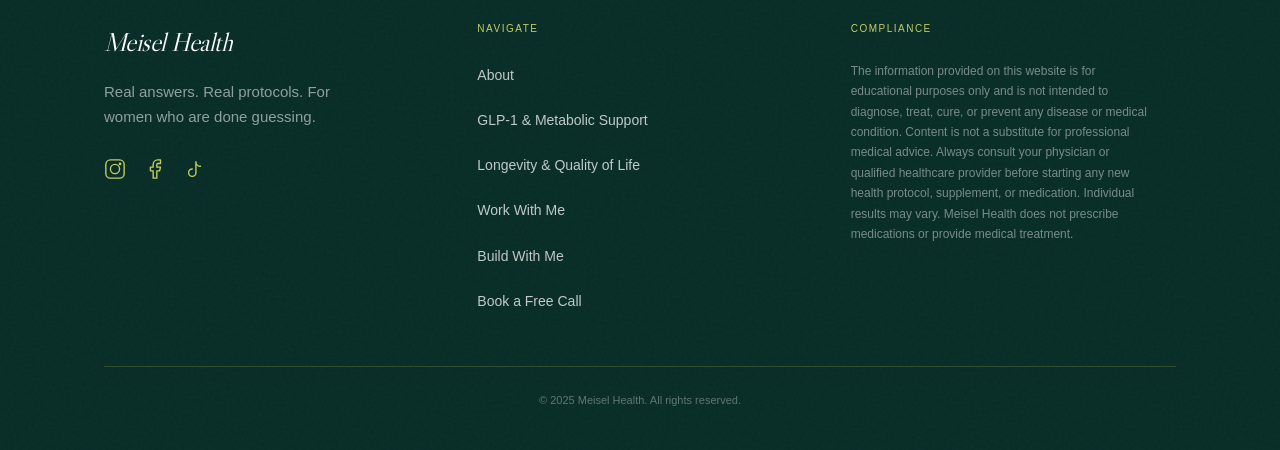
==== commit 000ce025: "Site-wide: correct 160 pounds to 150 pounds + remove Team Video placeholder - about.html: stat block" ====
--- a/index.html
+++ b/index.html
@@ -249,7 +249,7 @@
 
       <div class="about__stats reveal">
         <div class="about__stat">
-          <span class="about__stat-number">160</span>
+          <span class="about__stat-number">150</span>
           <span class="about__stat-label">Pounds Transformed</span>
         </div>
         <div class="about__stat">
